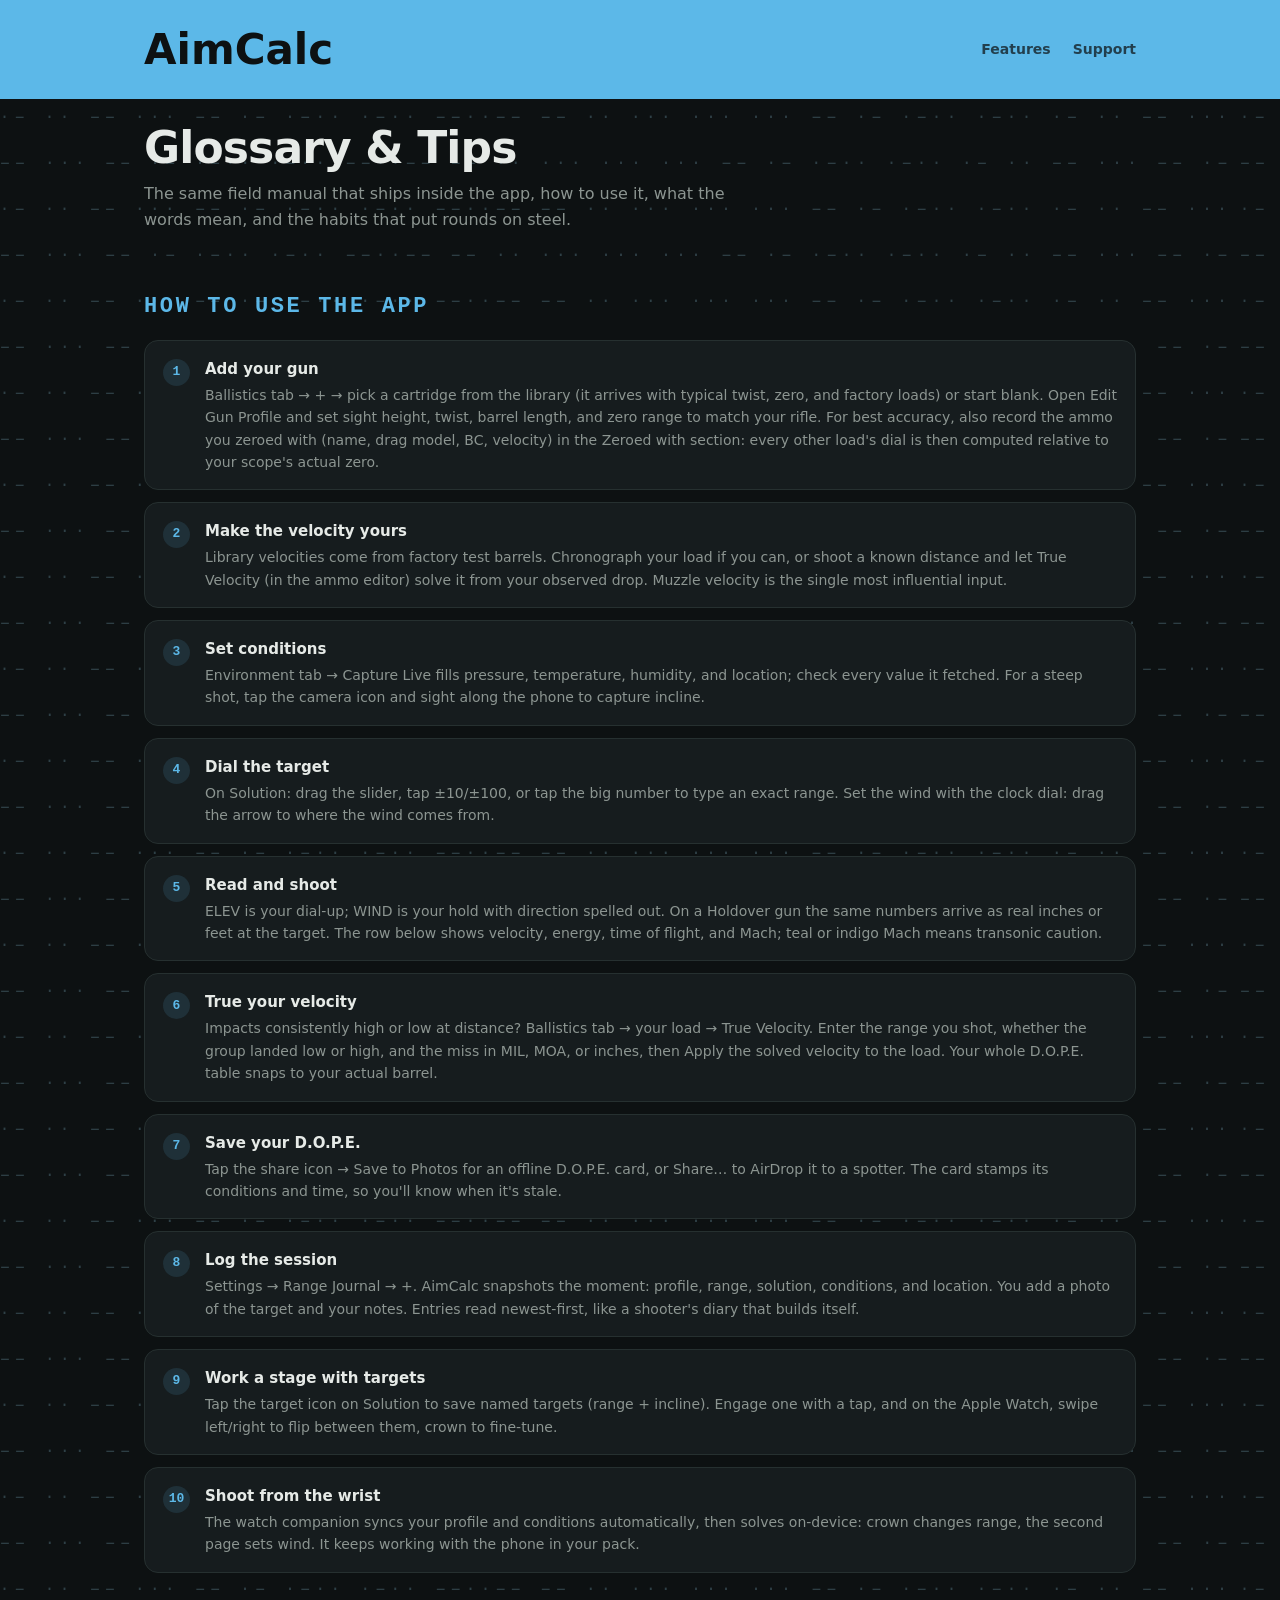
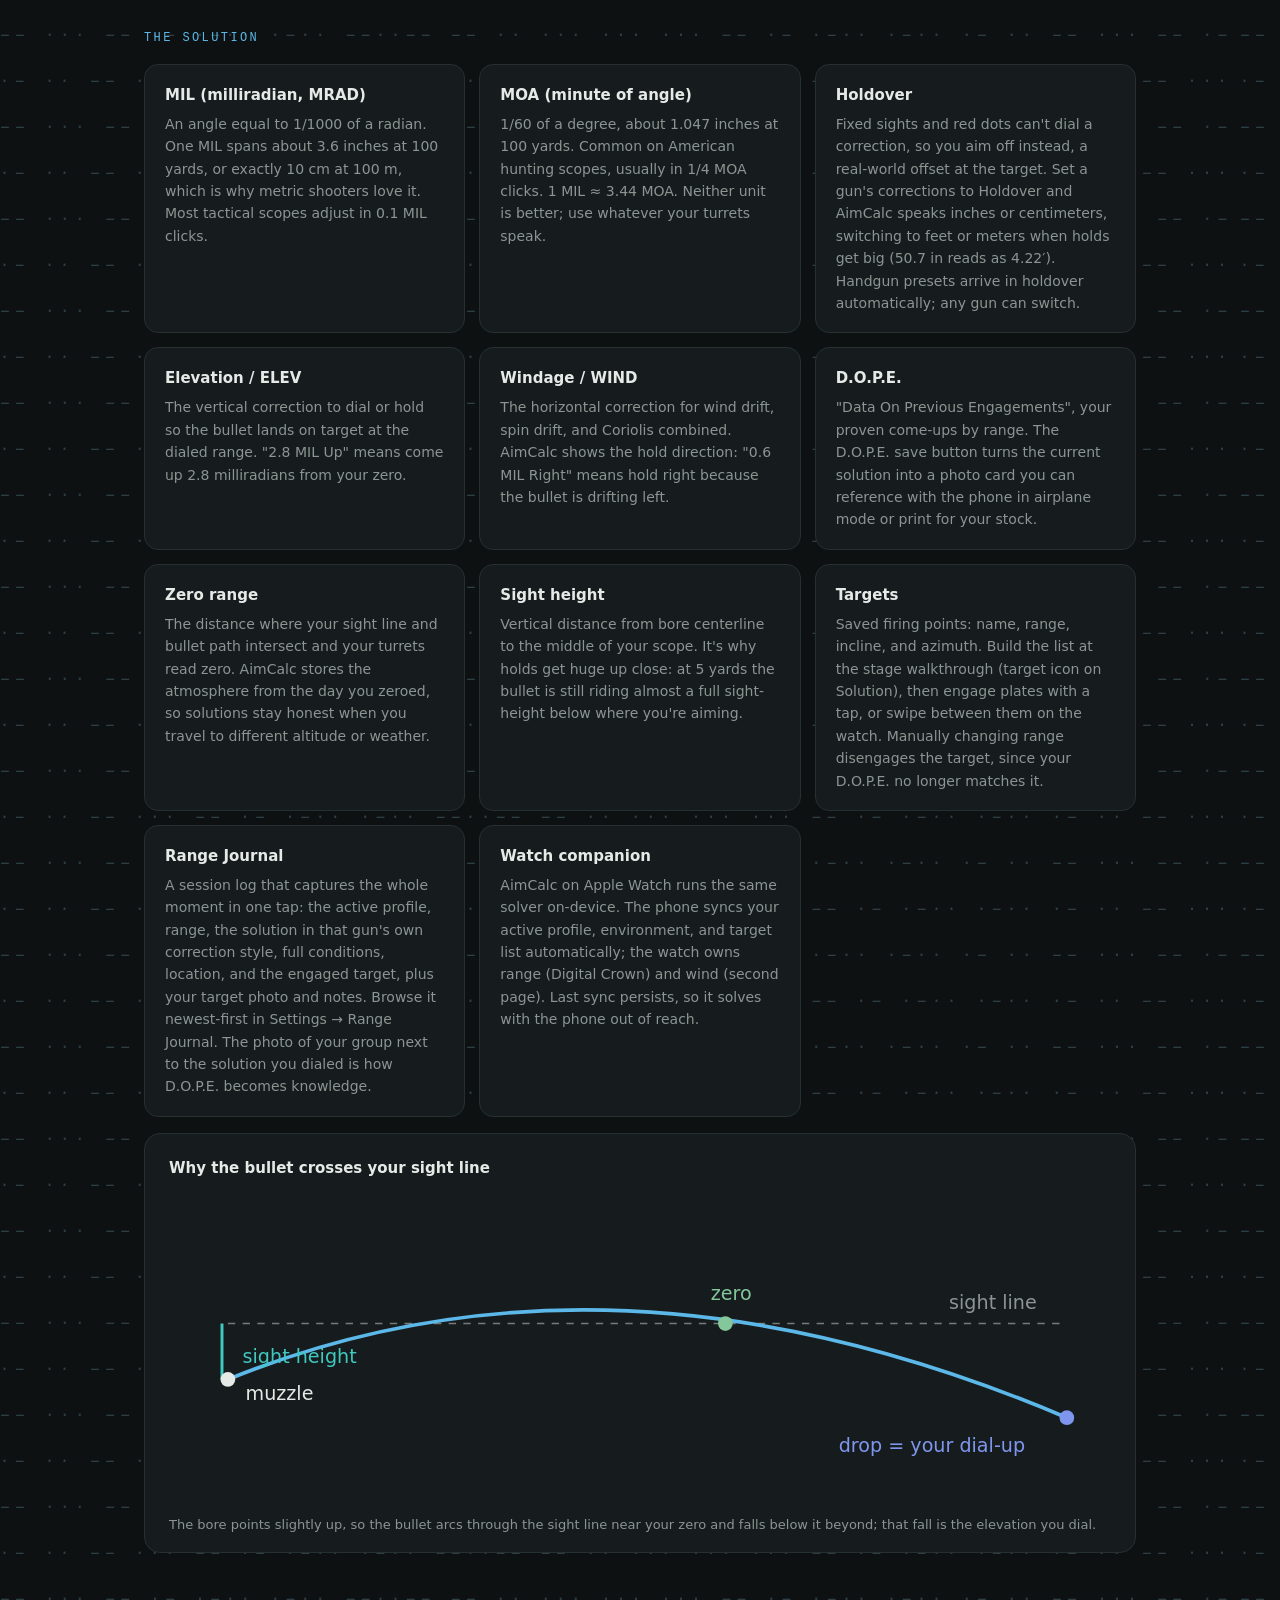
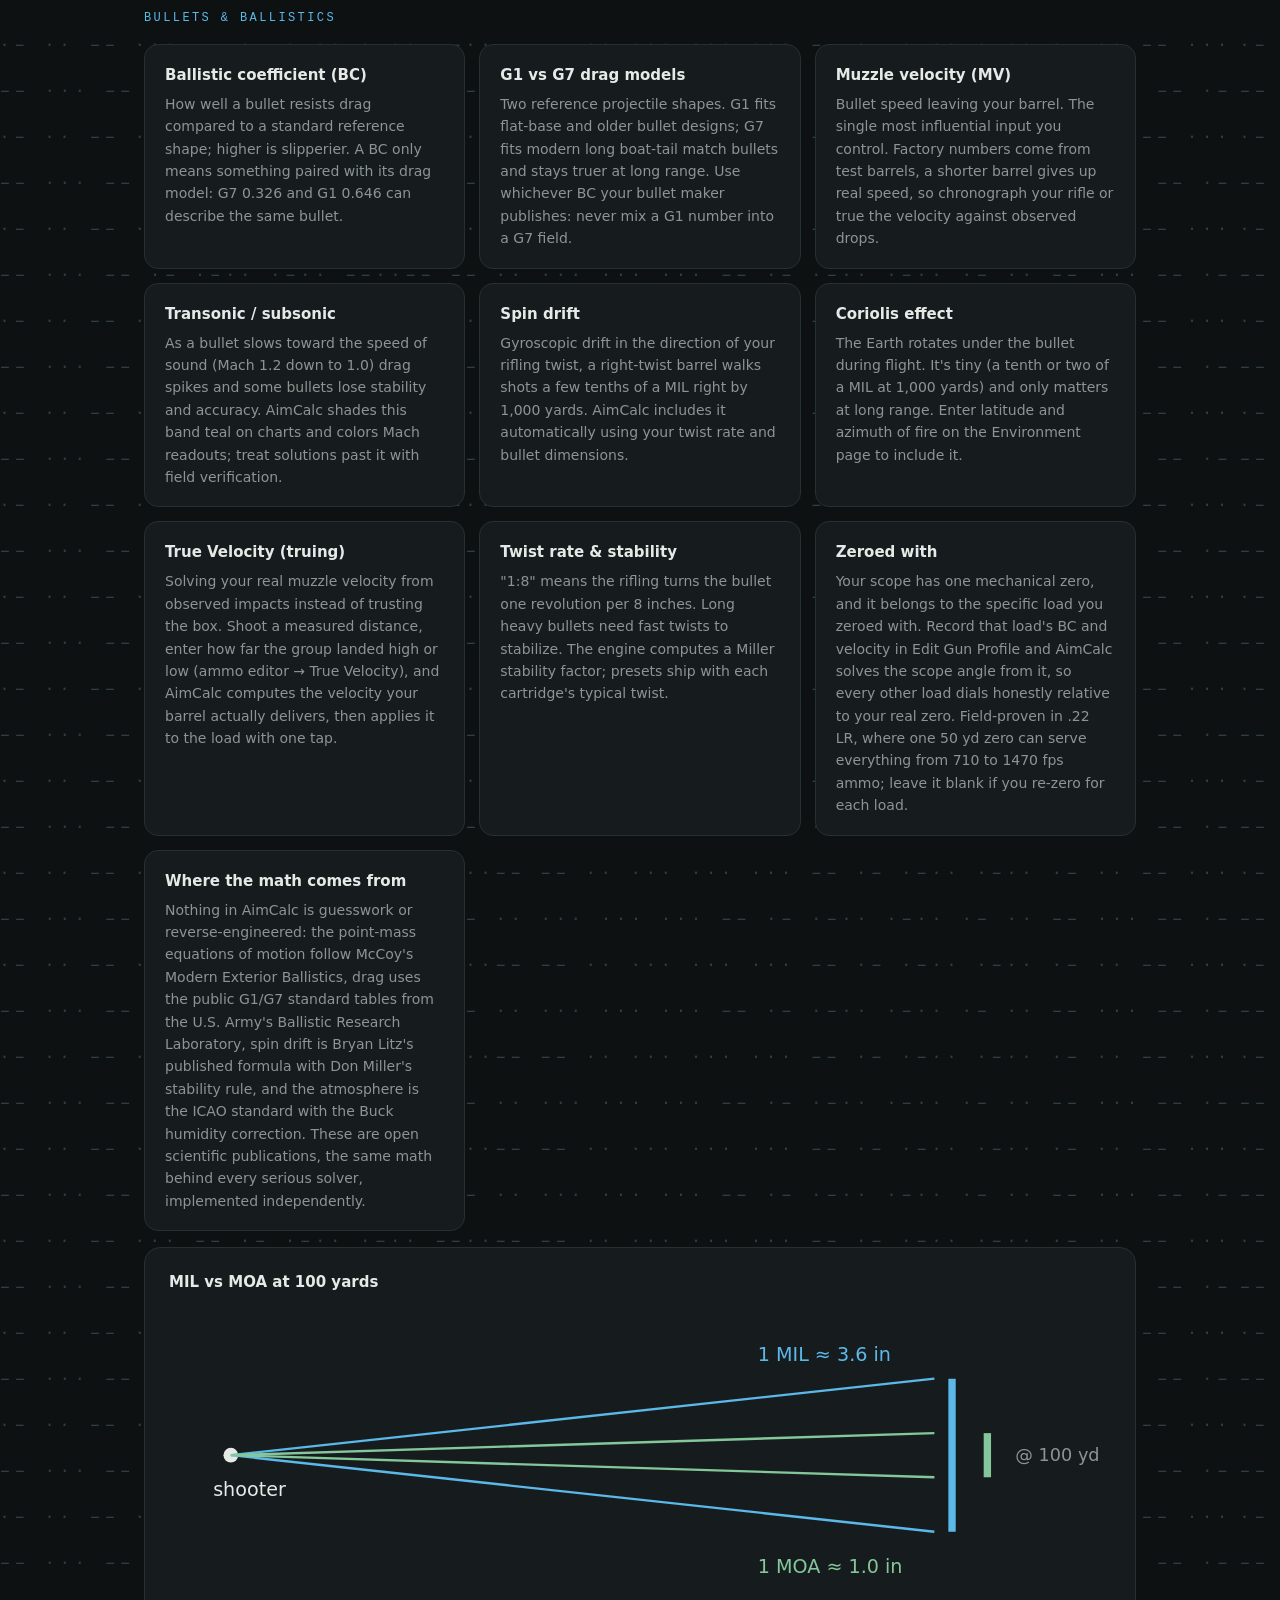
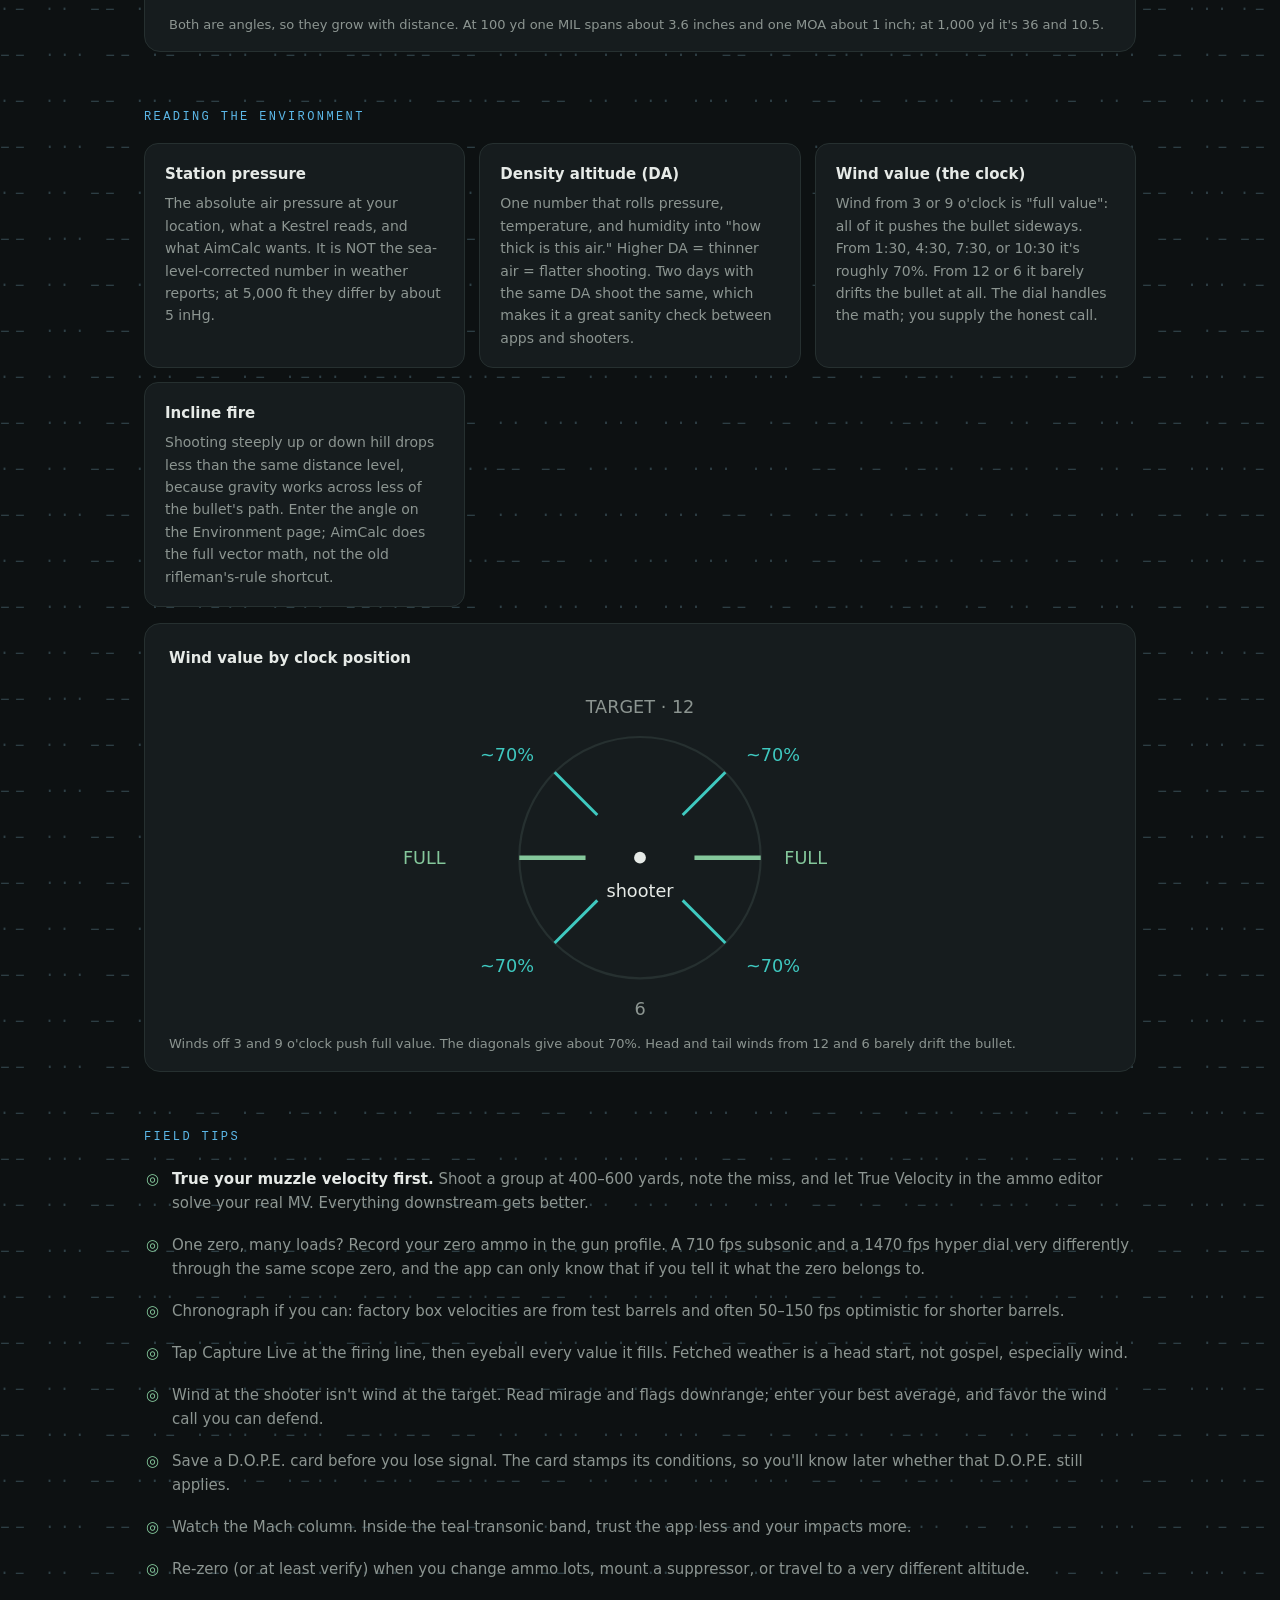
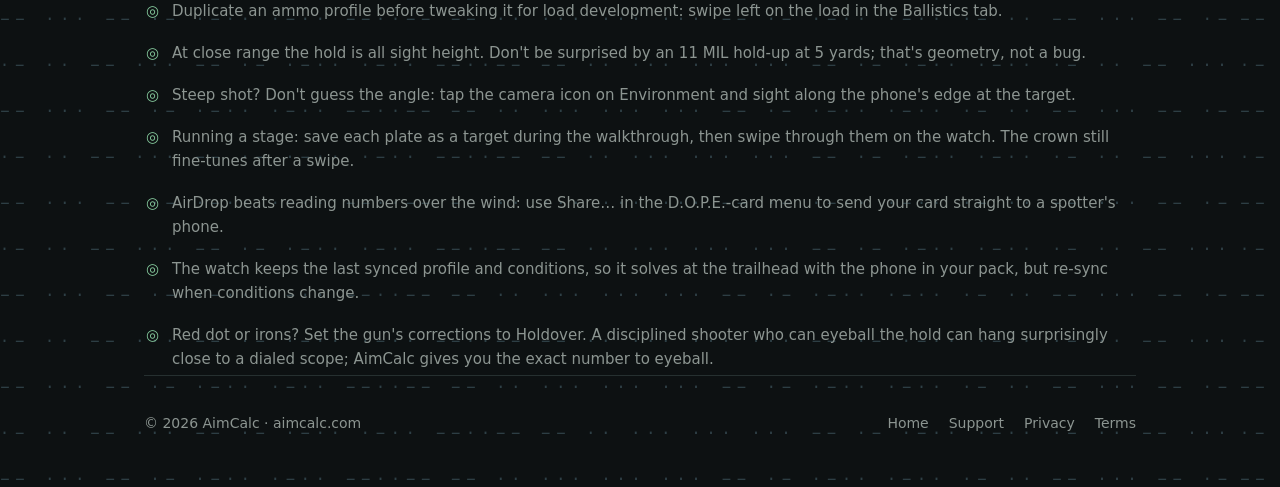
==== glossary.html @ 8a6b5e5c "Zeroed-with in glossary, how-to step 1, tips, and engine card Co-Authored-By: Claude Fable 5 <norepl" ====
<!DOCTYPE html>
<html lang="en">
<head>
<meta charset="utf-8">
<meta name="viewport" content="width=device-width, initial-scale=1">
<title>Glossary &amp; Tips - AimCalc</title>
<meta name="description" content="How to use AimCalc, a plain-language glossary of long-range shooting terms, and field tips, from MIL vs MOA to density altitude and wind value.">
<link rel="icon" href="favicon.png" type="image/png">
<link rel="apple-touch-icon" href="apple-touch-icon.png">
<link rel="stylesheet" href="styles.css">
</head>
<body>

<div class="topbar"><div class="wrap">
  <nav>
    <a class="brand" href="index.html">
      AimCalc
    </a>
    <div class="links">
      <a href="index.html#features">Features</a>
      <a href="support.html">Support</a>
    </div>
  </nav>
</div></div>

<div class="wrap gloss">

  <h1>Glossary &amp; Tips</h1>
  <p class="sub">The same field manual that ships inside the app, how to use it, what the words mean, and the habits that put rounds on steel.</p>

  <p class="eyebrow eyebrow-lg">HOW TO USE THE APP</p>
  <ol class="steps">
    <li><span class="num">1</span><div><b>Add your gun</b><p>Ballistics tab → + → pick a cartridge from the library (it arrives with typical twist, zero, and factory loads) or start blank. Open Edit Gun Profile and set sight height, twist, barrel length, and zero range to match your rifle. For best accuracy, also record the ammo you zeroed with (name, drag model, BC, velocity) in the Zeroed with section: every other load's dial is then computed relative to your scope's actual zero.</p></div></li>
    <li><span class="num">2</span><div><b>Make the velocity yours</b><p>Library velocities come from factory test barrels. Chronograph your load if you can, or shoot a known distance and let True Velocity (in the ammo editor) solve it from your observed drop. Muzzle velocity is the single most influential input.</p></div></li>
    <li><span class="num">3</span><div><b>Set conditions</b><p>Environment tab → Capture Live fills pressure, temperature, humidity, and location; check every value it fetched. For a steep shot, tap the camera icon and sight along the phone to capture incline.</p></div></li>
    <li><span class="num">4</span><div><b>Dial the target</b><p>On Solution: drag the slider, tap ±10/±100, or tap the big number to type an exact range. Set the wind with the clock dial: drag the arrow to where the wind comes from.</p></div></li>
    <li><span class="num">5</span><div><b>Read and shoot</b><p>ELEV is your dial-up; WIND is your hold with direction spelled out. On a Holdover gun the same numbers arrive as real inches or feet at the target. The row below shows velocity, energy, time of flight, and Mach; teal or indigo Mach means transonic caution.</p></div></li>
    <li><span class="num">6</span><div><b>True your velocity</b><p>Impacts consistently high or low at distance? Ballistics tab → your load → True Velocity. Enter the range you shot, whether the group landed low or high, and the miss in MIL, MOA, or inches, then Apply the solved velocity to the load. Your whole D.O.P.E. table snaps to your actual barrel.</p></div></li>
    <li><span class="num">7</span><div><b>Save your D.O.P.E.</b><p>Tap the share icon → Save to Photos for an offline D.O.P.E. card, or Share… to AirDrop it to a spotter. The card stamps its conditions and time, so you'll know when it's stale.</p></div></li>
    <li><span class="num">8</span><div><b>Log the session</b><p>Settings → Range Journal → +. AimCalc snapshots the moment: profile, range, solution, conditions, and location. You add a photo of the target and your notes. Entries read newest-first, like a shooter's diary that builds itself.</p></div></li>
    <li><span class="num">9</span><div><b>Work a stage with targets</b><p>Tap the target icon on Solution to save named targets (range + incline). Engage one with a tap, and on the Apple Watch, swipe left/right to flip between them, crown to fine-tune.</p></div></li>
    <li><span class="num">10</span><div><b>Shoot from the wrist</b><p>The watch companion syncs your profile and conditions automatically, then solves on-device: crown changes range, the second page sets wind. It keeps working with the phone in your pack.</p></div></li>
  </ol>

  <p class="eyebrow">THE SOLUTION</p>
  <div class="gloss-grid">
    <div class="term"><h3>MIL (milliradian, MRAD)</h3><p>An angle equal to 1/1000 of a radian. One MIL spans about 3.6 inches at 100 yards, or exactly 10 cm at 100 m, which is why metric shooters love it. Most tactical scopes adjust in 0.1 MIL clicks.</p></div>
    <div class="term"><h3>MOA (minute of angle)</h3><p>1/60 of a degree, about 1.047 inches at 100 yards. Common on American hunting scopes, usually in 1/4 MOA clicks. 1 MIL ≈ 3.44 MOA. Neither unit is better; use whatever your turrets speak.</p></div>
    <div class="term"><h3>Holdover</h3><p>Fixed sights and red dots can't dial a correction, so you aim off instead, a real-world offset at the target. Set a gun's corrections to Holdover and AimCalc speaks inches or centimeters, switching to feet or meters when holds get big (50.7 in reads as 4.22′). Handgun presets arrive in holdover automatically; any gun can switch.</p></div>
    <div class="term"><h3>Elevation / ELEV</h3><p>The vertical correction to dial or hold so the bullet lands on target at the dialed range. "2.8 MIL Up" means come up 2.8 milliradians from your zero.</p></div>
    <div class="term"><h3>Windage / WIND</h3><p>The horizontal correction for wind drift, spin drift, and Coriolis combined. AimCalc shows the hold direction: "0.6 MIL Right" means hold right because the bullet is drifting left.</p></div>
    <div class="term"><h3>D.O.P.E.</h3><p>"Data On Previous Engagements", your proven come-ups by range. The D.O.P.E. save button turns the current solution into a photo card you can reference with the phone in airplane mode or print for your stock.</p></div>
    <div class="term"><h3>Zero range</h3><p>The distance where your sight line and bullet path intersect and your turrets read zero. AimCalc stores the atmosphere from the day you zeroed, so solutions stay honest when you travel to different altitude or weather.</p></div>
    <div class="term"><h3>Sight height</h3><p>Vertical distance from bore centerline to the middle of your scope. It's why holds get huge up close: at 5 yards the bullet is still riding almost a full sight-height below where you're aiming.</p></div>
    <div class="term"><h3>Targets</h3><p>Saved firing points: name, range, incline, and azimuth. Build the list at the stage walkthrough (target icon on Solution), then engage plates with a tap, or swipe between them on the watch. Manually changing range disengages the target, since your D.O.P.E. no longer matches it.</p></div>
    <div class="term"><h3>Range Journal</h3><p>A session log that captures the whole moment in one tap: the active profile, range, the solution in that gun's own correction style, full conditions, location, and the engaged target, plus your target photo and notes. Browse it newest-first in Settings → Range Journal. The photo of your group next to the solution you dialed is how D.O.P.E. becomes knowledge.</p></div>
    <div class="term"><h3>Watch companion</h3><p>AimCalc on Apple Watch runs the same solver on-device. The phone syncs your active profile, environment, and target list automatically; the watch owns range (Digital Crown) and wind (second page). Last sync persists, so it solves with the phone out of reach.</p></div>
  </div>

  <figure class="diagram">
    <h3>Why the bullet crosses your sight line</h3>
    <svg viewBox="0 0 640 210" role="img" aria-label="Trajectory diagram">
      <line x1="40" y1="88" x2="610" y2="88" stroke="#8c9591" stroke-width="1" stroke-dasharray="5 5" opacity=".8"/>
      <path d="M 40 126 Q 300 20 610 152" fill="none" stroke="#5cb8e8" stroke-width="2.5"/>
      <line x1="36" y1="88" x2="36" y2="126" stroke="#3fc9c0" stroke-width="2"/>
      <circle cx="40" cy="126" r="5" fill="#e6eae7"/>
      <circle cx="378" cy="88" r="5" fill="#84c79b"/>
      <circle cx="610" cy="152" r="5" fill="#7e96ee"/>
      <text x="530" y="78" font-size="13" fill="#8c9591">sight line</text>
      <text x="50" y="115" font-size="13" fill="#3fc9c0">sight height</text>
      <text x="52" y="140" font-size="13" fill="#e6eae7">muzzle</text>
      <text x="368" y="72" font-size="13" fill="#84c79b">zero</text>
      <text x="455" y="175" font-size="13" fill="#7e96ee">drop = your dial-up</text>
    </svg>
    <figcaption>The bore points slightly up, so the bullet arcs through the sight line near your zero and falls below it beyond; that fall is the elevation you dial.</figcaption>
  </figure>

  <p class="eyebrow">BULLETS &amp; BALLISTICS</p>
  <div class="gloss-grid">
    <div class="term"><h3>Ballistic coefficient (BC)</h3><p>How well a bullet resists drag compared to a standard reference shape; higher is slipperier. A BC only means something paired with its drag model: G7 0.326 and G1 0.646 can describe the same bullet.</p></div>
    <div class="term"><h3>G1 vs G7 drag models</h3><p>Two reference projectile shapes. G1 fits flat-base and older bullet designs; G7 fits modern long boat-tail match bullets and stays truer at long range. Use whichever BC your bullet maker publishes: never mix a G1 number into a G7 field.</p></div>
    <div class="term"><h3>Muzzle velocity (MV)</h3><p>Bullet speed leaving your barrel. The single most influential input you control. Factory numbers come from test barrels, a shorter barrel gives up real speed, so chronograph your rifle or true the velocity against observed drops.</p></div>
    <div class="term"><h3>Transonic / subsonic</h3><p>As a bullet slows toward the speed of sound (Mach 1.2 down to 1.0) drag spikes and some bullets lose stability and accuracy. AimCalc shades this band teal on charts and colors Mach readouts; treat solutions past it with field verification.</p></div>
    <div class="term"><h3>Spin drift</h3><p>Gyroscopic drift in the direction of your rifling twist, a right-twist barrel walks shots a few tenths of a MIL right by 1,000 yards. AimCalc includes it automatically using your twist rate and bullet dimensions.</p></div>
    <div class="term"><h3>Coriolis effect</h3><p>The Earth rotates under the bullet during flight. It's tiny (a tenth or two of a MIL at 1,000 yards) and only matters at long range. Enter latitude and azimuth of fire on the Environment page to include it.</p></div>
    <div class="term"><h3>True Velocity (truing)</h3><p>Solving your real muzzle velocity from observed impacts instead of trusting the box. Shoot a measured distance, enter how far the group landed high or low (ammo editor → True Velocity), and AimCalc computes the velocity your barrel actually delivers, then applies it to the load with one tap.</p></div>
    <div class="term"><h3>Twist rate &amp; stability</h3><p>"1:8" means the rifling turns the bullet one revolution per 8 inches. Long heavy bullets need fast twists to stabilize. The engine computes a Miller stability factor; presets ship with each cartridge's typical twist.</p></div>
    <div class="term"><h3>Zeroed with</h3><p>Your scope has one mechanical zero, and it belongs to the specific load you zeroed with. Record that load's BC and velocity in Edit Gun Profile and AimCalc solves the scope angle from it, so every other load dials honestly relative to your real zero. Field-proven in .22 LR, where one 50 yd zero can serve everything from 710 to 1470 fps ammo; leave it blank if you re-zero for each load.</p></div>
    <div class="term"><h3>Where the math comes from</h3><p>Nothing in AimCalc is guesswork or reverse-engineered: the point-mass equations of motion follow McCoy's Modern Exterior Ballistics, drag uses the public G1/G7 standard tables from the U.S. Army's Ballistic Research Laboratory, spin drift is Bryan Litz's published formula with Don Miller's stability rule, and the atmosphere is the ICAO standard with the Buck humidity correction. These are open scientific publications, the same math behind every serious solver, implemented independently.</p></div>
  </div>

  <figure class="diagram">
    <h3>MIL vs MOA at 100 yards</h3>
    <svg viewBox="0 0 640 200" role="img" aria-label="MIL versus MOA angular size diagram">
      <circle cx="42" cy="100" r="5" fill="#e6eae7"/>
      <text x="30" y="128" font-size="13" fill="#e6eae7">shooter</text>
      <line x1="42" y1="100" x2="520" y2="48" stroke="#5cb8e8" stroke-width="1.6"/>
      <line x1="42" y1="100" x2="520" y2="152" stroke="#5cb8e8" stroke-width="1.6"/>
      <line x1="42" y1="100" x2="520" y2="85" stroke="#84c79b" stroke-width="1.6"/>
      <line x1="42" y1="100" x2="520" y2="115" stroke="#84c79b" stroke-width="1.6"/>
      <line x1="532" y1="48" x2="532" y2="152" stroke="#5cb8e8" stroke-width="5"/>
      <line x1="556" y1="85" x2="556" y2="115" stroke="#84c79b" stroke-width="5"/>
      <text x="400" y="36" font-size="13" fill="#5cb8e8">1 MIL ≈ 3.6 in</text>
      <text x="400" y="180" font-size="13" fill="#84c79b">1 MOA ≈ 1.0 in</text>
      <text x="575" y="104" font-size="12" fill="#8c9591">@ 100 yd</text>
    </svg>
    <figcaption>Both are angles, so they grow with distance. At 100 yd one MIL spans about 3.6 inches and one MOA about 1 inch; at 1,000 yd it's 36 and 10.5.</figcaption>
  </figure>

  <p class="eyebrow">READING THE ENVIRONMENT</p>
  <div class="gloss-grid">
    <div class="term"><h3>Station pressure</h3><p>The absolute air pressure at your location, what a Kestrel reads, and what AimCalc wants. It is NOT the sea-level-corrected number in weather reports; at 5,000 ft they differ by about 5 inHg.</p></div>
    <div class="term"><h3>Density altitude (DA)</h3><p>One number that rolls pressure, temperature, and humidity into "how thick is this air." Higher DA = thinner air = flatter shooting. Two days with the same DA shoot the same, which makes it a great sanity check between apps and shooters.</p></div>
    <div class="term"><h3>Wind value (the clock)</h3><p>Wind from 3 or 9 o'clock is "full value": all of it pushes the bullet sideways. From 1:30, 4:30, 7:30, or 10:30 it's roughly 70%. From 12 or 6 it barely drifts the bullet at all. The dial handles the math; you supply the honest call.</p></div>
    <div class="term"><h3>Incline fire</h3><p>Shooting steeply up or down hill drops less than the same distance level, because gravity works across less of the bullet's path. Enter the angle on the Environment page; AimCalc does the full vector math, not the old rifleman's-rule shortcut.</p></div>
  </div>

  <figure class="diagram">
    <h3>Wind value by clock position</h3>
    <svg viewBox="0 0 640 230" role="img" aria-label="Wind clock diagram">
      <circle cx="320" cy="118" r="82" fill="none" stroke="#263030" stroke-width="1.5"/>
      <text x="320" y="20" font-size="12" fill="#8c9591" text-anchor="middle">TARGET · 12</text>
      <text x="320" y="225" font-size="12" fill="#8c9591" text-anchor="middle">6</text>
      <line x1="402" y1="118" x2="357" y2="118" stroke="#84c79b" stroke-width="3"/>
      <line x1="238" y1="118" x2="283" y2="118" stroke="#84c79b" stroke-width="3"/>
      <text x="418" y="122" font-size="12" fill="#84c79b">FULL</text>
      <text x="188" y="122" font-size="12" fill="#84c79b" text-anchor="end">FULL</text>
      <line x1="378" y1="60" x2="349" y2="89" stroke="#3fc9c0" stroke-width="2"/>
      <line x1="262" y1="60" x2="291" y2="89" stroke="#3fc9c0" stroke-width="2"/>
      <line x1="378" y1="176" x2="349" y2="147" stroke="#3fc9c0" stroke-width="2"/>
      <line x1="262" y1="176" x2="291" y2="147" stroke="#3fc9c0" stroke-width="2"/>
      <text x="392" y="52" font-size="12" fill="#3fc9c0">~70%</text>
      <text x="248" y="52" font-size="12" fill="#3fc9c0" text-anchor="end">~70%</text>
      <text x="392" y="196" font-size="12" fill="#3fc9c0">~70%</text>
      <text x="248" y="196" font-size="12" fill="#3fc9c0" text-anchor="end">~70%</text>
      <circle cx="320" cy="118" r="4" fill="#e6eae7"/>
      <text x="320" y="145" font-size="12" fill="#e6eae7" text-anchor="middle">shooter</text>
    </svg>
    <figcaption>Winds off 3 and 9 o'clock push full value. The diagonals give about 70%. Head and tail winds from 12 and 6 barely drift the bullet.</figcaption>
  </figure>

  <p class="eyebrow">FIELD TIPS</p>
  <ul class="tips-list">
    <li><b>True your muzzle velocity first.</b> Shoot a group at 400–600 yards, note the miss, and let True Velocity in the ammo editor solve your real MV. Everything downstream gets better.</li>
    <li>One zero, many loads? Record your zero ammo in the gun profile. A 710 fps subsonic and a 1470 fps hyper dial very differently through the same scope zero, and the app can only know that if you tell it what the zero belongs to.</li>
    <li>Chronograph if you can: factory box velocities are from test barrels and often 50–150 fps optimistic for shorter barrels.</li>
    <li>Tap Capture Live at the firing line, then eyeball every value it fills. Fetched weather is a head start, not gospel, especially wind.</li>
    <li>Wind at the shooter isn't wind at the target. Read mirage and flags downrange; enter your best average, and favor the wind call you can defend.</li>
    <li>Save a D.O.P.E. card before you lose signal. The card stamps its conditions, so you'll know later whether that D.O.P.E. still applies.</li>
    <li>Watch the Mach column. Inside the teal transonic band, trust the app less and your impacts more.</li>
    <li>Re-zero (or at least verify) when you change ammo lots, mount a suppressor, or travel to a very different altitude.</li>
    <li>Duplicate an ammo profile before tweaking it for load development: swipe left on the load in the Ballistics tab.</li>
    <li>At close range the hold is all sight height. Don't be surprised by an 11 MIL hold-up at 5 yards; that's geometry, not a bug.</li>
    <li>Steep shot? Don't guess the angle: tap the camera icon on Environment and sight along the phone's edge at the target.</li>
    <li>Running a stage: save each plate as a target during the walkthrough, then swipe through them on the watch. The crown still fine-tunes after a swipe.</li>
    <li>AirDrop beats reading numbers over the wind: use Share… in the D.O.P.E.-card menu to send your card straight to a spotter's phone.</li>
    <li>The watch keeps the last synced profile and conditions, so it solves at the trailhead with the phone in your pack, but re-sync when conditions change.</li>
    <li>Red dot or irons? Set the gun's corrections to Holdover. A disciplined shooter who can eyeball the hold can hang surprisingly close to a dialed scope; AimCalc gives you the exact number to eyeball.</li>
  </ul>

  <footer>
    <span>© 2026 AimCalc · aimcalc.com</span>
    <div class="links">
      <a href="index.html">Home</a>
      <a href="support.html">Support</a>
      <a href="privacy.html">Privacy</a>
      <a href="terms.html">Terms</a>
    </div>
  </footer>
</div>

</body>
</html>
---- styles.css ----
/* AimCalc - aimcalc.com. Dark-first by design, like the app. */
:root {
  --ground: #0d1112;
  --panel: #161c1e;
  --panel-2: #1b2224;
  --line: #263030;
  --ink: #e6eae7;
  --dim: #8c9591;
  --blue: #5cb8e8;
  --green: #84c79b;
  --teal: #3fc9c0;
  --indigo: #7e96ee;
  --card-face: #f3f1ec;
  --card-red: #c93640;
  --mono: ui-monospace, "SF Mono", SFMono-Regular, Menlo, Consolas, monospace;
  --sans: -apple-system, BlinkMacSystemFont, "Segoe UI", system-ui, sans-serif;
}

* { box-sizing: border-box; margin: 0; padding: 0; }

html { -webkit-text-size-adjust: 100%; }

body {
  overflow-x: clip;
  background-color: var(--ground);
  background-image: url("data:image/svg+xml,%3Csvg%20xmlns%3D%22http%3A%2F%2Fwww.w3.org%2F2000%2Fsvg%22%20width%3D%221240%22%20height%3D%22276%22%3E%3Ctext%20x%3D%220%22%20y%3D%2230%22%20font-family%3D%22Menlo%2CConsolas%2Cmonospace%22%20font-size%3D%2215%22%20letter-spacing%3D%226%22%20fill%3D%22%232e4046%22%3E%C2%B7%E2%88%92%20%C2%B7%C2%B7%20%E2%88%92%E2%88%92%20%C2%B7%C2%B7%C2%B7%20%E2%88%92%E2%88%92%20%C2%B7%E2%88%92%20%C2%B7%E2%88%92%C2%B7%C2%B7%20%C2%B7%E2%88%92%C2%B7%C2%B7%20%E2%88%92%E2%88%92%C2%B7%C2%B7%E2%88%92%E2%88%92%20%E2%88%92%E2%88%92%20%C2%B7%C2%B7%20%C2%B7%C2%B7%C2%B7%20%C2%B7%C2%B7%C2%B7%20%C2%B7%C2%B7%C2%B7%20%E2%88%92%E2%88%92%20%C2%B7%E2%88%92%20%C2%B7%E2%88%92%C2%B7%C2%B7%20%C2%B7%E2%88%92%C2%B7%C2%B7%20%C2%B7%E2%88%92%20%C2%B7%C2%B7%20%E2%88%92%E2%88%92%20%C2%B7%C2%B7%C2%B7%20%E2%88%92%E2%88%92%20%C2%B7%E2%88%92%20%C2%B7%E2%88%92%C2%B7%C2%B7%20%C2%B7%E2%88%92%C2%B7%C2%B7%20%E2%88%92%E2%88%92%C2%B7%C2%B7%E2%88%92%E2%88%92%20%E2%88%92%E2%88%92%20%C2%B7%C2%B7%20%C2%B7%C2%B7%C2%B7%20%C2%B7%C2%B7%C2%B7%20%C2%B7%C2%B7%C2%B7%20%E2%88%92%E2%88%92%20%C2%B7%E2%88%92%20%C2%B7%E2%88%92%C2%B7%C2%B7%20%C2%B7%E2%88%92%C2%B7%C2%B7%20%C2%B7%E2%88%92%20%C2%B7%C2%B7%20%E2%88%92%E2%88%92%20%C2%B7%C2%B7%C2%B7%20%E2%88%92%E2%88%92%20%C2%B7%E2%88%92%20%C2%B7%E2%88%92%C2%B7%C2%B7%20%C2%B7%E2%88%92%C2%B7%C2%B7%20%E2%88%92%E2%88%92%C2%B7%C2%B7%E2%88%92%E2%88%92%20%E2%88%92%E2%88%92%20%C2%B7%C2%B7%20%C2%B7%C2%B7%C2%B7%20%C2%B7%C2%B7%C2%B7%20%C2%B7%C2%B7%C2%B7%20%E2%88%92%E2%88%92%20%C2%B7%E2%88%92%20%C2%B7%E2%88%92%C2%B7%C2%B7%20%C2%B7%E2%88%92%C2%B7%C2%B7%20%C2%B7%E2%88%92%20%C2%B7%C2%B7%20%E2%88%92%E2%88%92%20%C2%B7%C2%B7%C2%B7%20%E2%88%92%E2%88%92%20%C2%B7%E2%88%92%20%C2%B7%E2%88%92%C2%B7%C2%B7%20%C2%B7%E2%88%92%C2%B7%C2%B7%20%E2%88%92%E2%88%92%C2%B7%C2%B7%E2%88%92%E2%88%92%20%E2%88%92%E2%88%92%20%C2%B7%C2%B7%20%C2%B7%C2%B7%C2%B7%20%C2%B7%C2%B7%C2%B7%20%C2%B7%C2%B7%C2%B7%20%E2%88%92%E2%88%92%20%C2%B7%E2%88%92%20%C2%B7%E2%88%92%C2%B7%C2%B7%20%C2%B7%E2%88%92%C2%B7%C2%B7%20%3C%2Ftext%3E%3Ctext%20x%3D%22-90%22%20y%3D%2276%22%20font-family%3D%22Menlo%2CConsolas%2Cmonospace%22%20font-size%3D%2215%22%20letter-spacing%3D%226%22%20fill%3D%22%232e4046%22%3E%C2%B7%E2%88%92%20%C2%B7%C2%B7%20%E2%88%92%E2%88%92%20%C2%B7%C2%B7%C2%B7%20%E2%88%92%E2%88%92%20%C2%B7%E2%88%92%20%C2%B7%E2%88%92%C2%B7%C2%B7%20%C2%B7%E2%88%92%C2%B7%C2%B7%20%E2%88%92%E2%88%92%C2%B7%C2%B7%E2%88%92%E2%88%92%20%E2%88%92%E2%88%92%20%C2%B7%C2%B7%20%C2%B7%C2%B7%C2%B7%20%C2%B7%C2%B7%C2%B7%20%C2%B7%C2%B7%C2%B7%20%E2%88%92%E2%88%92%20%C2%B7%E2%88%92%20%C2%B7%E2%88%92%C2%B7%C2%B7%20%C2%B7%E2%88%92%C2%B7%C2%B7%20%C2%B7%E2%88%92%20%C2%B7%C2%B7%20%E2%88%92%E2%88%92%20%C2%B7%C2%B7%C2%B7%20%E2%88%92%E2%88%92%20%C2%B7%E2%88%92%20%C2%B7%E2%88%92%C2%B7%C2%B7%20%C2%B7%E2%88%92%C2%B7%C2%B7%20%E2%88%92%E2%88%92%C2%B7%C2%B7%E2%88%92%E2%88%92%20%E2%88%92%E2%88%92%20%C2%B7%C2%B7%20%C2%B7%C2%B7%C2%B7%20%C2%B7%C2%B7%C2%B7%20%C2%B7%C2%B7%C2%B7%20%E2%88%92%E2%88%92%20%C2%B7%E2%88%92%20%C2%B7%E2%88%92%C2%B7%C2%B7%20%C2%B7%E2%88%92%C2%B7%C2%B7%20%C2%B7%E2%88%92%20%C2%B7%C2%B7%20%E2%88%92%E2%88%92%20%C2%B7%C2%B7%C2%B7%20%E2%88%92%E2%88%92%20%C2%B7%E2%88%92%20%C2%B7%E2%88%92%C2%B7%C2%B7%20%C2%B7%E2%88%92%C2%B7%C2%B7%20%E2%88%92%E2%88%92%C2%B7%C2%B7%E2%88%92%E2%88%92%20%E2%88%92%E2%88%92%20%C2%B7%C2%B7%20%C2%B7%C2%B7%C2%B7%20%C2%B7%C2%B7%C2%B7%20%C2%B7%C2%B7%C2%B7%20%E2%88%92%E2%88%92%20%C2%B7%E2%88%92%20%C2%B7%E2%88%92%C2%B7%C2%B7%20%C2%B7%E2%88%92%C2%B7%C2%B7%20%C2%B7%E2%88%92%20%C2%B7%C2%B7%20%E2%88%92%E2%88%92%20%C2%B7%C2%B7%C2%B7%20%E2%88%92%E2%88%92%20%C2%B7%E2%88%92%20%C2%B7%E2%88%92%C2%B7%C2%B7%20%C2%B7%E2%88%92%C2%B7%C2%B7%20%E2%88%92%E2%88%92%C2%B7%C2%B7%E2%88%92%E2%88%92%20%E2%88%92%E2%88%92%20%C2%B7%C2%B7%20%C2%B7%C2%B7%C2%B7%20%C2%B7%C2%B7%C2%B7%20%C2%B7%C2%B7%C2%B7%20%E2%88%92%E2%88%92%20%C2%B7%E2%88%92%20%C2%B7%E2%88%92%C2%B7%C2%B7%20%C2%B7%E2%88%92%C2%B7%C2%B7%20%3C%2Ftext%3E%3Ctext%20x%3D%220%22%20y%3D%22122%22%20font-family%3D%22Menlo%2CConsolas%2Cmonospace%22%20font-size%3D%2215%22%20letter-spacing%3D%226%22%20fill%3D%22%232e4046%22%3E%C2%B7%E2%88%92%20%C2%B7%C2%B7%20%E2%88%92%E2%88%92%20%C2%B7%C2%B7%C2%B7%20%E2%88%92%E2%88%92%20%C2%B7%E2%88%92%20%C2%B7%E2%88%92%C2%B7%C2%B7%20%C2%B7%E2%88%92%C2%B7%C2%B7%20%E2%88%92%E2%88%92%C2%B7%C2%B7%E2%88%92%E2%88%92%20%E2%88%92%E2%88%92%20%C2%B7%C2%B7%20%C2%B7%C2%B7%C2%B7%20%C2%B7%C2%B7%C2%B7%20%C2%B7%C2%B7%C2%B7%20%E2%88%92%E2%88%92%20%C2%B7%E2%88%92%20%C2%B7%E2%88%92%C2%B7%C2%B7%20%C2%B7%E2%88%92%C2%B7%C2%B7%20%C2%B7%E2%88%92%20%C2%B7%C2%B7%20%E2%88%92%E2%88%92%20%C2%B7%C2%B7%C2%B7%20%E2%88%92%E2%88%92%20%C2%B7%E2%88%92%20%C2%B7%E2%88%92%C2%B7%C2%B7%20%C2%B7%E2%88%92%C2%B7%C2%B7%20%E2%88%92%E2%88%92%C2%B7%C2%B7%E2%88%92%E2%88%92%20%E2%88%92%E2%88%92%20%C2%B7%C2%B7%20%C2%B7%C2%B7%C2%B7%20%C2%B7%C2%B7%C2%B7%20%C2%B7%C2%B7%C2%B7%20%E2%88%92%E2%88%92%20%C2%B7%E2%88%92%20%C2%B7%E2%88%92%C2%B7%C2%B7%20%C2%B7%E2%88%92%C2%B7%C2%B7%20%C2%B7%E2%88%92%20%C2%B7%C2%B7%20%E2%88%92%E2%88%92%20%C2%B7%C2%B7%C2%B7%20%E2%88%92%E2%88%92%20%C2%B7%E2%88%92%20%C2%B7%E2%88%92%C2%B7%C2%B7%20%C2%B7%E2%88%92%C2%B7%C2%B7%20%E2%88%92%E2%88%92%C2%B7%C2%B7%E2%88%92%E2%88%92%20%E2%88%92%E2%88%92%20%C2%B7%C2%B7%20%C2%B7%C2%B7%C2%B7%20%C2%B7%C2%B7%C2%B7%20%C2%B7%C2%B7%C2%B7%20%E2%88%92%E2%88%92%20%C2%B7%E2%88%92%20%C2%B7%E2%88%92%C2%B7%C2%B7%20%C2%B7%E2%88%92%C2%B7%C2%B7%20%C2%B7%E2%88%92%20%C2%B7%C2%B7%20%E2%88%92%E2%88%92%20%C2%B7%C2%B7%C2%B7%20%E2%88%92%E2%88%92%20%C2%B7%E2%88%92%20%C2%B7%E2%88%92%C2%B7%C2%B7%20%C2%B7%E2%88%92%C2%B7%C2%B7%20%E2%88%92%E2%88%92%C2%B7%C2%B7%E2%88%92%E2%88%92%20%E2%88%92%E2%88%92%20%C2%B7%C2%B7%20%C2%B7%C2%B7%C2%B7%20%C2%B7%C2%B7%C2%B7%20%C2%B7%C2%B7%C2%B7%20%E2%88%92%E2%88%92%20%C2%B7%E2%88%92%20%C2%B7%E2%88%92%C2%B7%C2%B7%20%C2%B7%E2%88%92%C2%B7%C2%B7%20%3C%2Ftext%3E%3Ctext%20x%3D%22-90%22%20y%3D%22168%22%20font-family%3D%22Menlo%2CConsolas%2Cmonospace%22%20font-size%3D%2215%22%20letter-spacing%3D%226%22%20fill%3D%22%232e4046%22%3E%C2%B7%E2%88%92%20%C2%B7%C2%B7%20%E2%88%92%E2%88%92%20%C2%B7%C2%B7%C2%B7%20%E2%88%92%E2%88%92%20%C2%B7%E2%88%92%20%C2%B7%E2%88%92%C2%B7%C2%B7%20%C2%B7%E2%88%92%C2%B7%C2%B7%20%E2%88%92%E2%88%92%C2%B7%C2%B7%E2%88%92%E2%88%92%20%E2%88%92%E2%88%92%20%C2%B7%C2%B7%20%C2%B7%C2%B7%C2%B7%20%C2%B7%C2%B7%C2%B7%20%C2%B7%C2%B7%C2%B7%20%E2%88%92%E2%88%92%20%C2%B7%E2%88%92%20%C2%B7%E2%88%92%C2%B7%C2%B7%20%C2%B7%E2%88%92%C2%B7%C2%B7%20%C2%B7%E2%88%92%20%C2%B7%C2%B7%20%E2%88%92%E2%88%92%20%C2%B7%C2%B7%C2%B7%20%E2%88%92%E2%88%92%20%C2%B7%E2%88%92%20%C2%B7%E2%88%92%C2%B7%C2%B7%20%C2%B7%E2%88%92%C2%B7%C2%B7%20%E2%88%92%E2%88%92%C2%B7%C2%B7%E2%88%92%E2%88%92%20%E2%88%92%E2%88%92%20%C2%B7%C2%B7%20%C2%B7%C2%B7%C2%B7%20%C2%B7%C2%B7%C2%B7%20%C2%B7%C2%B7%C2%B7%20%E2%88%92%E2%88%92%20%C2%B7%E2%88%92%20%C2%B7%E2%88%92%C2%B7%C2%B7%20%C2%B7%E2%88%92%C2%B7%C2%B7%20%C2%B7%E2%88%92%20%C2%B7%C2%B7%20%E2%88%92%E2%88%92%20%C2%B7%C2%B7%C2%B7%20%E2%88%92%E2%88%92%20%C2%B7%E2%88%92%20%C2%B7%E2%88%92%C2%B7%C2%B7%20%C2%B7%E2%88%92%C2%B7%C2%B7%20%E2%88%92%E2%88%92%C2%B7%C2%B7%E2%88%92%E2%88%92%20%E2%88%92%E2%88%92%20%C2%B7%C2%B7%20%C2%B7%C2%B7%C2%B7%20%C2%B7%C2%B7%C2%B7%20%C2%B7%C2%B7%C2%B7%20%E2%88%92%E2%88%92%20%C2%B7%E2%88%92%20%C2%B7%E2%88%92%C2%B7%C2%B7%20%C2%B7%E2%88%92%C2%B7%C2%B7%20%C2%B7%E2%88%92%20%C2%B7%C2%B7%20%E2%88%92%E2%88%92%20%C2%B7%C2%B7%C2%B7%20%E2%88%92%E2%88%92%20%C2%B7%E2%88%92%20%C2%B7%E2%88%92%C2%B7%C2%B7%20%C2%B7%E2%88%92%C2%B7%C2%B7%20%E2%88%92%E2%88%92%C2%B7%C2%B7%E2%88%92%E2%88%92%20%E2%88%92%E2%88%92%20%C2%B7%C2%B7%20%C2%B7%C2%B7%C2%B7%20%C2%B7%C2%B7%C2%B7%20%C2%B7%C2%B7%C2%B7%20%E2%88%92%E2%88%92%20%C2%B7%E2%88%92%20%C2%B7%E2%88%92%C2%B7%C2%B7%20%C2%B7%E2%88%92%C2%B7%C2%B7%20%3C%2Ftext%3E%3Ctext%20x%3D%220%22%20y%3D%22214%22%20font-family%3D%22Menlo%2CConsolas%2Cmonospace%22%20font-size%3D%2215%22%20letter-spacing%3D%226%22%20fill%3D%22%232e4046%22%3E%C2%B7%E2%88%92%20%C2%B7%C2%B7%20%E2%88%92%E2%88%92%20%C2%B7%C2%B7%C2%B7%20%E2%88%92%E2%88%92%20%C2%B7%E2%88%92%20%C2%B7%E2%88%92%C2%B7%C2%B7%20%C2%B7%E2%88%92%C2%B7%C2%B7%20%E2%88%92%E2%88%92%C2%B7%C2%B7%E2%88%92%E2%88%92%20%E2%88%92%E2%88%92%20%C2%B7%C2%B7%20%C2%B7%C2%B7%C2%B7%20%C2%B7%C2%B7%C2%B7%20%C2%B7%C2%B7%C2%B7%20%E2%88%92%E2%88%92%20%C2%B7%E2%88%92%20%C2%B7%E2%88%92%C2%B7%C2%B7%20%C2%B7%E2%88%92%C2%B7%C2%B7%20%C2%B7%E2%88%92%20%C2%B7%C2%B7%20%E2%88%92%E2%88%92%20%C2%B7%C2%B7%C2%B7%20%E2%88%92%E2%88%92%20%C2%B7%E2%88%92%20%C2%B7%E2%88%92%C2%B7%C2%B7%20%C2%B7%E2%88%92%C2%B7%C2%B7%20%E2%88%92%E2%88%92%C2%B7%C2%B7%E2%88%92%E2%88%92%20%E2%88%92%E2%88%92%20%C2%B7%C2%B7%20%C2%B7%C2%B7%C2%B7%20%C2%B7%C2%B7%C2%B7%20%C2%B7%C2%B7%C2%B7%20%E2%88%92%E2%88%92%20%C2%B7%E2%88%92%20%C2%B7%E2%88%92%C2%B7%C2%B7%20%C2%B7%E2%88%92%C2%B7%C2%B7%20%C2%B7%E2%88%92%20%C2%B7%C2%B7%20%E2%88%92%E2%88%92%20%C2%B7%C2%B7%C2%B7%20%E2%88%92%E2%88%92%20%C2%B7%E2%88%92%20%C2%B7%E2%88%92%C2%B7%C2%B7%20%C2%B7%E2%88%92%C2%B7%C2%B7%20%E2%88%92%E2%88%92%C2%B7%C2%B7%E2%88%92%E2%88%92%20%E2%88%92%E2%88%92%20%C2%B7%C2%B7%20%C2%B7%C2%B7%C2%B7%20%C2%B7%C2%B7%C2%B7%20%C2%B7%C2%B7%C2%B7%20%E2%88%92%E2%88%92%20%C2%B7%E2%88%92%20%C2%B7%E2%88%92%C2%B7%C2%B7%20%C2%B7%E2%88%92%C2%B7%C2%B7%20%C2%B7%E2%88%92%20%C2%B7%C2%B7%20%E2%88%92%E2%88%92%20%C2%B7%C2%B7%C2%B7%20%E2%88%92%E2%88%92%20%C2%B7%E2%88%92%20%C2%B7%E2%88%92%C2%B7%C2%B7%20%C2%B7%E2%88%92%C2%B7%C2%B7%20%E2%88%92%E2%88%92%C2%B7%C2%B7%E2%88%92%E2%88%92%20%E2%88%92%E2%88%92%20%C2%B7%C2%B7%20%C2%B7%C2%B7%C2%B7%20%C2%B7%C2%B7%C2%B7%20%C2%B7%C2%B7%C2%B7%20%E2%88%92%E2%88%92%20%C2%B7%E2%88%92%20%C2%B7%E2%88%92%C2%B7%C2%B7%20%C2%B7%E2%88%92%C2%B7%C2%B7%20%3C%2Ftext%3E%3Ctext%20x%3D%22-90%22%20y%3D%22260%22%20font-family%3D%22Menlo%2CConsolas%2Cmonospace%22%20font-size%3D%2215%22%20letter-spacing%3D%226%22%20fill%3D%22%232e4046%22%3E%C2%B7%E2%88%92%20%C2%B7%C2%B7%20%E2%88%92%E2%88%92%20%C2%B7%C2%B7%C2%B7%20%E2%88%92%E2%88%92%20%C2%B7%E2%88%92%20%C2%B7%E2%88%92%C2%B7%C2%B7%20%C2%B7%E2%88%92%C2%B7%C2%B7%20%E2%88%92%E2%88%92%C2%B7%C2%B7%E2%88%92%E2%88%92%20%E2%88%92%E2%88%92%20%C2%B7%C2%B7%20%C2%B7%C2%B7%C2%B7%20%C2%B7%C2%B7%C2%B7%20%C2%B7%C2%B7%C2%B7%20%E2%88%92%E2%88%92%20%C2%B7%E2%88%92%20%C2%B7%E2%88%92%C2%B7%C2%B7%20%C2%B7%E2%88%92%C2%B7%C2%B7%20%C2%B7%E2%88%92%20%C2%B7%C2%B7%20%E2%88%92%E2%88%92%20%C2%B7%C2%B7%C2%B7%20%E2%88%92%E2%88%92%20%C2%B7%E2%88%92%20%C2%B7%E2%88%92%C2%B7%C2%B7%20%C2%B7%E2%88%92%C2%B7%C2%B7%20%E2%88%92%E2%88%92%C2%B7%C2%B7%E2%88%92%E2%88%92%20%E2%88%92%E2%88%92%20%C2%B7%C2%B7%20%C2%B7%C2%B7%C2%B7%20%C2%B7%C2%B7%C2%B7%20%C2%B7%C2%B7%C2%B7%20%E2%88%92%E2%88%92%20%C2%B7%E2%88%92%20%C2%B7%E2%88%92%C2%B7%C2%B7%20%C2%B7%E2%88%92%C2%B7%C2%B7%20%C2%B7%E2%88%92%20%C2%B7%C2%B7%20%E2%88%92%E2%88%92%20%C2%B7%C2%B7%C2%B7%20%E2%88%92%E2%88%92%20%C2%B7%E2%88%92%20%C2%B7%E2%88%92%C2%B7%C2%B7%20%C2%B7%E2%88%92%C2%B7%C2%B7%20%E2%88%92%E2%88%92%C2%B7%C2%B7%E2%88%92%E2%88%92%20%E2%88%92%E2%88%92%20%C2%B7%C2%B7%20%C2%B7%C2%B7%C2%B7%20%C2%B7%C2%B7%C2%B7%20%C2%B7%C2%B7%C2%B7%20%E2%88%92%E2%88%92%20%C2%B7%E2%88%92%20%C2%B7%E2%88%92%C2%B7%C2%B7%20%C2%B7%E2%88%92%C2%B7%C2%B7%20%C2%B7%E2%88%92%20%C2%B7%C2%B7%20%E2%88%92%E2%88%92%20%C2%B7%C2%B7%C2%B7%20%E2%88%92%E2%88%92%20%C2%B7%E2%88%92%20%C2%B7%E2%88%92%C2%B7%C2%B7%20%C2%B7%E2%88%92%C2%B7%C2%B7%20%E2%88%92%E2%88%92%C2%B7%C2%B7%E2%88%92%E2%88%92%20%E2%88%92%E2%88%92%20%C2%B7%C2%B7%20%C2%B7%C2%B7%C2%B7%20%C2%B7%C2%B7%C2%B7%20%C2%B7%C2%B7%C2%B7%20%E2%88%92%E2%88%92%20%C2%B7%E2%88%92%20%C2%B7%E2%88%92%C2%B7%C2%B7%20%C2%B7%E2%88%92%C2%B7%C2%B7%20%3C%2Ftext%3E%3C%2Fsvg%3E");
  color: var(--ink);
  font-family: var(--sans);
  line-height: 1.6;
  -webkit-font-smoothing: antialiased;
}

.wrap { max-width: 1040px; margin: 0 auto; padding: 0 24px; }

a { color: var(--blue); text-decoration: none; }
a:hover { text-decoration: underline; }

/* ---------- nav ---------- */
.topbar {
  background: var(--blue);
}
nav {
  display: flex; align-items: center; gap: 28px;
  padding: 16px 0;
}
.topbar .brand { color: #0d1112; }
.topbar .brand:hover { color: #0d1112; }
.topbar .links a { color: rgba(13, 17, 18, .72); font-weight: 600; }
.topbar .links a:hover { color: #0d1112; text-decoration: none; }
nav .brand {
  display: flex; align-items: center; gap: 12px;
  font-weight: 800; font-size: 42px; color: var(--ink);
}
nav .brand:hover { text-decoration: none; }
.hero-icon { width: 96px; height: 96px; border-radius: 22px; display: block; margin: 0 0 20px; }
@media (max-width: 860px) { .hero-icon { margin: 0 auto 20px; } }
nav .links { margin-left: auto; display: flex; gap: 22px; }
nav .links a {
  color: var(--dim); font-size: 14px; font-weight: 500;
}
nav .links a:hover { color: var(--ink); text-decoration: none; }

/* ---------- hero ---------- */
.hero {
  position: relative;
  display: grid; grid-template-columns: 1fr auto;
  gap: 56px; align-items: center;
  padding: 64px 0 88px;
  overflow: hidden;
}
@media (max-width: 860px) {
  .hero { grid-template-columns: 1fr; justify-items: center; text-align: center; }
  .hero .copy { display: flex; flex-direction: column; align-items: center; }
}

.hero .copy { grid-column: 1; grid-row: 1; }
.hero .phone { grid-column: 2; grid-row: 1; }
@media (max-width: 860px) {
  .hero .copy { grid-column: 1; grid-row: 1; }
  .hero .phone { grid-column: 1; grid-row: 2; }
}

.hero > * { position: relative; z-index: 1; }

.eyebrow {
  font-family: var(--mono); font-size: 12px; letter-spacing: 0.2em;
  text-transform: uppercase; color: var(--blue); margin-bottom: 16px;
}
h1 {
  font-size: clamp(38px, 6vw, 58px);
  font-weight: 800; letter-spacing: -0.025em; line-height: 1.05;
  margin-bottom: 18px; text-wrap: balance;
}
h1 .accent { color: var(--blue); }
.lede {
  font-size: 18px; color: var(--dim); max-width: 46ch; margin-bottom: 28px;
}
.cta-row { display: flex; gap: 14px; align-items: center; flex-wrap: wrap; }
.appstore-badge {
  display: inline-flex; flex-direction: column; justify-content: center;
  border: 1px solid var(--line); border-radius: 12px;
  background: var(--panel); padding: 9px 20px; line-height: 1.25;
  color: var(--ink);
}
.appstore-badge:hover { border-color: var(--blue); text-decoration: none; }
.appstore-badge small { font-size: 10px; color: var(--dim); letter-spacing: 0.06em; }
.appstore-badge span { font-size: 17px; font-weight: 600; }
.cta-note { font-size: 13px; color: var(--dim); font-family: var(--mono); }

/* ---------- phone mockup ---------- */
.phone {
  width: 300px; border-radius: 46px;
  background: #000;
  border: 1px solid var(--line);
  box-shadow: 0 30px 70px rgba(0,0,0,.5), inset 0 0 0 7px #000;
  padding: 12px;
  flex-shrink: 0;
  margin: 0;
}
.phone img { display: block; width: 100%; height: auto; border-radius: 34px; }
.phone .status {
  display: flex; justify-content: space-between;
  font-family: var(--mono); font-size: 10px; color: var(--dim);
  padding: 2px 8px 12px;
}
.p-title { display: flex; align-items: center; gap: 8px; font-size: 20px; font-weight: 800; margin-bottom: 12px; }
.pill {
  background: var(--panel); border: 1px solid var(--line); border-radius: 999px;
  font-size: 11px; padding: 7px 13px; color: var(--ink);
  display: flex; justify-content: space-between; margin-bottom: 8px;
}
.pill small { color: var(--dim); }
.range-card {
  background: var(--panel); border-radius: 18px; padding: 12px; text-align: center;
  margin-bottom: 10px;
}
.range-num { font-family: var(--mono); font-size: 46px; font-weight: 700; line-height: 1.1; }
.range-unit { font-family: var(--mono); font-size: 9px; letter-spacing: .3em; color: var(--dim); }
.range-track {
  margin-top: 10px; height: 4px; border-radius: 2px; background: var(--line); position: relative;
}
.range-track i {
  position: absolute; left: 33%; top: -5px; width: 14px; height: 14px;
  background: #fff; border-radius: 50%;
}
.range-track b { position: absolute; left: 0; top: 0; width: 33%; height: 4px; background: var(--blue); border-radius: 2px; }
.sol-card {
  background: var(--panel); border: 1px solid var(--line); border-radius: 18px;
  padding: 13px 14px; margin-bottom: 10px;
}
.sol-row { display: flex; justify-content: space-between; align-items: baseline; padding: 3px 0; }
.sol-label { font-family: var(--mono); font-size: 10px; letter-spacing: .2em; color: var(--dim); }
.sol-val { font-family: var(--mono); font-size: 28px; font-weight: 700; }
.sol-val small { font-size: 11px; color: var(--dim); font-weight: 500; }
.sol-val em { font-style: normal; font-size: 11px; font-weight: 700; }
.blue { color: var(--blue); }
.green { color: var(--green); }
.sol-div { height: 1px; background: var(--line); margin: 7px 0; }
.sec-row {
  display: flex; justify-content: space-between;
  font-family: var(--mono); font-size: 9px; color: var(--dim);
  padding: 0 4px;
}
.sec-row .warn { color: var(--green); }

/* ---------- sections ---------- */
section { padding: 72px 0; border-top: 1px solid var(--line); }
h2 {
  font-size: 30px; font-weight: 750; letter-spacing: -0.02em;
  margin-bottom: 10px; text-wrap: balance;
}
.sub { color: var(--dim); max-width: 62ch; margin-bottom: 40px; font-size: 16px; }

.grid { display: grid; grid-template-columns: repeat(auto-fit, minmax(min(280px, 100%), 1fr)); gap: 16px; }
.feature {
  background: var(--panel); border: 1px solid var(--line); border-radius: 16px;
  padding: 22px;
}
.feature .glyph { font-size: 22px; margin-bottom: 10px; display: block; }
.feature h3 { font-size: 16px; font-weight: 650; margin-bottom: 6px; }
.feature p { font-size: 14px; color: var(--dim); }

/* ---------- watch ---------- */
.watch-flex { display: flex; gap: 56px; align-items: center; flex-wrap: wrap; }
.watch-flex .copy { flex: 1; min-width: 280px; }
.watch {
  width: 200px; height: 244px; border-radius: 52px;
  background: #0b0e0f; border: 1px solid var(--line);
  box-shadow: 0 24px 60px rgba(0,0,0,.5), inset 0 0 0 6px #000;
  padding: 26px 18px; position: relative; flex-shrink: 0;
}
.watch::after {
  content: ""; position: absolute; right: -7px; top: 74px;
  width: 7px; height: 34px; background: #222; border-radius: 0 4px 4px 0;
}
.w-profile { font-size: 10px; color: var(--dim); text-align: center; margin-bottom: 3px;
  white-space: nowrap; overflow: hidden; text-overflow: ellipsis; }
.w-target { font-size: 11px; font-weight: 600; color: var(--green); text-align: center; }
.w-dots { display: flex; gap: 4px; justify-content: center; margin: 4px 0 8px; }
.w-dots i { width: 4px; height: 4px; border-radius: 50%; background: #333; }
.w-dots i.on { background: var(--green); }
.w-range { font-family: var(--mono); font-size: 26px; font-weight: 700; text-align: center; }
.w-range small { font-size: 10px; color: var(--dim); }
.w-row { display: flex; justify-content: space-between; align-items: baseline; margin-top: 9px; }
.w-label { font-family: var(--mono); font-size: 9px; letter-spacing: .15em; color: var(--dim); }
.w-val { font-family: var(--mono); font-size: 24px; font-weight: 700; }
.w-val small { font-size: 9px; font-weight: 600; }

.checks { list-style: none; margin-top: 8px; }
.checks li {
  padding: 7px 0 7px 30px; position: relative; color: var(--dim); font-size: 15px;
}
.checks li::before {
  content: "◎"; position: absolute; left: 0; color: var(--green);
}
.checks li b { color: var(--ink); font-weight: 600; }

/* ---------- engine ---------- */
.engine-cols { display: grid; grid-template-columns: repeat(auto-fit, minmax(min(300px, 100%), 1fr)); gap: 16px; }
.spec {
  border-left: 2px solid var(--blue); padding: 4px 0 4px 18px;
}
.spec h3 { font-size: 15px; font-weight: 650; margin-bottom: 4px; }
.spec p { font-size: 14px; color: var(--dim); }
.mono-block {
  background: var(--panel); border: 1px solid var(--line); border-radius: 14px;
  padding: 18px 22px; margin-top: 28px; overflow-x: auto;
}
.mono-block pre { font-family: var(--mono); font-size: 13px; line-height: 1.8; color: var(--dim); }
.mono-block .hl { color: var(--blue); }
.refs { margin-top: 14px; font-size: 12.5px; color: var(--dim); max-width: 80ch; line-height: 1.7; }

/* ---------- privacy strip ---------- */
.privacy-strip {
  display: flex; gap: 18px; align-items: flex-start;
  background: var(--panel); border: 1px solid var(--line); border-radius: 16px;
  padding: 26px 28px;
}
.privacy-strip .glyph { font-size: 26px; }
.privacy-strip p { color: var(--dim); font-size: 15px; }
.privacy-strip b { color: var(--ink); }

/* ---------- footer ---------- */
footer {
  border-top: 1px solid var(--line);
  padding: 36px 0 52px;
  display: flex; gap: 24px; align-items: center; flex-wrap: wrap;
  color: var(--dim); font-size: 14px;
}
footer .links { display: flex; gap: 20px; margin-left: auto; }
footer a { color: var(--dim); }
footer a:hover { color: var(--ink); }

/* ---------- doc pages (privacy / support) ---------- */
.doc { max-width: 720px; margin: 0 auto; padding: 24px 24px 96px; }
.doc h1 { font-size: 34px; margin: 28px 0 6px; }
.doc .meta { font-family: var(--mono); font-size: 13px; color: var(--dim); margin-bottom: 34px; }
.doc h2 { font-size: 21px; margin: 34px 0 10px; }
.doc p, .doc li { color: var(--dim); font-size: 16px; margin-bottom: 12px; }
.doc li { margin-left: 22px; margin-bottom: 8px; }
.doc b, .doc strong { color: var(--ink); }

/* ---------- glossary page ---------- */
.gloss h1 { font-size: clamp(32px, 5vw, 44px); font-weight: 800; letter-spacing: -0.02em; margin: 26px 0 10px; }
.gloss > .sub { margin-bottom: 34px; }
.gloss .eyebrow { margin: 56px 0 16px; }

.steps { list-style: none; display: grid; gap: 12px; }
.steps li {
  display: flex; gap: 15px; align-items: flex-start;
  background: var(--panel); border: 1px solid var(--line); border-radius: 14px;
  padding: 16px 18px;
}
.steps .num {
  font-family: var(--mono); font-size: 13px; font-weight: 700; color: var(--blue);
  background: rgba(92,184,232,.13); width: 27px; height: 27px; border-radius: 50%;
  display: flex; align-items: center; justify-content: center; flex-shrink: 0;
  margin-top: 2px;
}
.steps b { display: block; font-size: 15px; margin-bottom: 3px; }
.steps p { font-size: 14px; color: var(--dim); }

.gloss-grid { display: grid; grid-template-columns: repeat(auto-fit, minmax(min(310px, 100%), 1fr)); gap: 14px; }
.term { background: var(--panel); border: 1px solid var(--line); border-radius: 14px; padding: 18px 20px; }
.term h3 { font-size: 15px; font-weight: 650; margin-bottom: 6px; }
.term p { font-size: 14px; color: var(--dim); }

.diagram {
  background: var(--panel); border: 1px solid var(--line); border-radius: 16px;
  padding: 22px 24px 16px; margin-top: 16px;
}
.diagram h3 { font-size: 15px; font-weight: 650; margin-bottom: 14px; }
.diagram svg { width: 100%; height: auto; display: block; }
.diagram figcaption { font-size: 13px; color: var(--dim); margin-top: 12px; }

.tips-list { list-style: none; display: grid; gap: 10px; }
.tips-list li {
  position: relative; padding: 4px 0 4px 28px; color: var(--dim); font-size: 15px;
}
.tips-list li::before { content: "\25CE"; position: absolute; left: 2px; color: var(--green); }
.tips-list b { color: var(--ink); font-weight: 600; }

/* ---------- app screenshots ---------- */
.shots {
  display: grid; grid-template-columns: repeat(auto-fit, minmax(170px, 1fr));
  gap: 20px;
}
.shot { text-align: center; }
.shot img {
  width: 100%; height: auto; display: block;
  border-radius: 26px; border: 1px solid var(--line);
  box-shadow: 0 18px 44px rgba(0,0,0,.45);
}
.shot figcaption {
  font-family: var(--mono); font-size: 12px; letter-spacing: .08em;
  text-transform: uppercase; color: var(--dim); margin-top: 12px;
}

/* ---------- lightbox ---------- */
.shot-link { display: block; border-radius: 26px; }
.shot-link:hover img { border-color: var(--blue); }
.shot img { transition: border-color .15s ease; }

.lightbox {
  position: fixed; inset: 0; z-index: 100;
  display: flex; align-items: center; justify-content: center; gap: 18px;
  background: rgba(6, 9, 10, .92);
  -webkit-backdrop-filter: blur(6px); backdrop-filter: blur(6px);
  padding: 28px;
}
.lightbox[hidden] { display: none; }
.lightbox figure { text-align: center; min-width: 0; }
.lightbox img {
  max-height: 86vh; max-width: min(78vw, 560px);
  border-radius: 24px; border: 1px solid var(--line);
  box-shadow: 0 30px 80px rgba(0,0,0,.6);
}
.lightbox figcaption {
  font-family: var(--mono); font-size: 13px; letter-spacing: .12em;
  text-transform: uppercase; color: var(--dim); margin-top: 14px;
}
.lightbox button {
  background: var(--panel); color: var(--ink);
  border: 1px solid var(--line); border-radius: 50%;
  width: 44px; height: 44px; font-size: 20px; line-height: 1;
  cursor: pointer; flex-shrink: 0;
}
.lightbox button:hover { border-color: var(--blue); color: var(--blue); }
.lb-close { position: absolute; top: 22px; right: 22px; font-size: 15px; }
@media (max-width: 600px) {
  .lb-prev, .lb-next { position: absolute; bottom: 24px; }
  .lb-prev { left: 24px; }
  .lb-next { right: 24px; }
  .lightbox img { max-width: 86vw; }
}


/* ---------- mobile ---------- */
@media (max-width: 720px) {
  .wrap { padding: 0 16px; }
  nav { flex-wrap: wrap; gap: 8px 16px; padding: 12px 0; }
  nav .brand { font-size: 28px; }
  nav .links {
    margin-left: 0; width: 100%;
    flex-wrap: wrap; gap: 6px 16px;
    justify-content: flex-end;
  }
  .topbar .links a { font-size: 13.5px; }
  .hero { padding: 40px 0 56px; gap: 36px; }
  .phone { width: min(290px, 88vw); }
  .lede { font-size: 16px; }
  section { padding: 52px 0; }
  h2 { font-size: 25px; }
  .watch-flex { gap: 32px; }
  .mono-block { padding: 14px 16px; }
  .mono-block pre { font-size: 11.5px; }
  .privacy-strip { flex-direction: column; gap: 10px; padding: 20px; }
  footer { flex-direction: column; align-items: flex-start; gap: 10px; }
  footer .links { margin-left: 0; flex-wrap: wrap; }
}

.gloss .eyebrow-lg {
  font-size: 22px;
  font-weight: 800;
  letter-spacing: 0.12em;
}
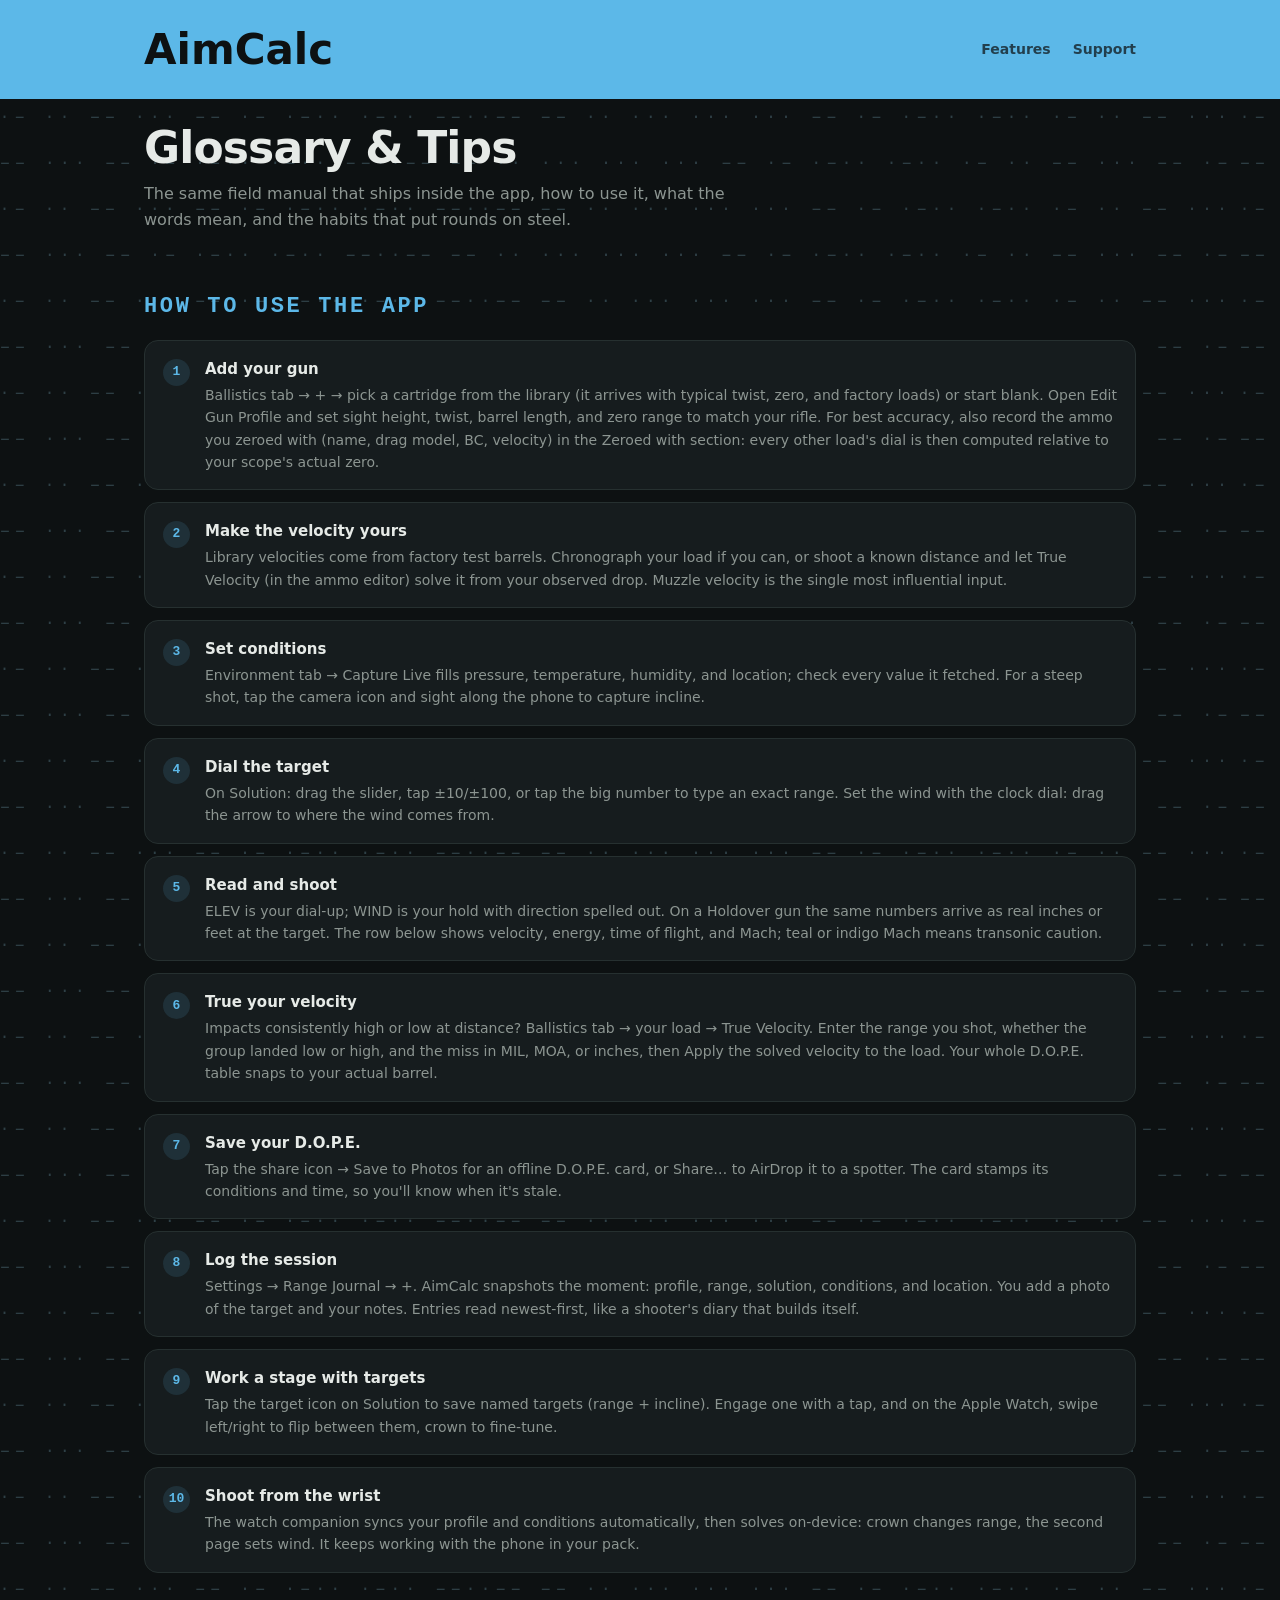
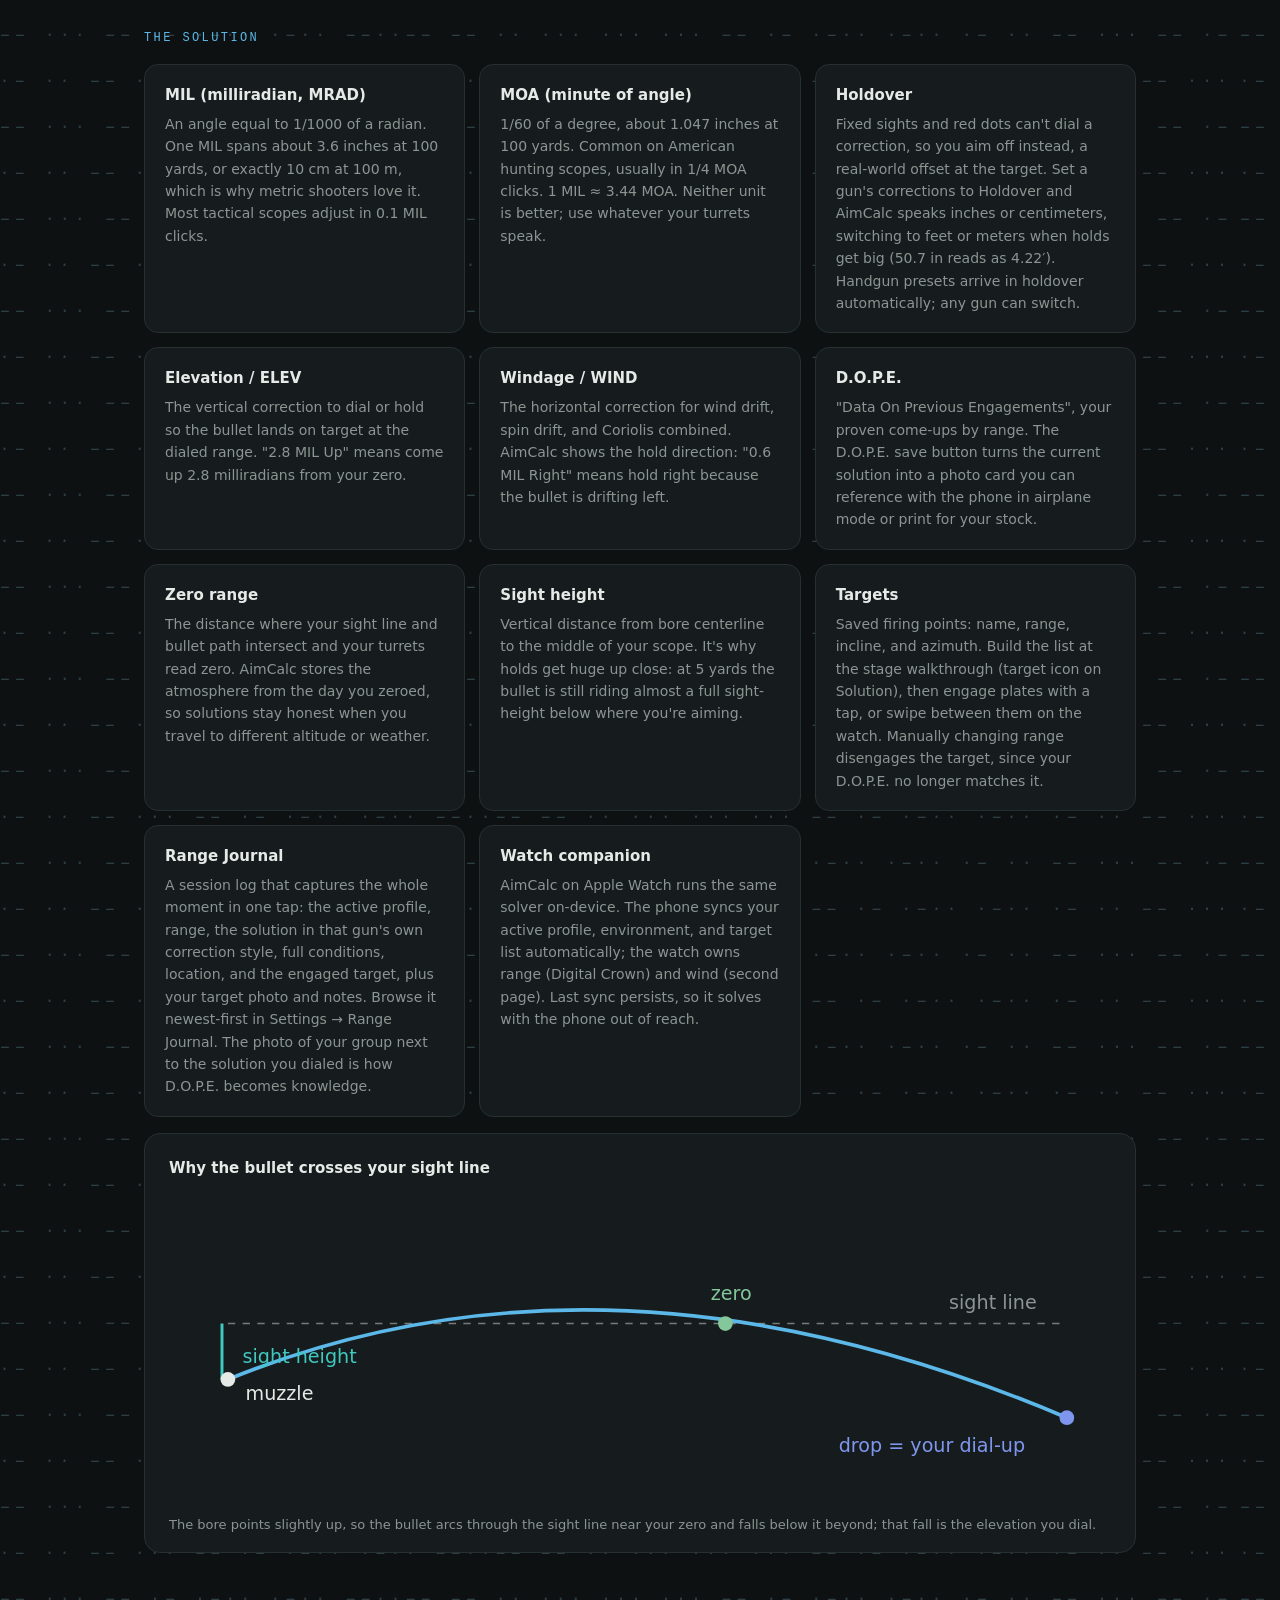
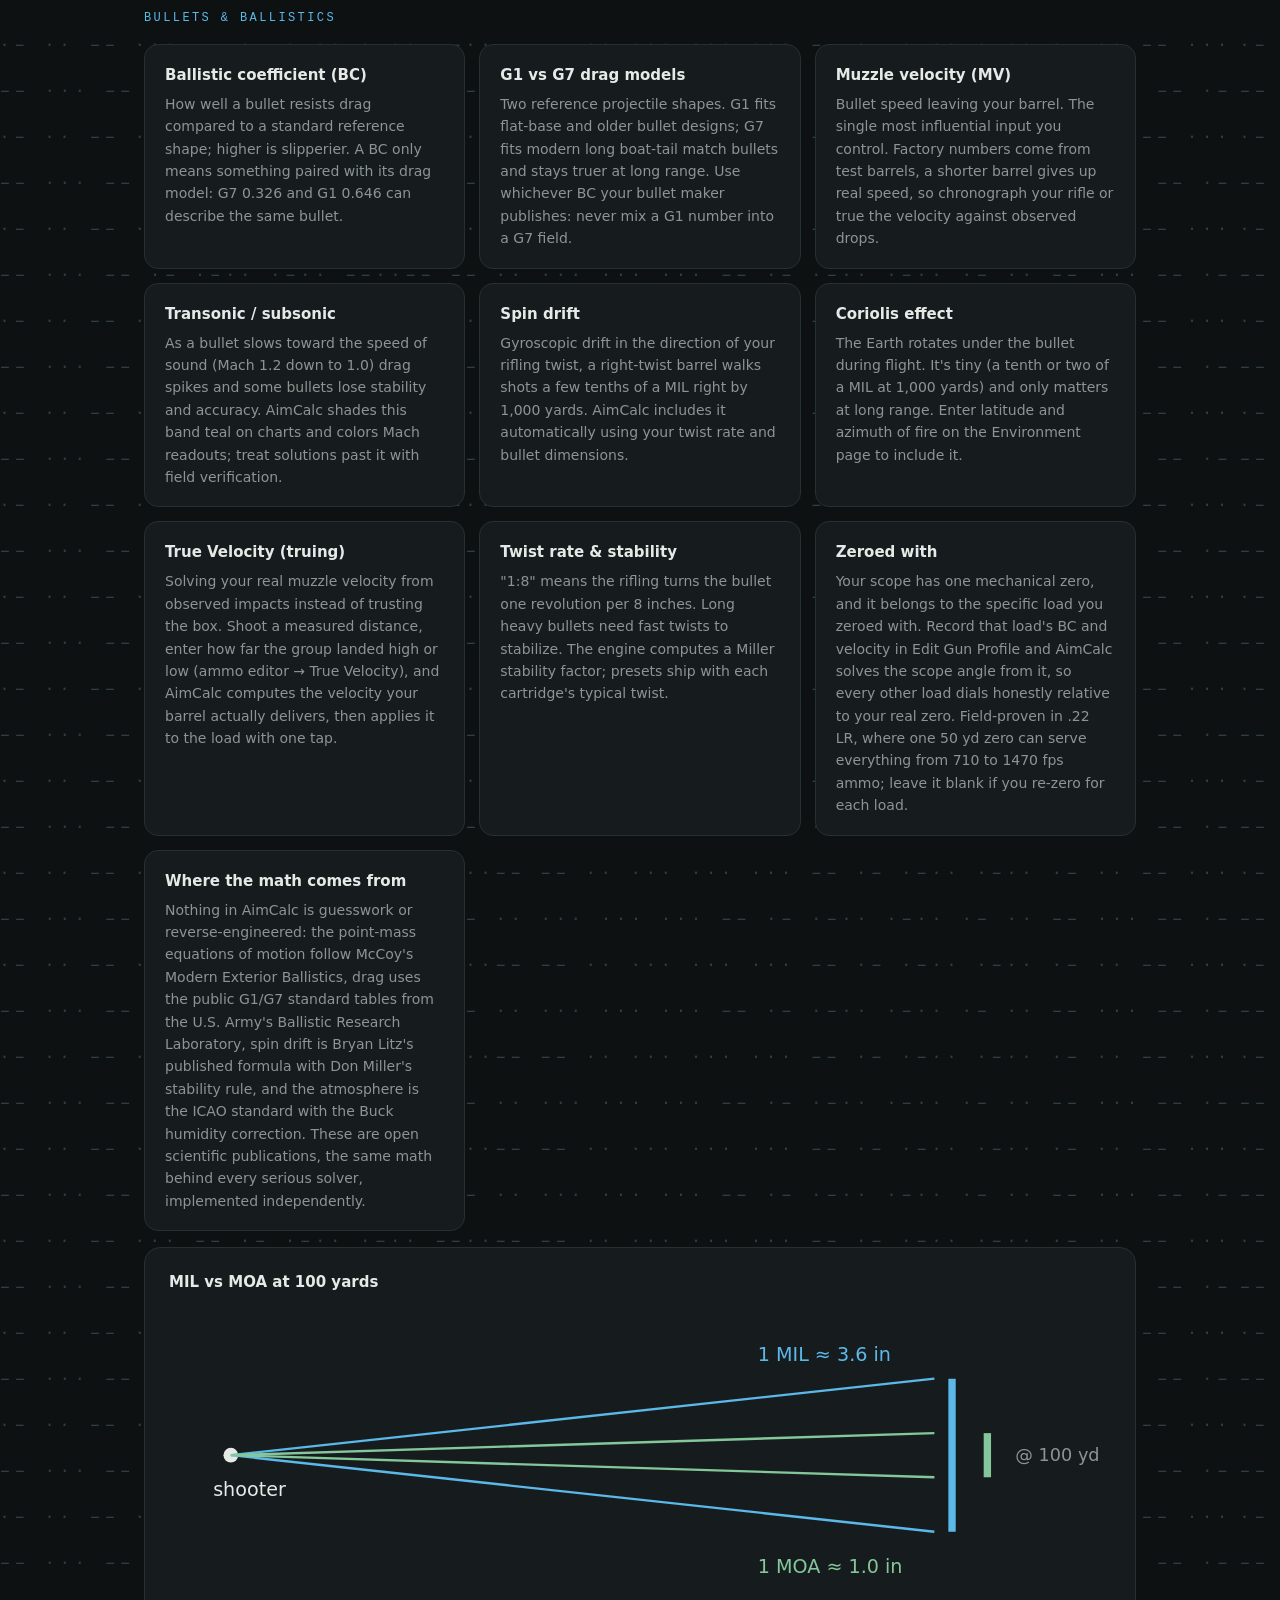
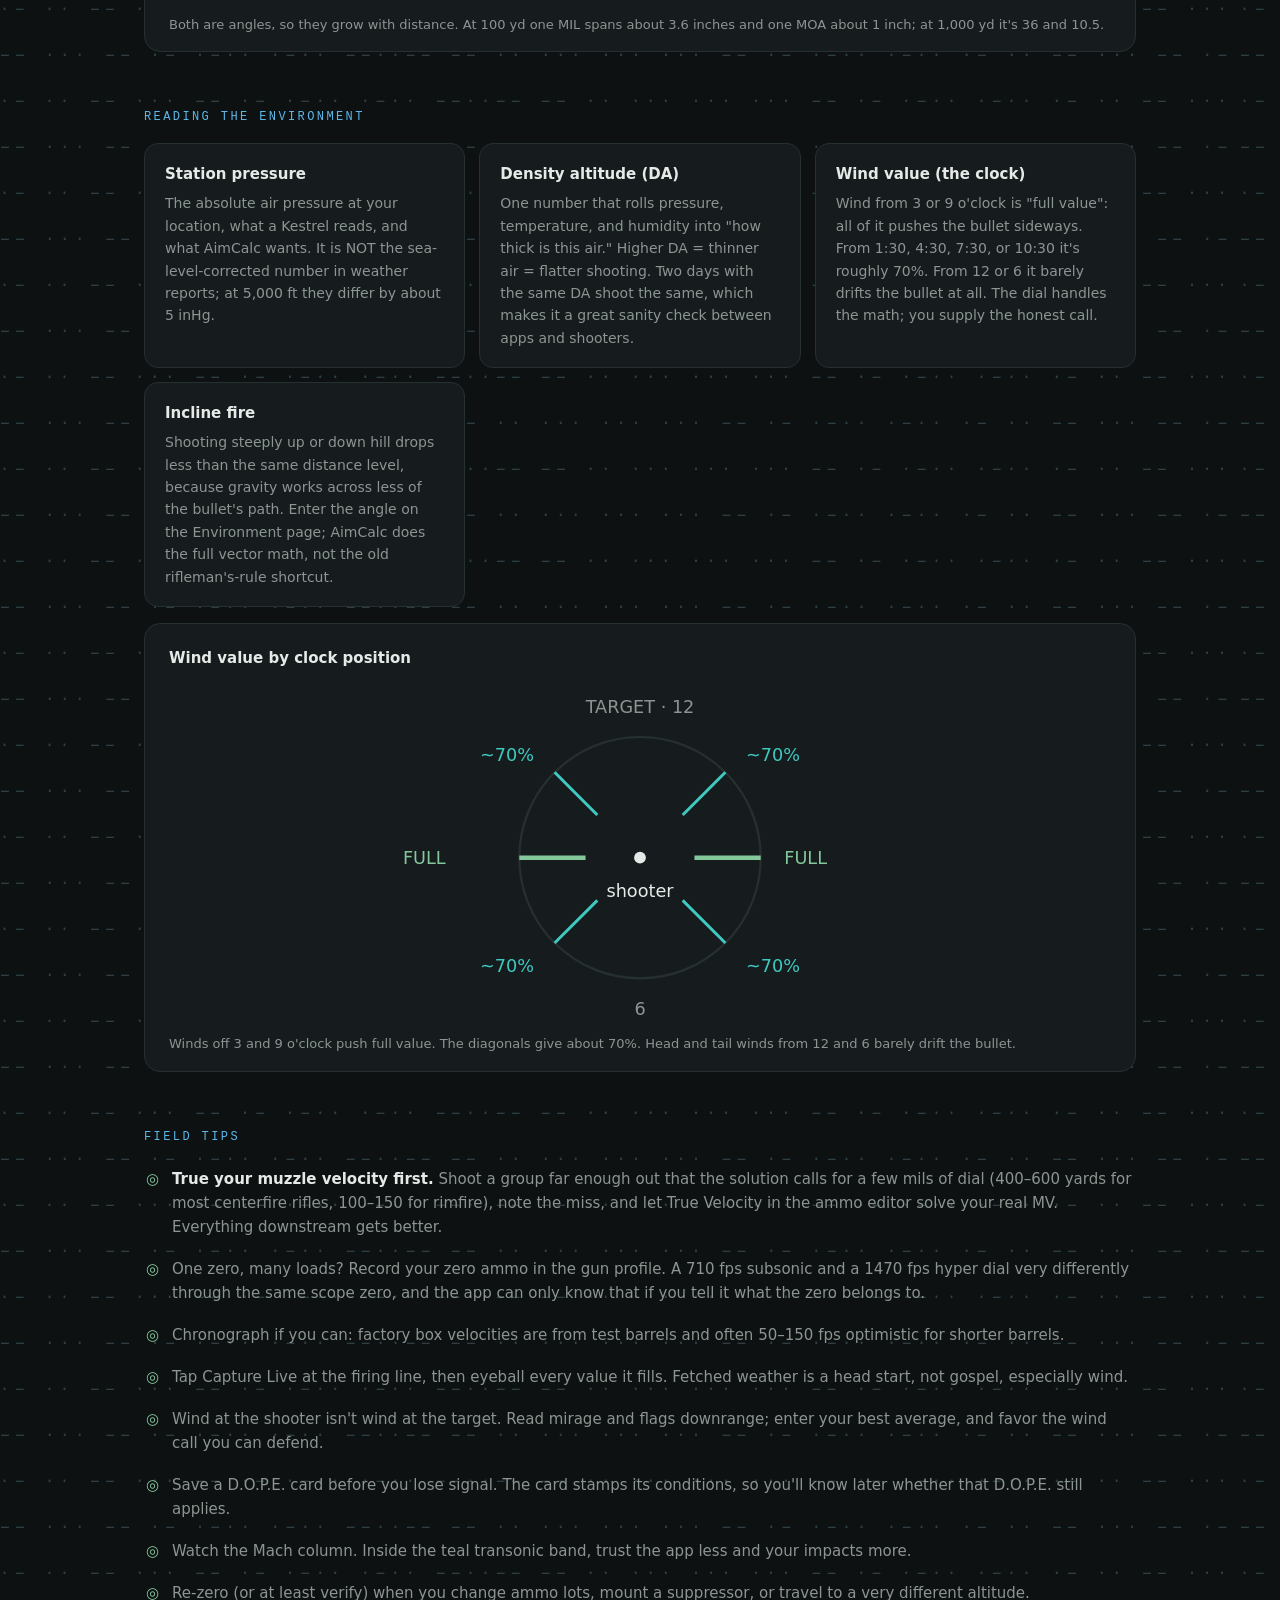
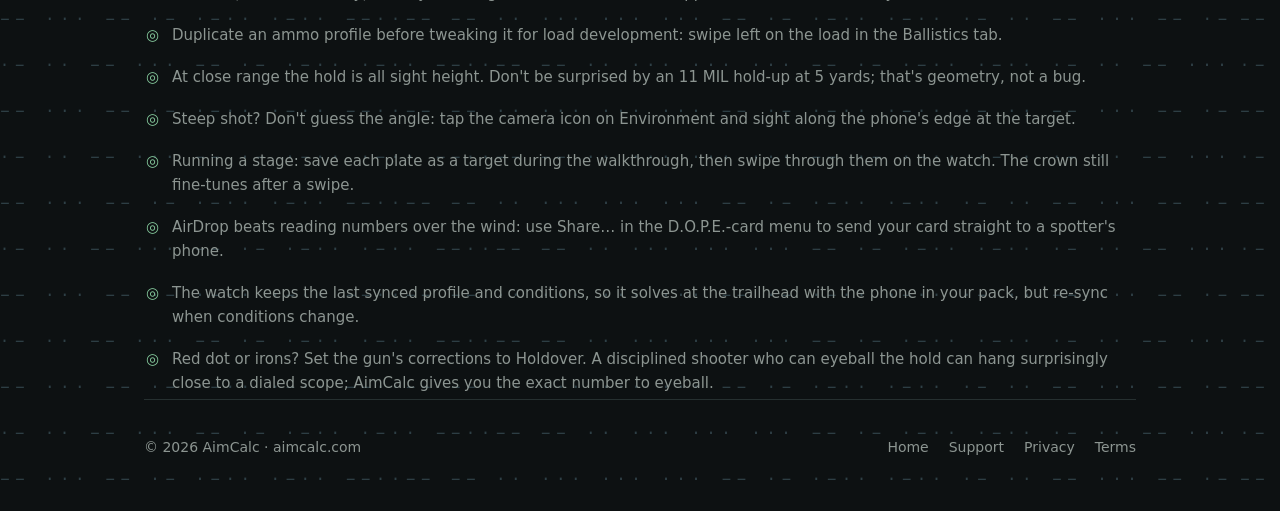
==== commit b9753c64: "Truing tip keys distance to dial, not a centerfire-only yardage Co-Authored-By: Claude Fable 5 <nore" ====
--- a/glossary.html
+++ b/glossary.html
@@ -141,7 +141,7 @@
 
   <p class="eyebrow">FIELD TIPS</p>
   <ul class="tips-list">
-    <li><b>True your muzzle velocity first.</b> Shoot a group at 400–600 yards, note the miss, and let True Velocity in the ammo editor solve your real MV. Everything downstream gets better.</li>
+    <li><b>True your muzzle velocity first.</b> Shoot a group far enough out that the solution calls for a few mils of dial (400–600 yards for most centerfire rifles, 100–150 for rimfire), note the miss, and let True Velocity in the ammo editor solve your real MV. Everything downstream gets better.</li>
     <li>One zero, many loads? Record your zero ammo in the gun profile. A 710 fps subsonic and a 1470 fps hyper dial very differently through the same scope zero, and the app can only know that if you tell it what the zero belongs to.</li>
     <li>Chronograph if you can: factory box velocities are from test barrels and often 50–150 fps optimistic for shorter barrels.</li>
     <li>Tap Capture Live at the firing line, then eyeball every value it fills. Fetched weather is a head start, not gospel, especially wind.</li>
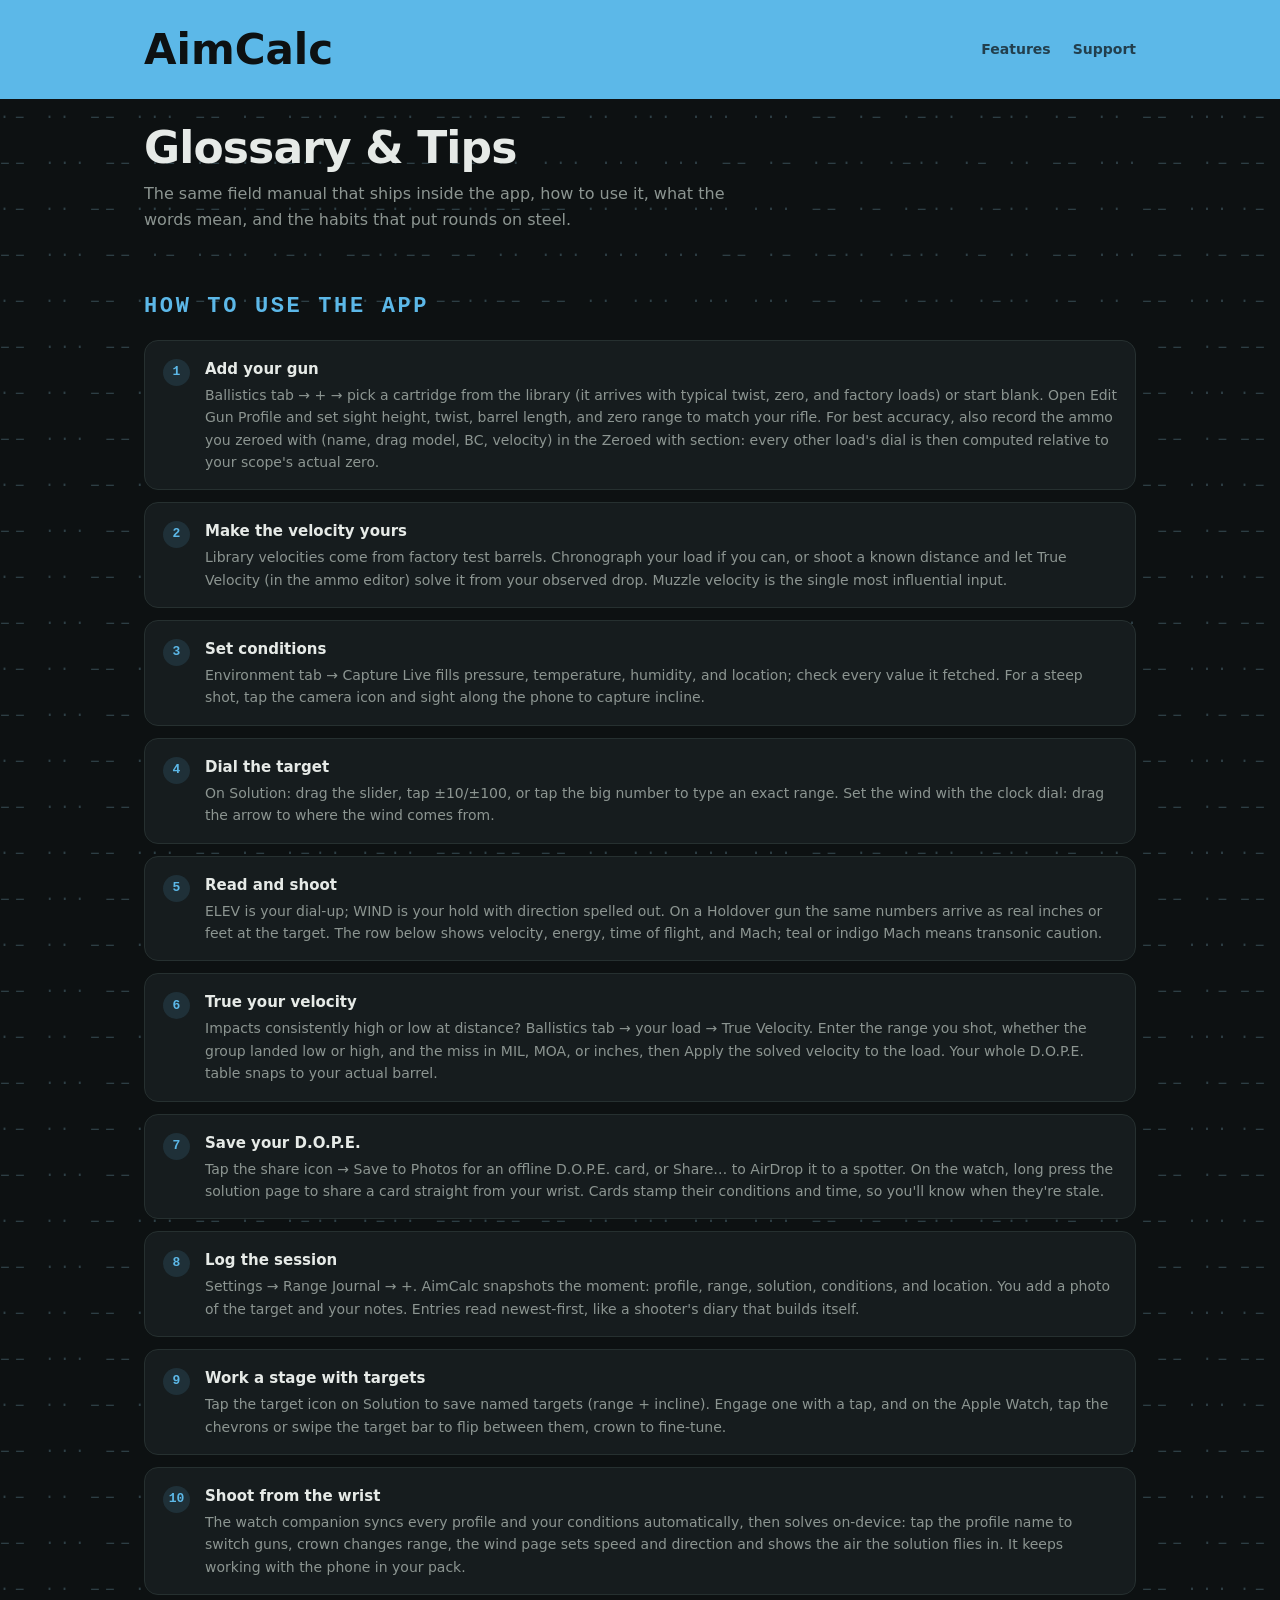
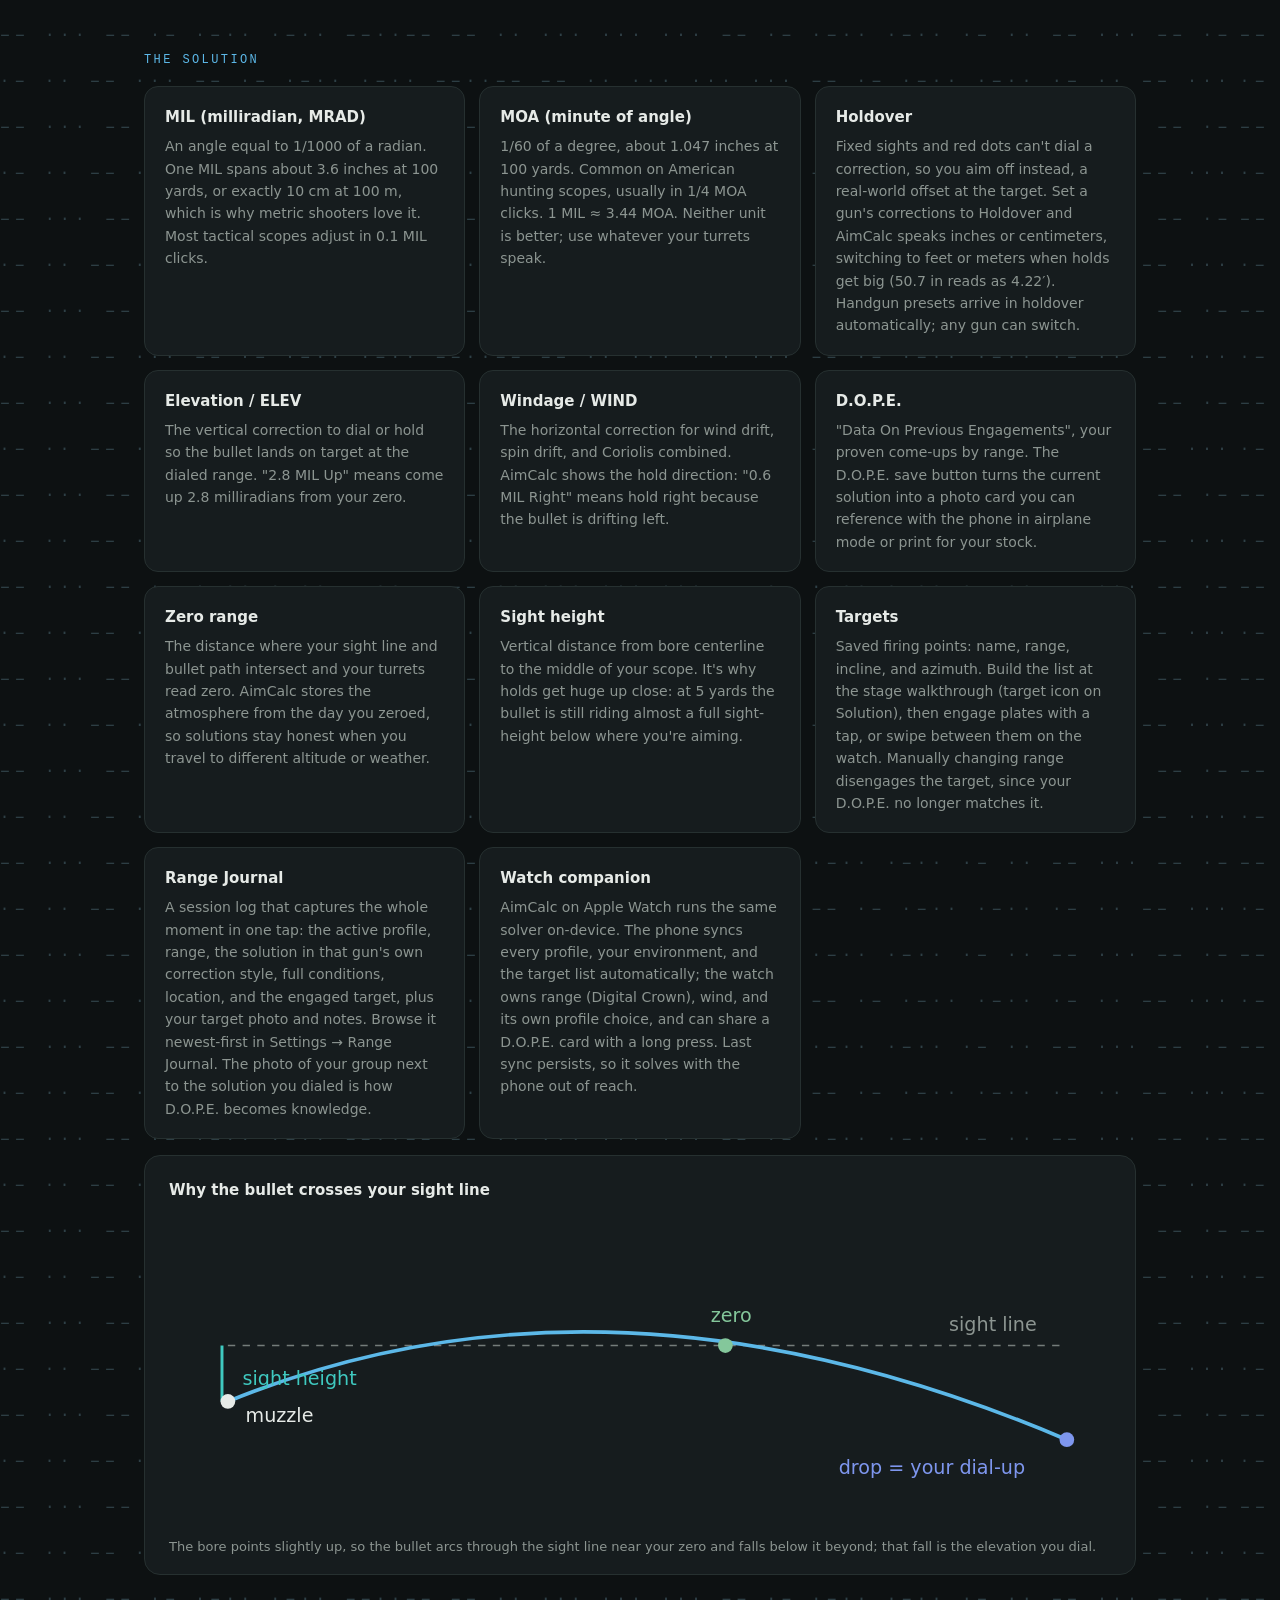
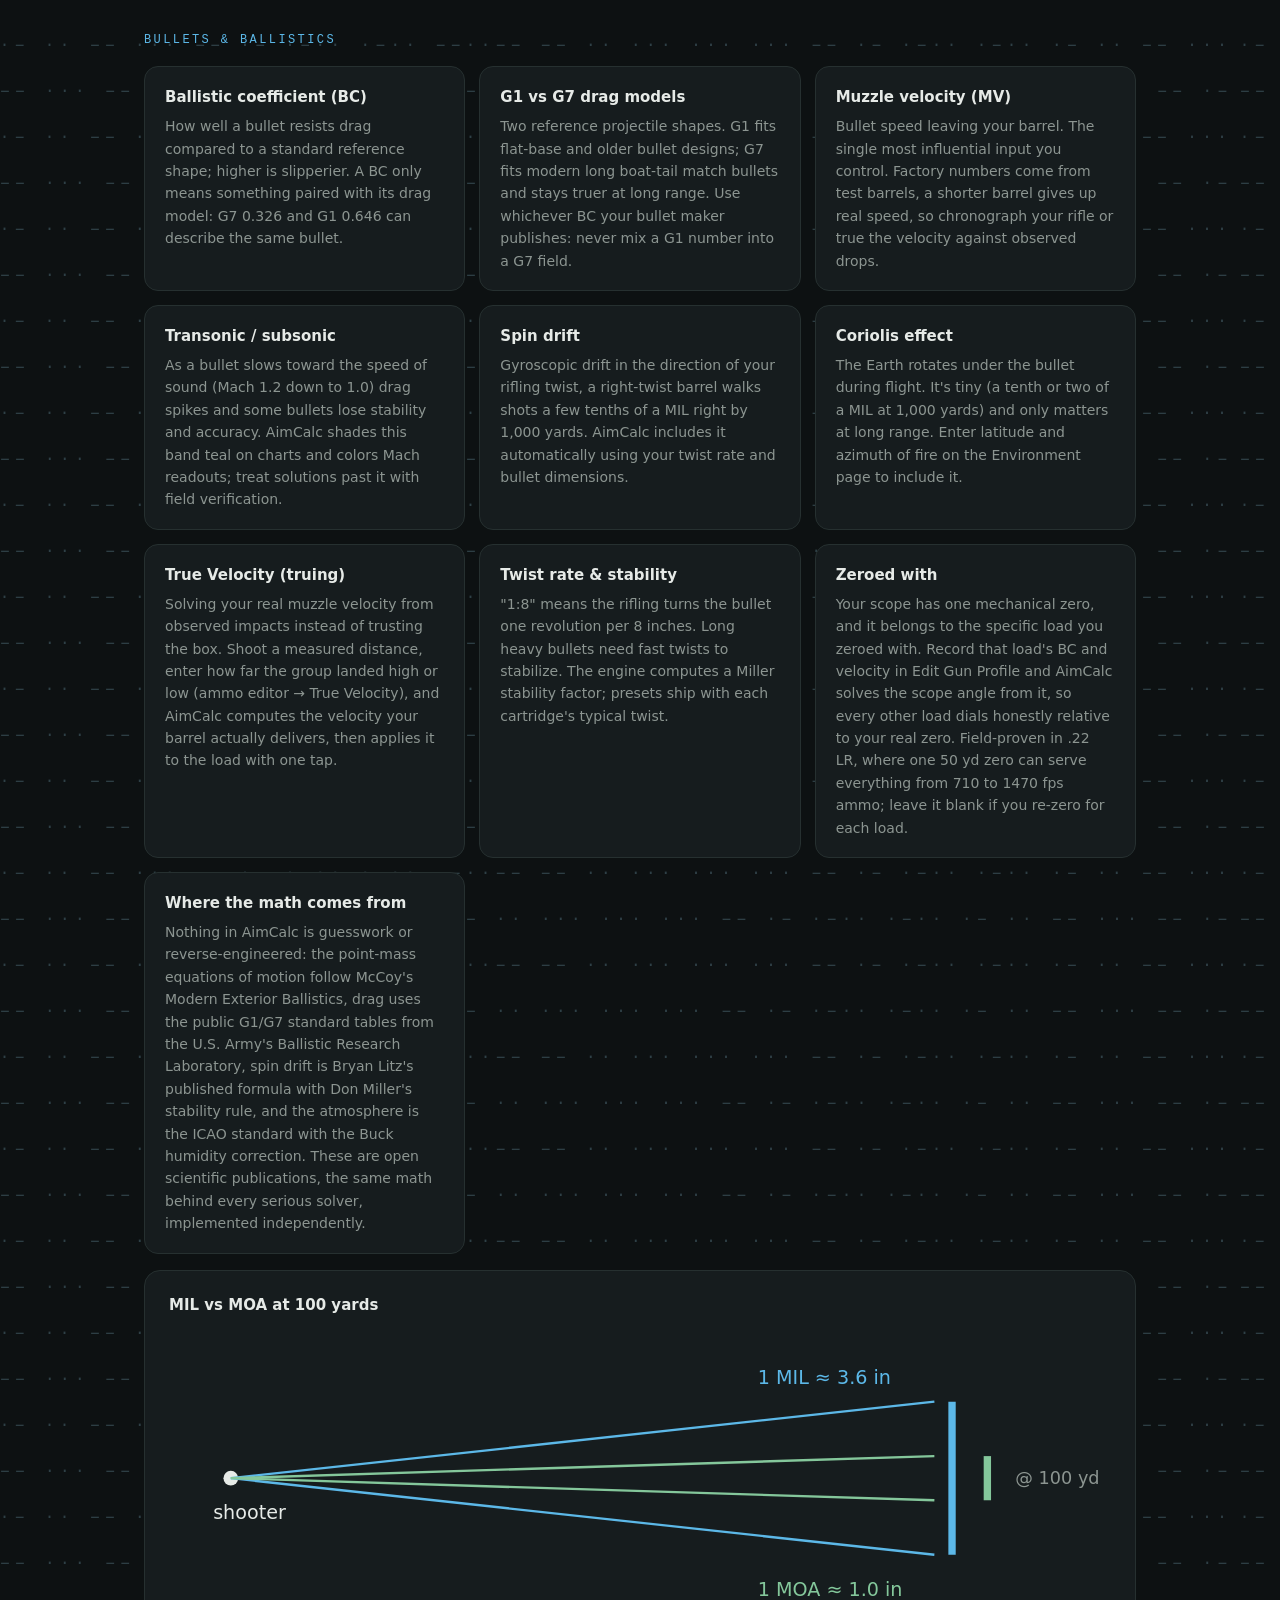
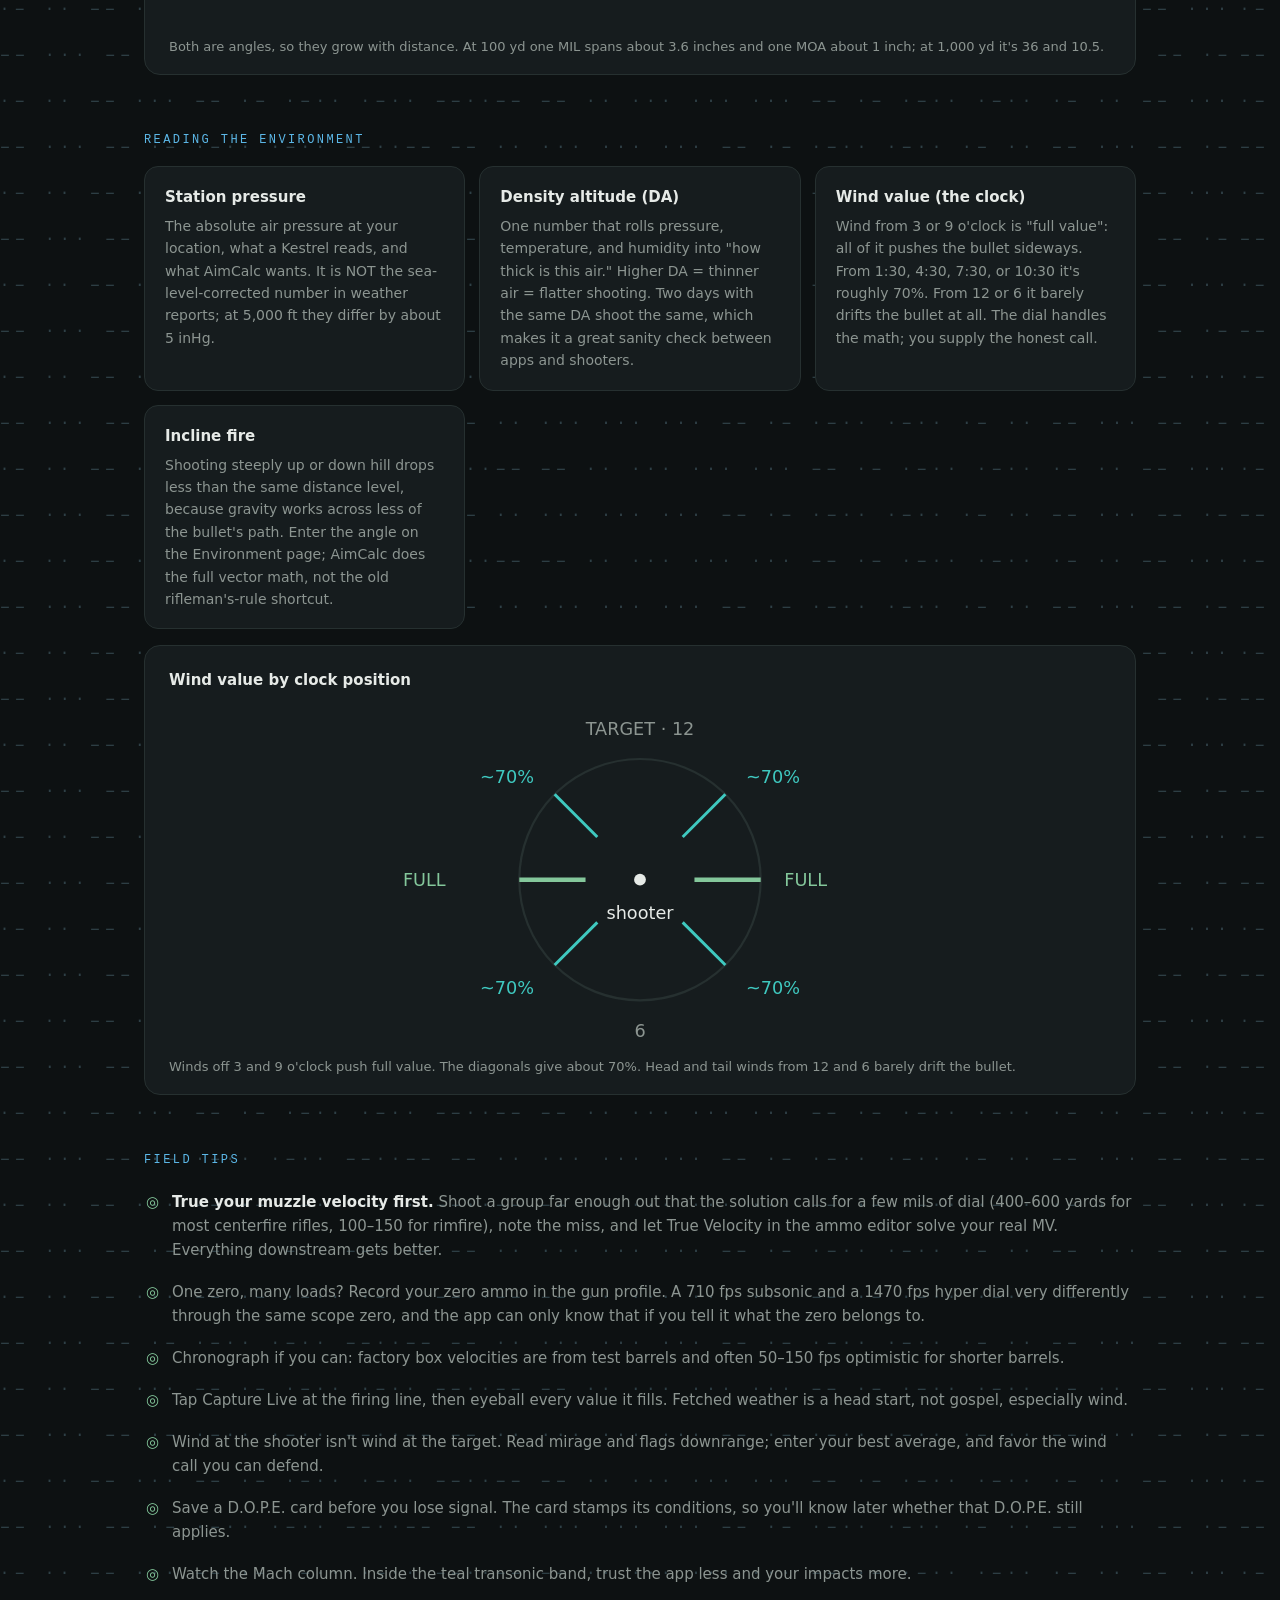
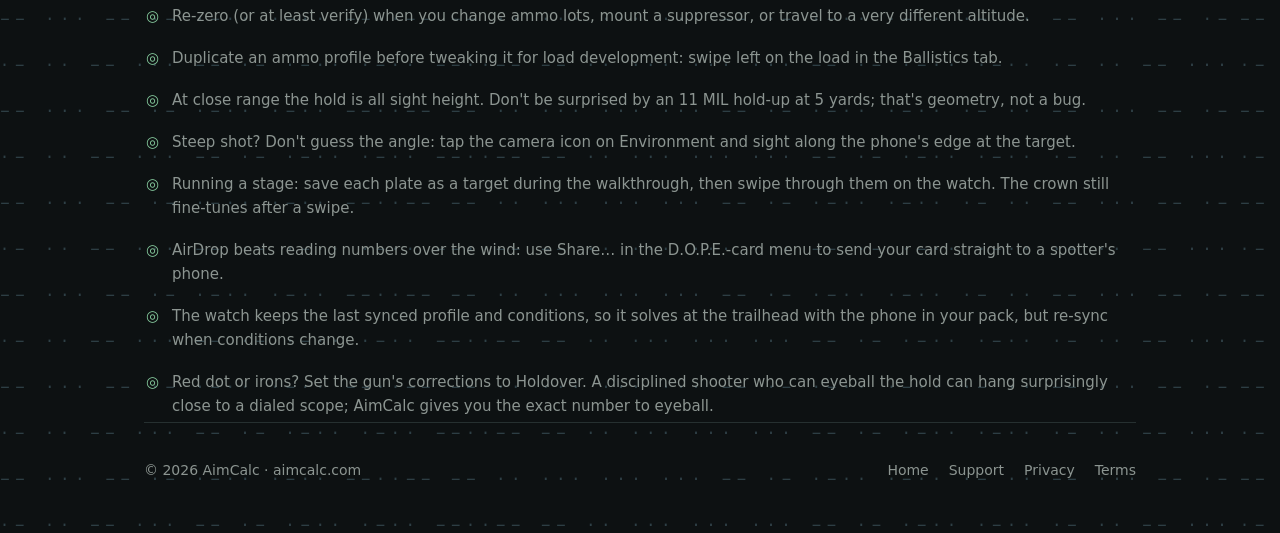
==== commit 97f3ca52: "Glossary: watch profile switching, wrist D.O.P.E. sharing, chevron targets Co-Authored-By: Claude Fa" ====
--- a/glossary.html
+++ b/glossary.html
@@ -36,10 +36,10 @@
     <li><span class="num">4</span><div><b>Dial the target</b><p>On Solution: drag the slider, tap ±10/±100, or tap the big number to type an exact range. Set the wind with the clock dial: drag the arrow to where the wind comes from.</p></div></li>
     <li><span class="num">5</span><div><b>Read and shoot</b><p>ELEV is your dial-up; WIND is your hold with direction spelled out. On a Holdover gun the same numbers arrive as real inches or feet at the target. The row below shows velocity, energy, time of flight, and Mach; teal or indigo Mach means transonic caution.</p></div></li>
     <li><span class="num">6</span><div><b>True your velocity</b><p>Impacts consistently high or low at distance? Ballistics tab → your load → True Velocity. Enter the range you shot, whether the group landed low or high, and the miss in MIL, MOA, or inches, then Apply the solved velocity to the load. Your whole D.O.P.E. table snaps to your actual barrel.</p></div></li>
-    <li><span class="num">7</span><div><b>Save your D.O.P.E.</b><p>Tap the share icon → Save to Photos for an offline D.O.P.E. card, or Share… to AirDrop it to a spotter. The card stamps its conditions and time, so you'll know when it's stale.</p></div></li>
+    <li><span class="num">7</span><div><b>Save your D.O.P.E.</b><p>Tap the share icon → Save to Photos for an offline D.O.P.E. card, or Share… to AirDrop it to a spotter. On the watch, long press the solution page to share a card straight from your wrist. Cards stamp their conditions and time, so you'll know when they're stale.</p></div></li>
     <li><span class="num">8</span><div><b>Log the session</b><p>Settings → Range Journal → +. AimCalc snapshots the moment: profile, range, solution, conditions, and location. You add a photo of the target and your notes. Entries read newest-first, like a shooter's diary that builds itself.</p></div></li>
-    <li><span class="num">9</span><div><b>Work a stage with targets</b><p>Tap the target icon on Solution to save named targets (range + incline). Engage one with a tap, and on the Apple Watch, swipe left/right to flip between them, crown to fine-tune.</p></div></li>
-    <li><span class="num">10</span><div><b>Shoot from the wrist</b><p>The watch companion syncs your profile and conditions automatically, then solves on-device: crown changes range, the second page sets wind. It keeps working with the phone in your pack.</p></div></li>
+    <li><span class="num">9</span><div><b>Work a stage with targets</b><p>Tap the target icon on Solution to save named targets (range + incline). Engage one with a tap, and on the Apple Watch, tap the chevrons or swipe the target bar to flip between them, crown to fine-tune.</p></div></li>
+    <li><span class="num">10</span><div><b>Shoot from the wrist</b><p>The watch companion syncs every profile and your conditions automatically, then solves on-device: tap the profile name to switch guns, crown changes range, the wind page sets speed and direction and shows the air the solution flies in. It keeps working with the phone in your pack.</p></div></li>
   </ol>
 
   <p class="eyebrow">THE SOLUTION</p>
@@ -54,7 +54,7 @@
     <div class="term"><h3>Sight height</h3><p>Vertical distance from bore centerline to the middle of your scope. It's why holds get huge up close: at 5 yards the bullet is still riding almost a full sight-height below where you're aiming.</p></div>
     <div class="term"><h3>Targets</h3><p>Saved firing points: name, range, incline, and azimuth. Build the list at the stage walkthrough (target icon on Solution), then engage plates with a tap, or swipe between them on the watch. Manually changing range disengages the target, since your D.O.P.E. no longer matches it.</p></div>
     <div class="term"><h3>Range Journal</h3><p>A session log that captures the whole moment in one tap: the active profile, range, the solution in that gun's own correction style, full conditions, location, and the engaged target, plus your target photo and notes. Browse it newest-first in Settings → Range Journal. The photo of your group next to the solution you dialed is how D.O.P.E. becomes knowledge.</p></div>
-    <div class="term"><h3>Watch companion</h3><p>AimCalc on Apple Watch runs the same solver on-device. The phone syncs your active profile, environment, and target list automatically; the watch owns range (Digital Crown) and wind (second page). Last sync persists, so it solves with the phone out of reach.</p></div>
+    <div class="term"><h3>Watch companion</h3><p>AimCalc on Apple Watch runs the same solver on-device. The phone syncs every profile, your environment, and the target list automatically; the watch owns range (Digital Crown), wind, and its own profile choice, and can share a D.O.P.E. card with a long press. Last sync persists, so it solves with the phone out of reach.</p></div>
   </div>
 
   <figure class="diagram">
--- a/styles.css
+++ b/styles.css
@@ -106,6 +106,19 @@
 .appstore-badge small { font-size: 10px; color: var(--dim); letter-spacing: 0.06em; }
 .appstore-badge span { font-size: 17px; font-weight: 600; }
 .cta-note { font-size: 13px; color: var(--dim); font-family: var(--mono); }
+.platform-pill {
+  display: inline-flex; align-items: center; gap: 8px;
+  margin-top: 14px; padding: 7px 14px;
+  border: 1px solid var(--line); border-radius: 999px;
+  background: var(--panel);
+  font-family: var(--mono); font-size: 12px; letter-spacing: 0.04em;
+  color: var(--dim);
+}
+.pill-dot {
+  width: 7px; height: 7px; border-radius: 50%;
+  background: var(--green);
+  box-shadow: 0 0 6px rgba(132, 199, 155, 0.5);
+}
 
 /* ---------- phone mockup ---------- */
 .phone {
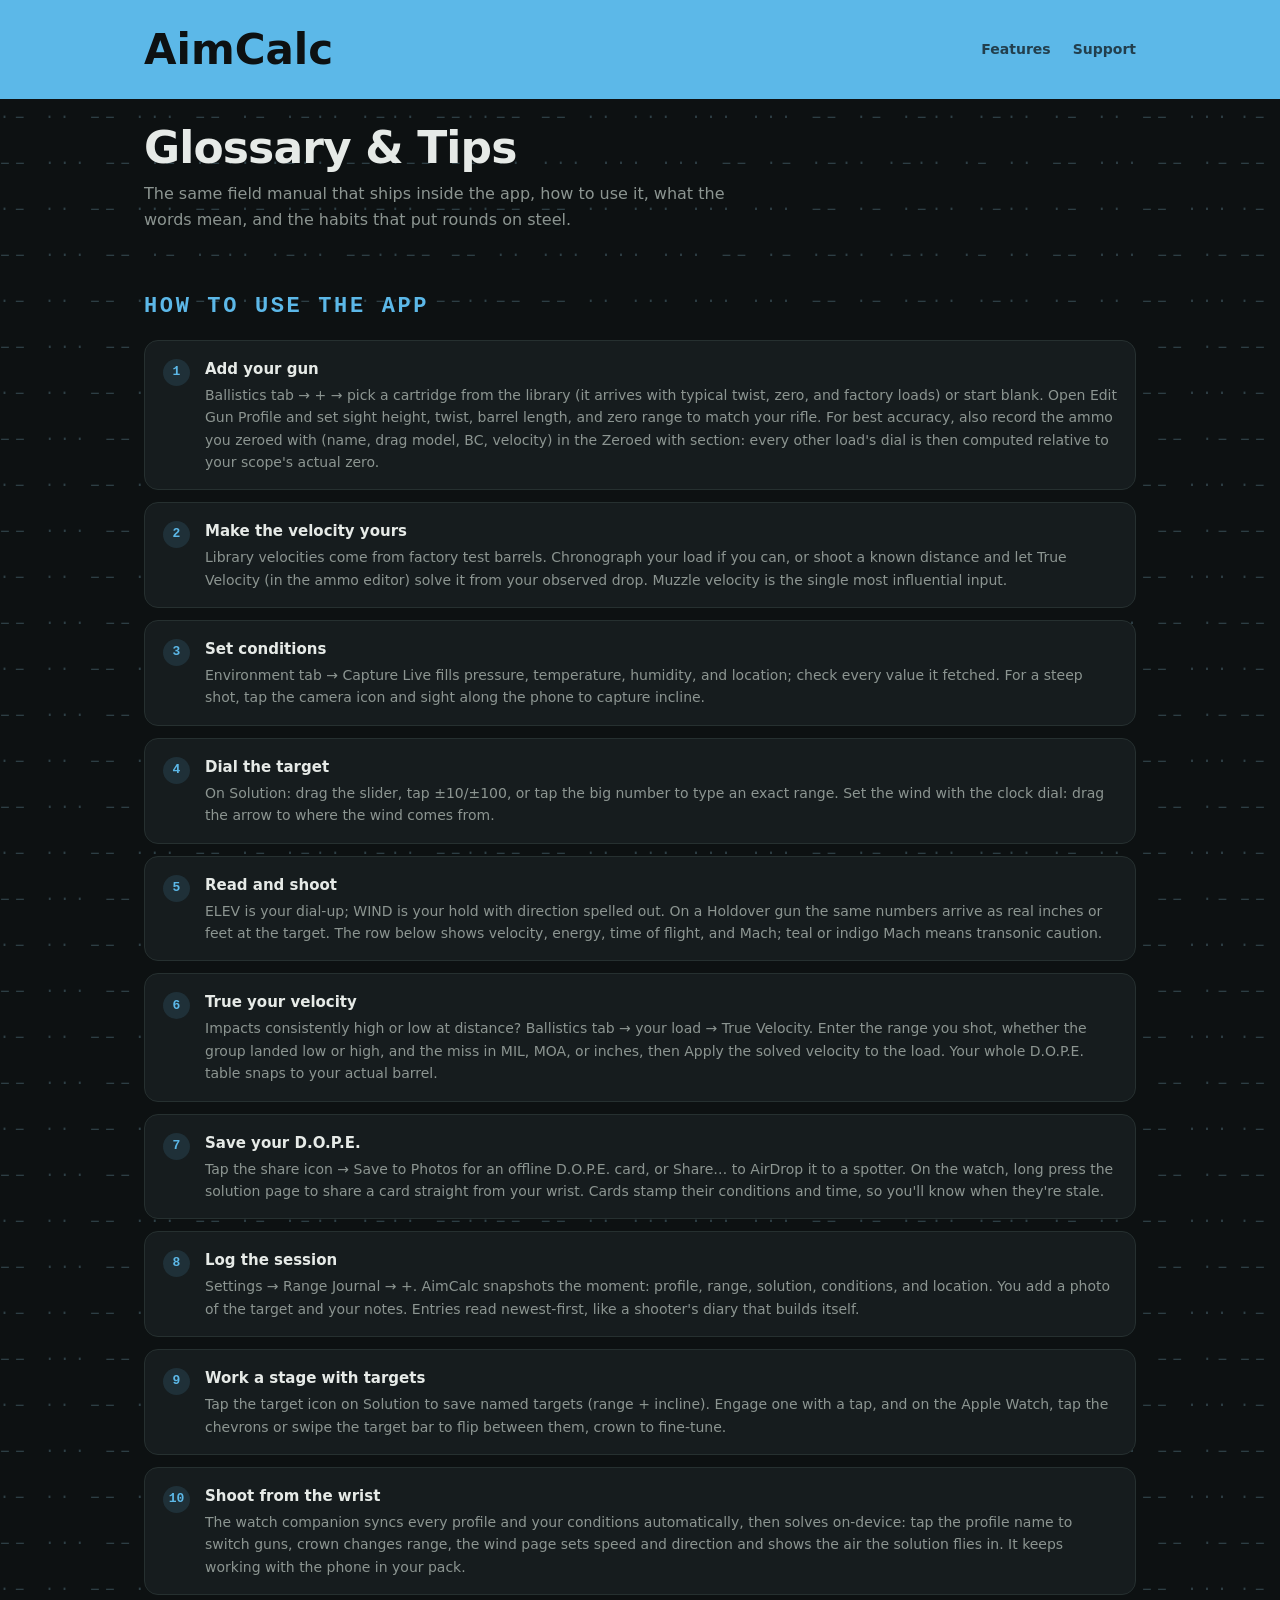
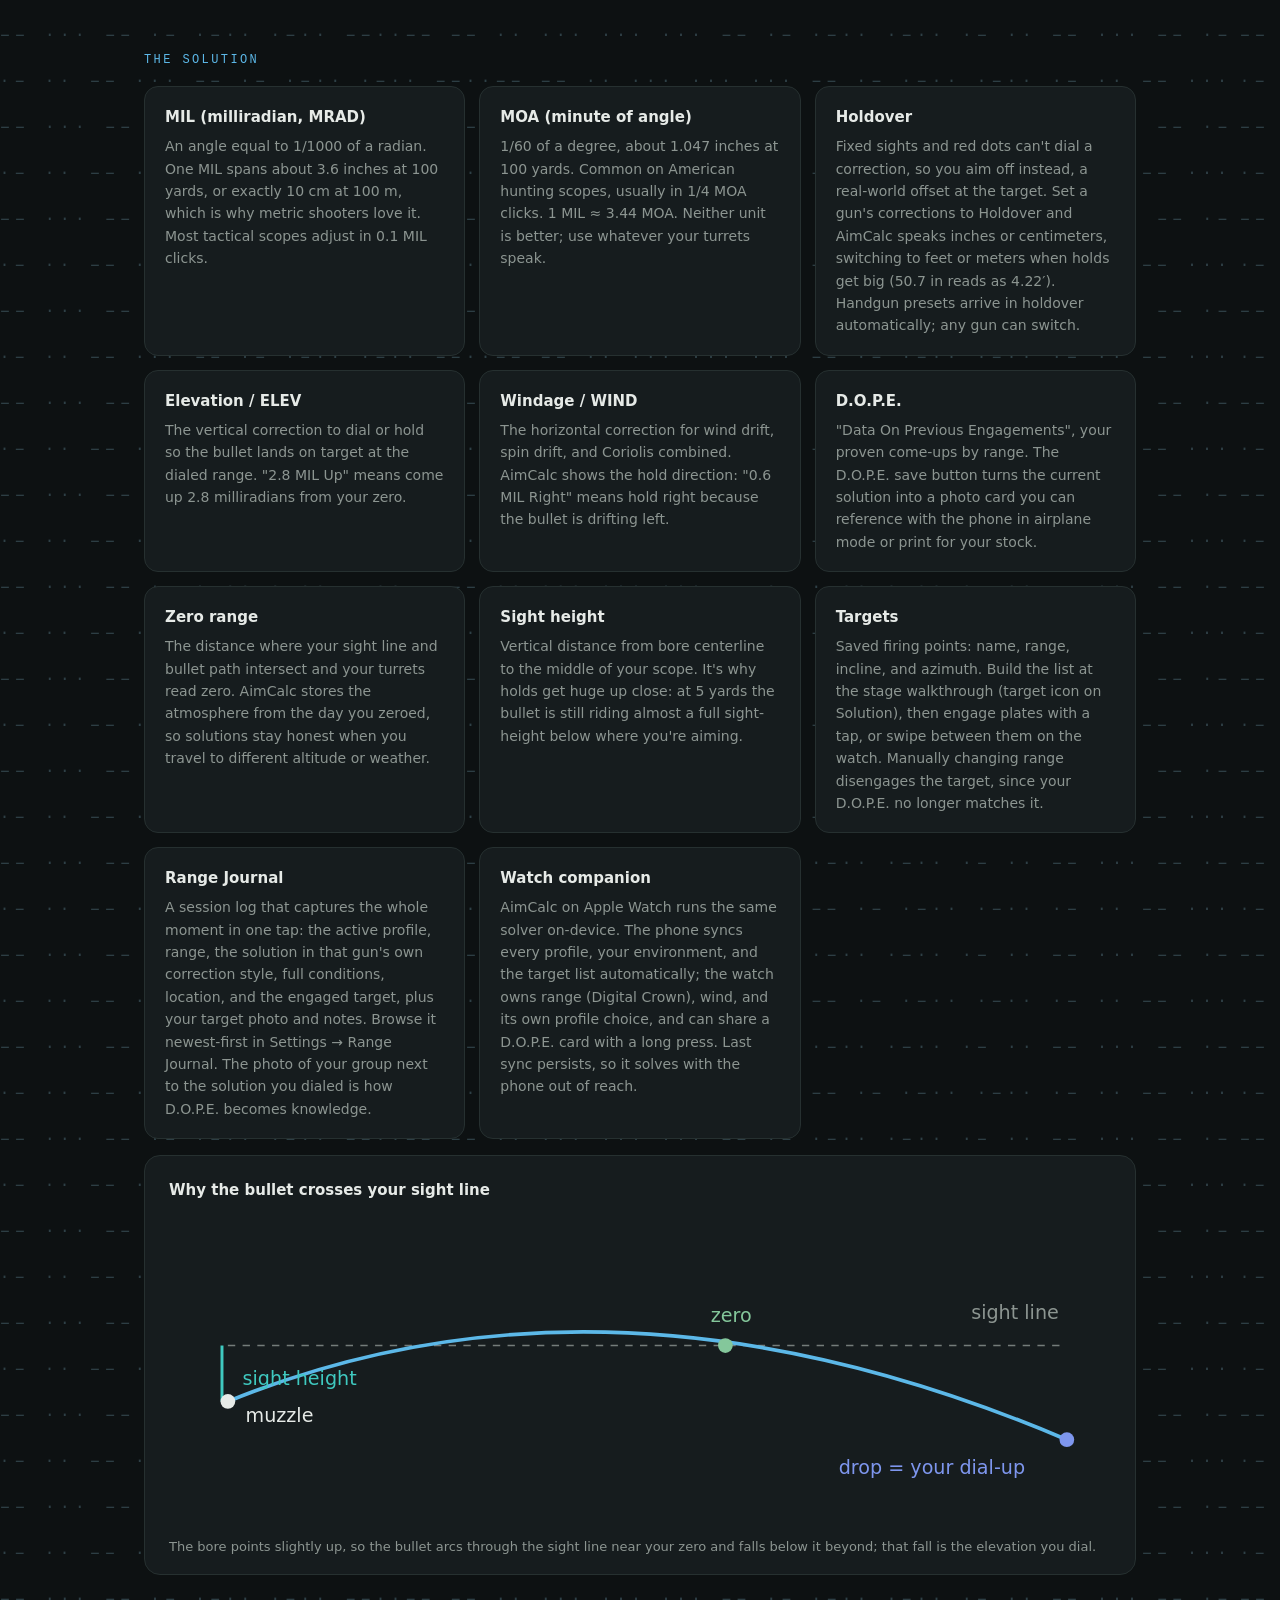
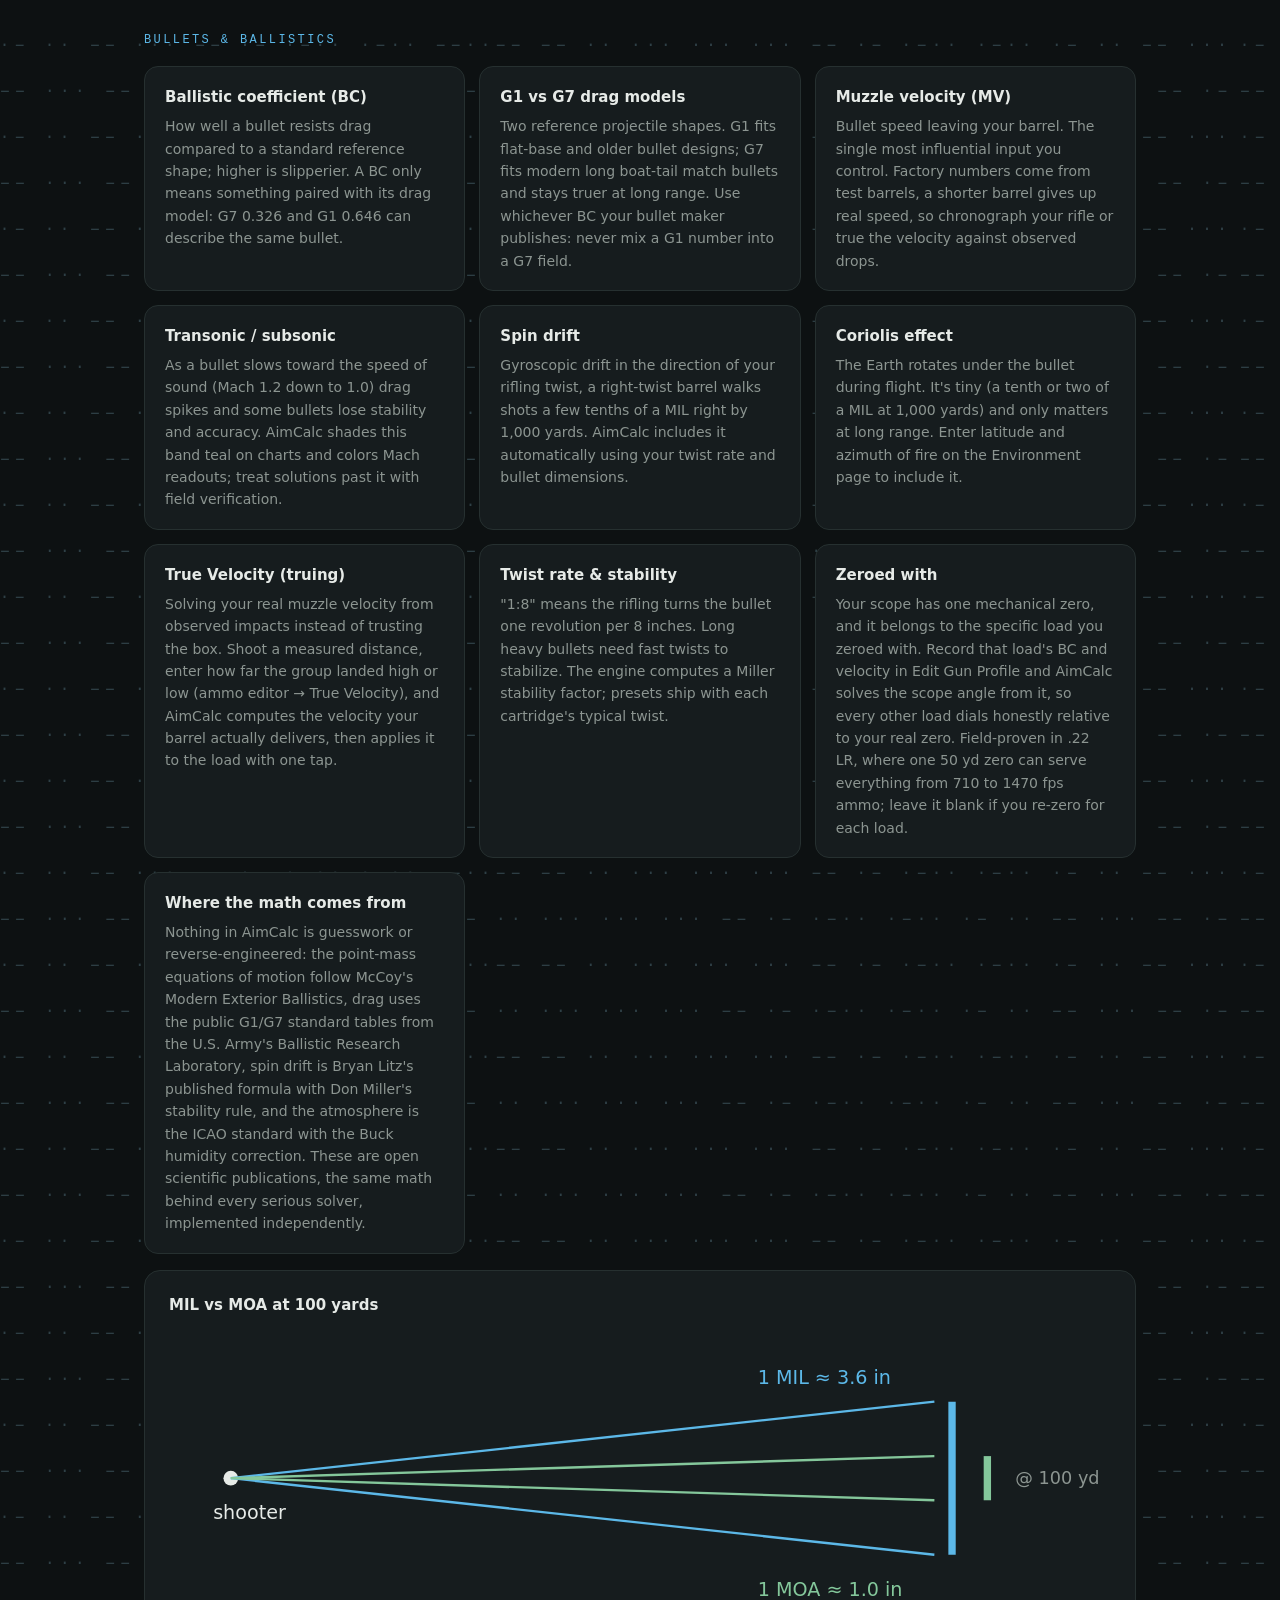
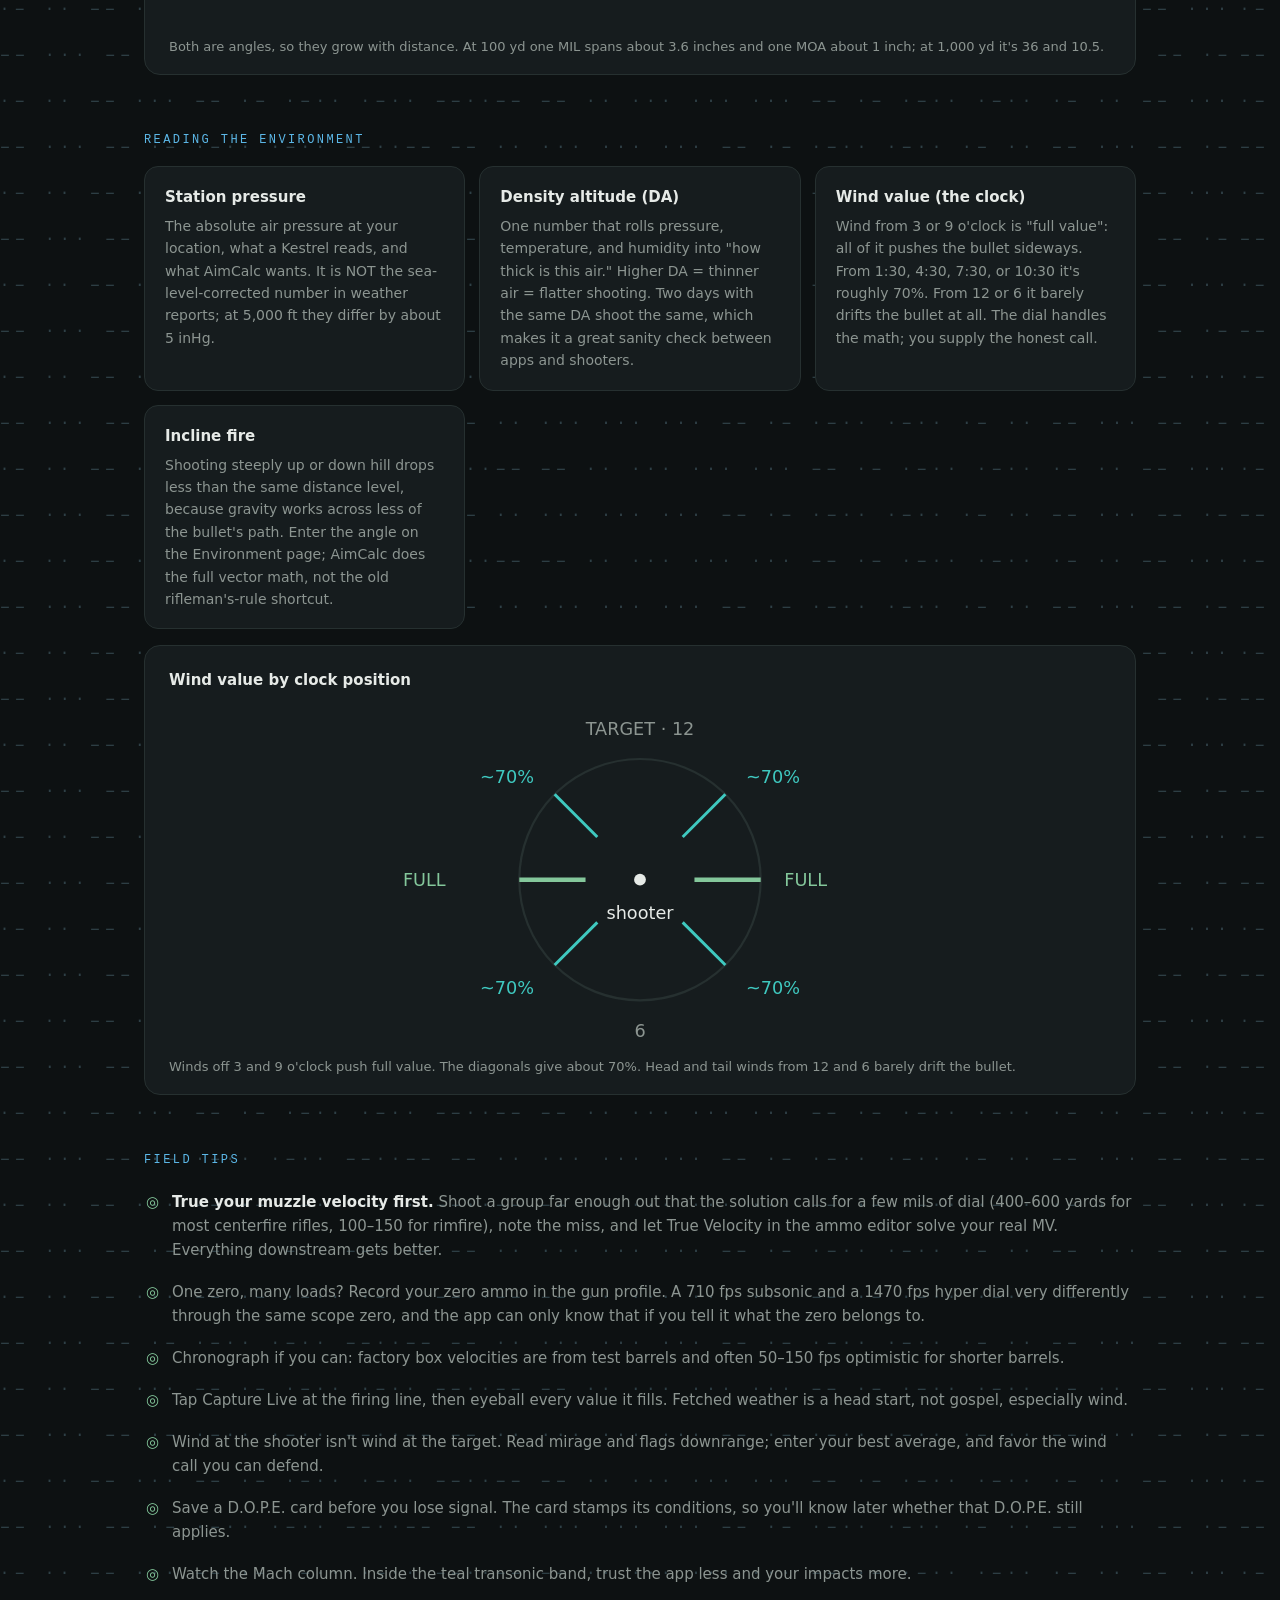
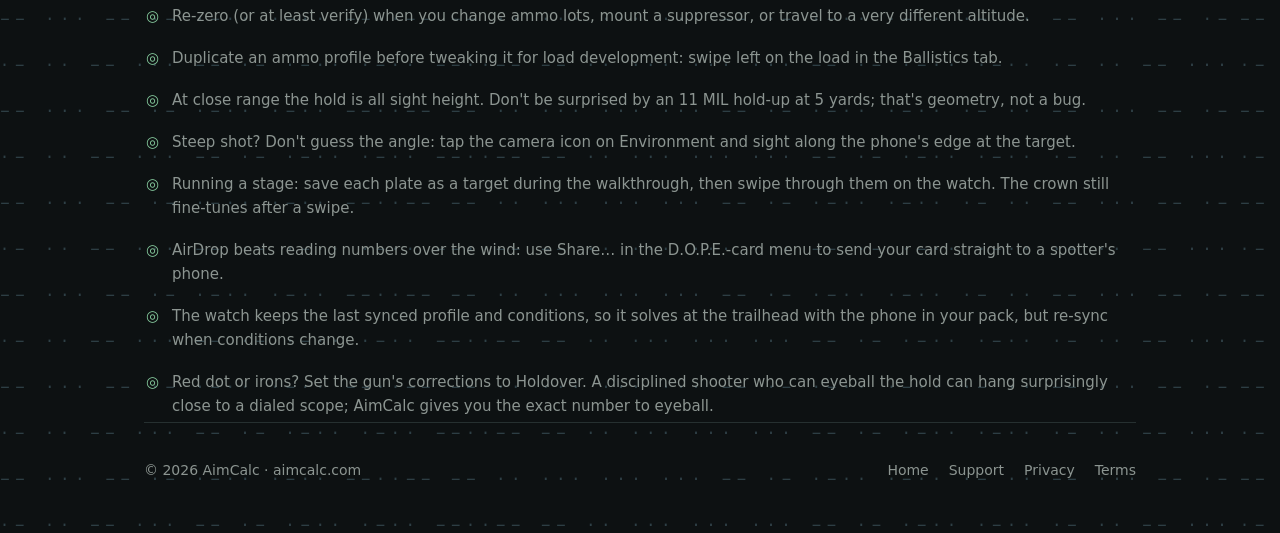
==== commit ea3bd69a: "Glossary diagram: sight line label clears the dashed line and arc Co-Authored-By: Claude Fable 5 <no" ====
--- a/glossary.html
+++ b/glossary.html
@@ -66,7 +66,7 @@
       <circle cx="40" cy="126" r="5" fill="#e6eae7"/>
       <circle cx="378" cy="88" r="5" fill="#84c79b"/>
       <circle cx="610" cy="152" r="5" fill="#7e96ee"/>
-      <text x="530" y="78" font-size="13" fill="#8c9591">sight line</text>
+      <text x="545" y="70" font-size="13" fill="#8c9591">sight line</text>
       <text x="50" y="115" font-size="13" fill="#3fc9c0">sight height</text>
       <text x="52" y="140" font-size="13" fill="#e6eae7">muzzle</text>
       <text x="368" y="72" font-size="13" fill="#84c79b">zero</text>
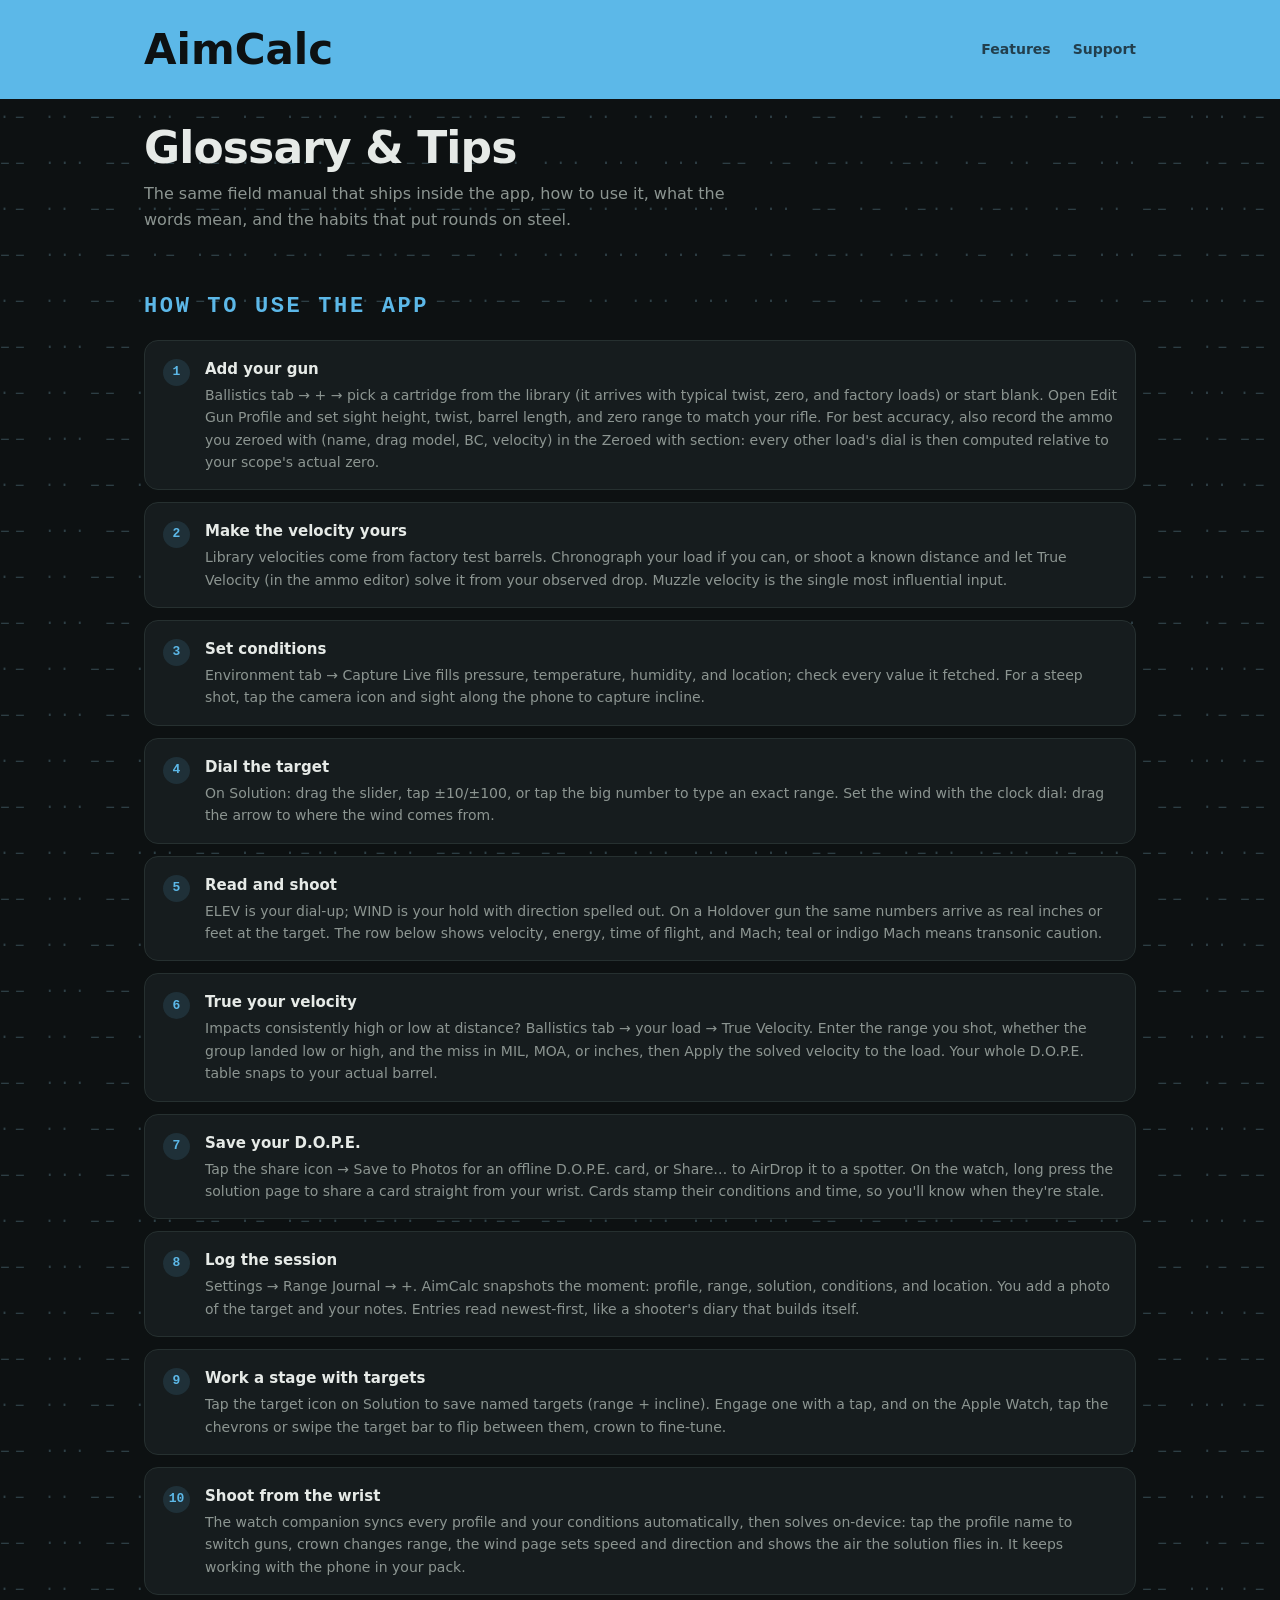
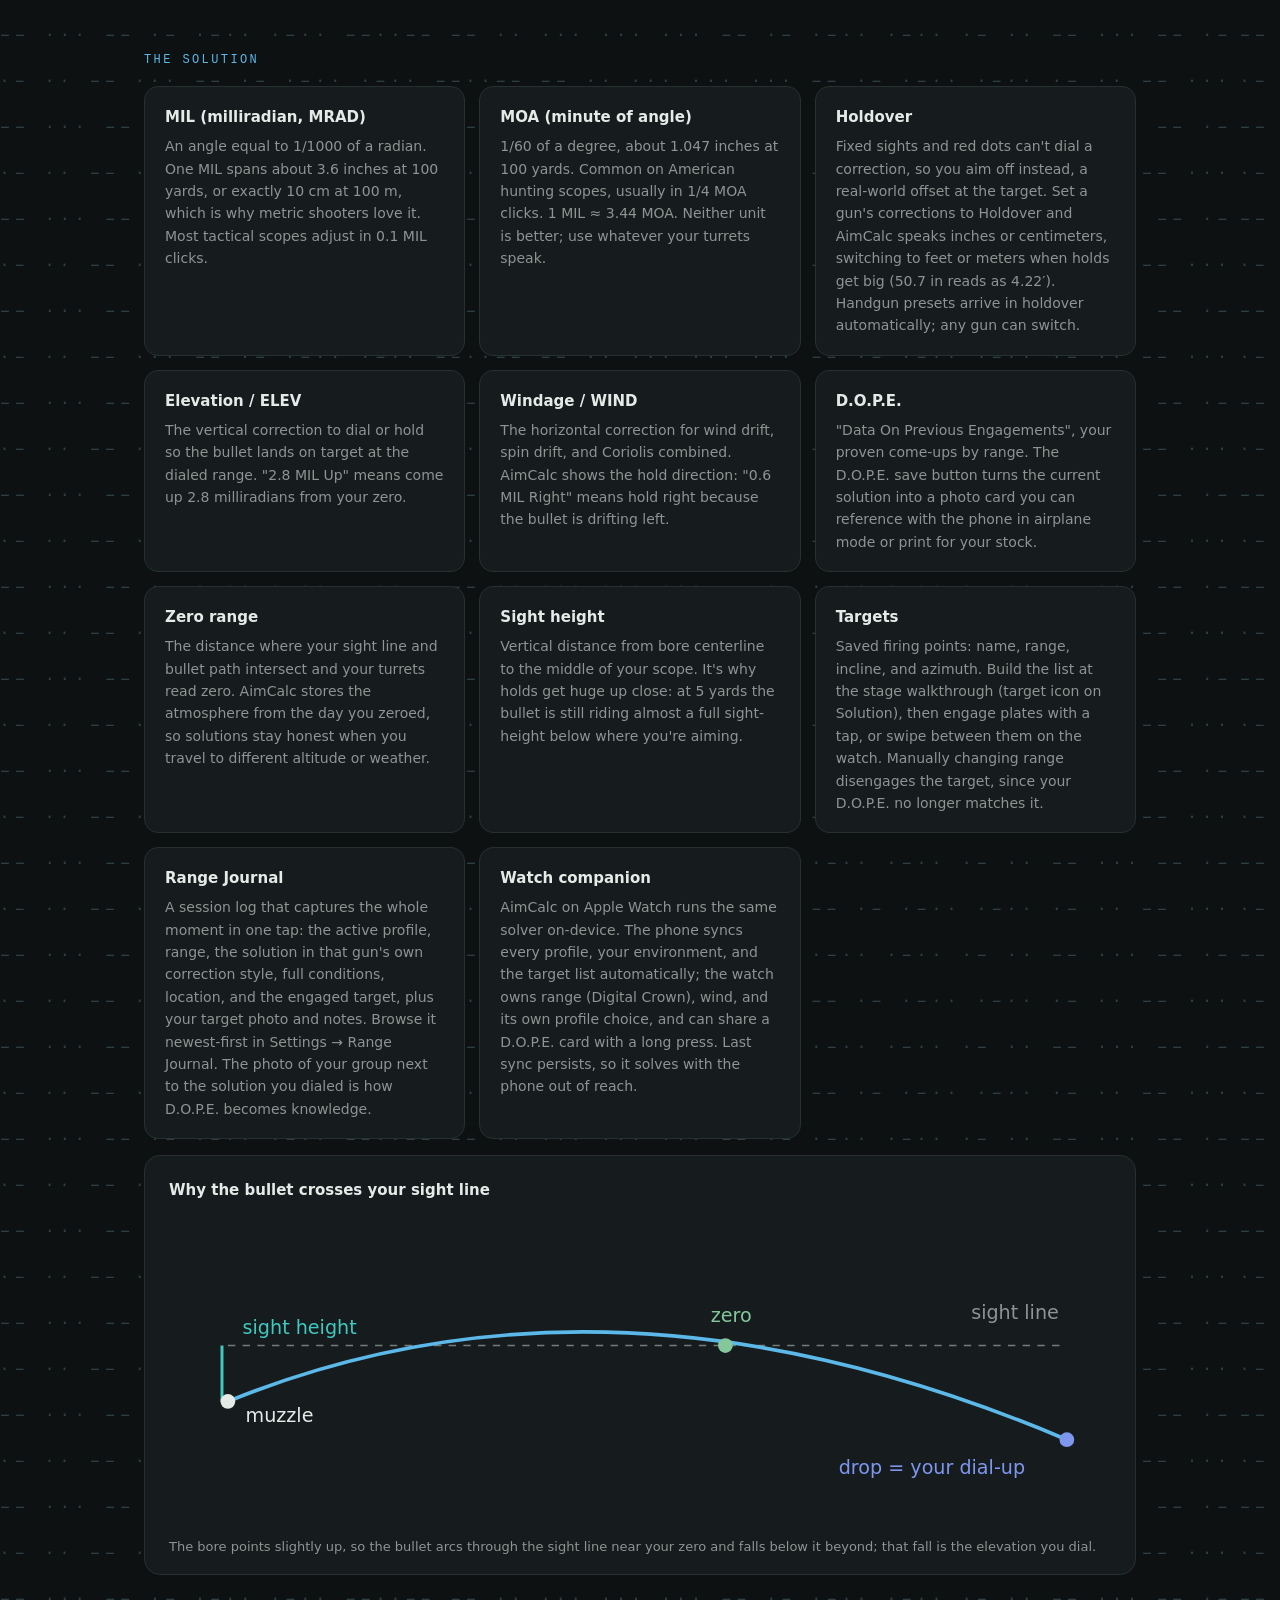
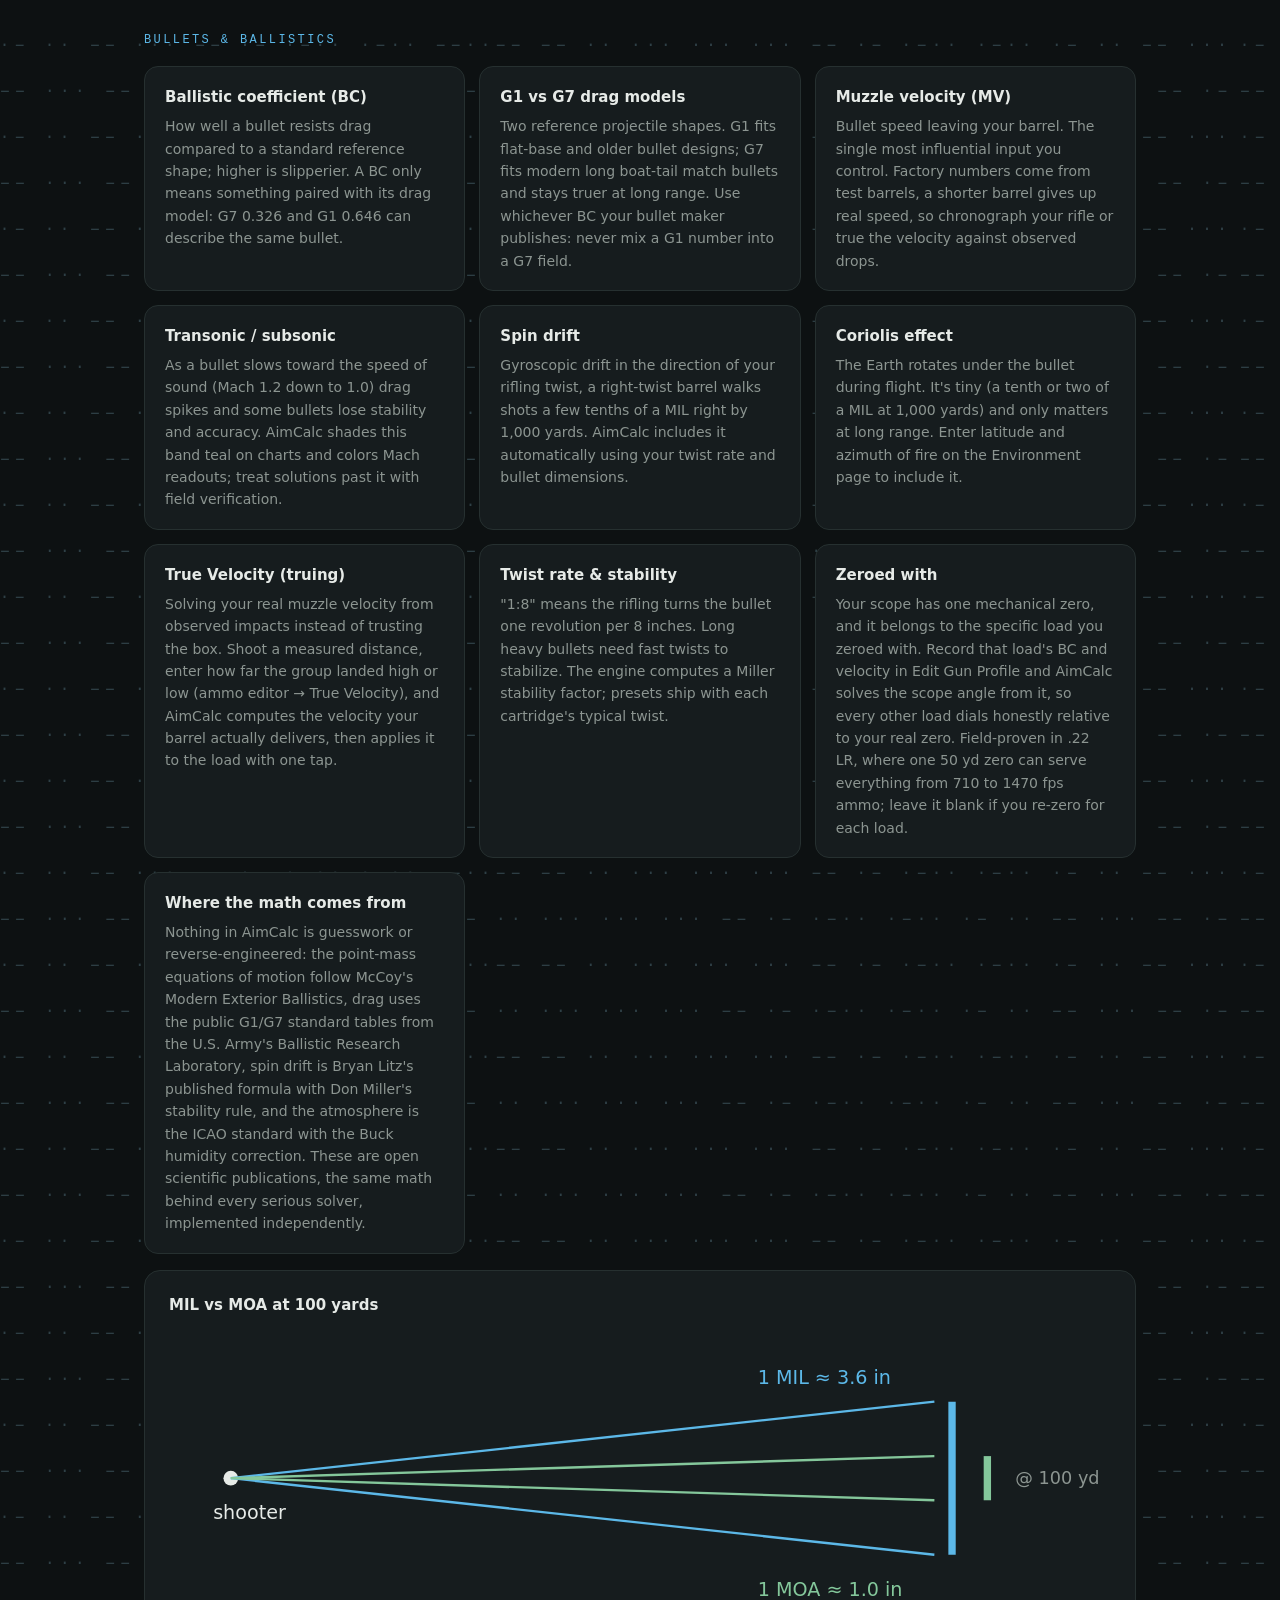
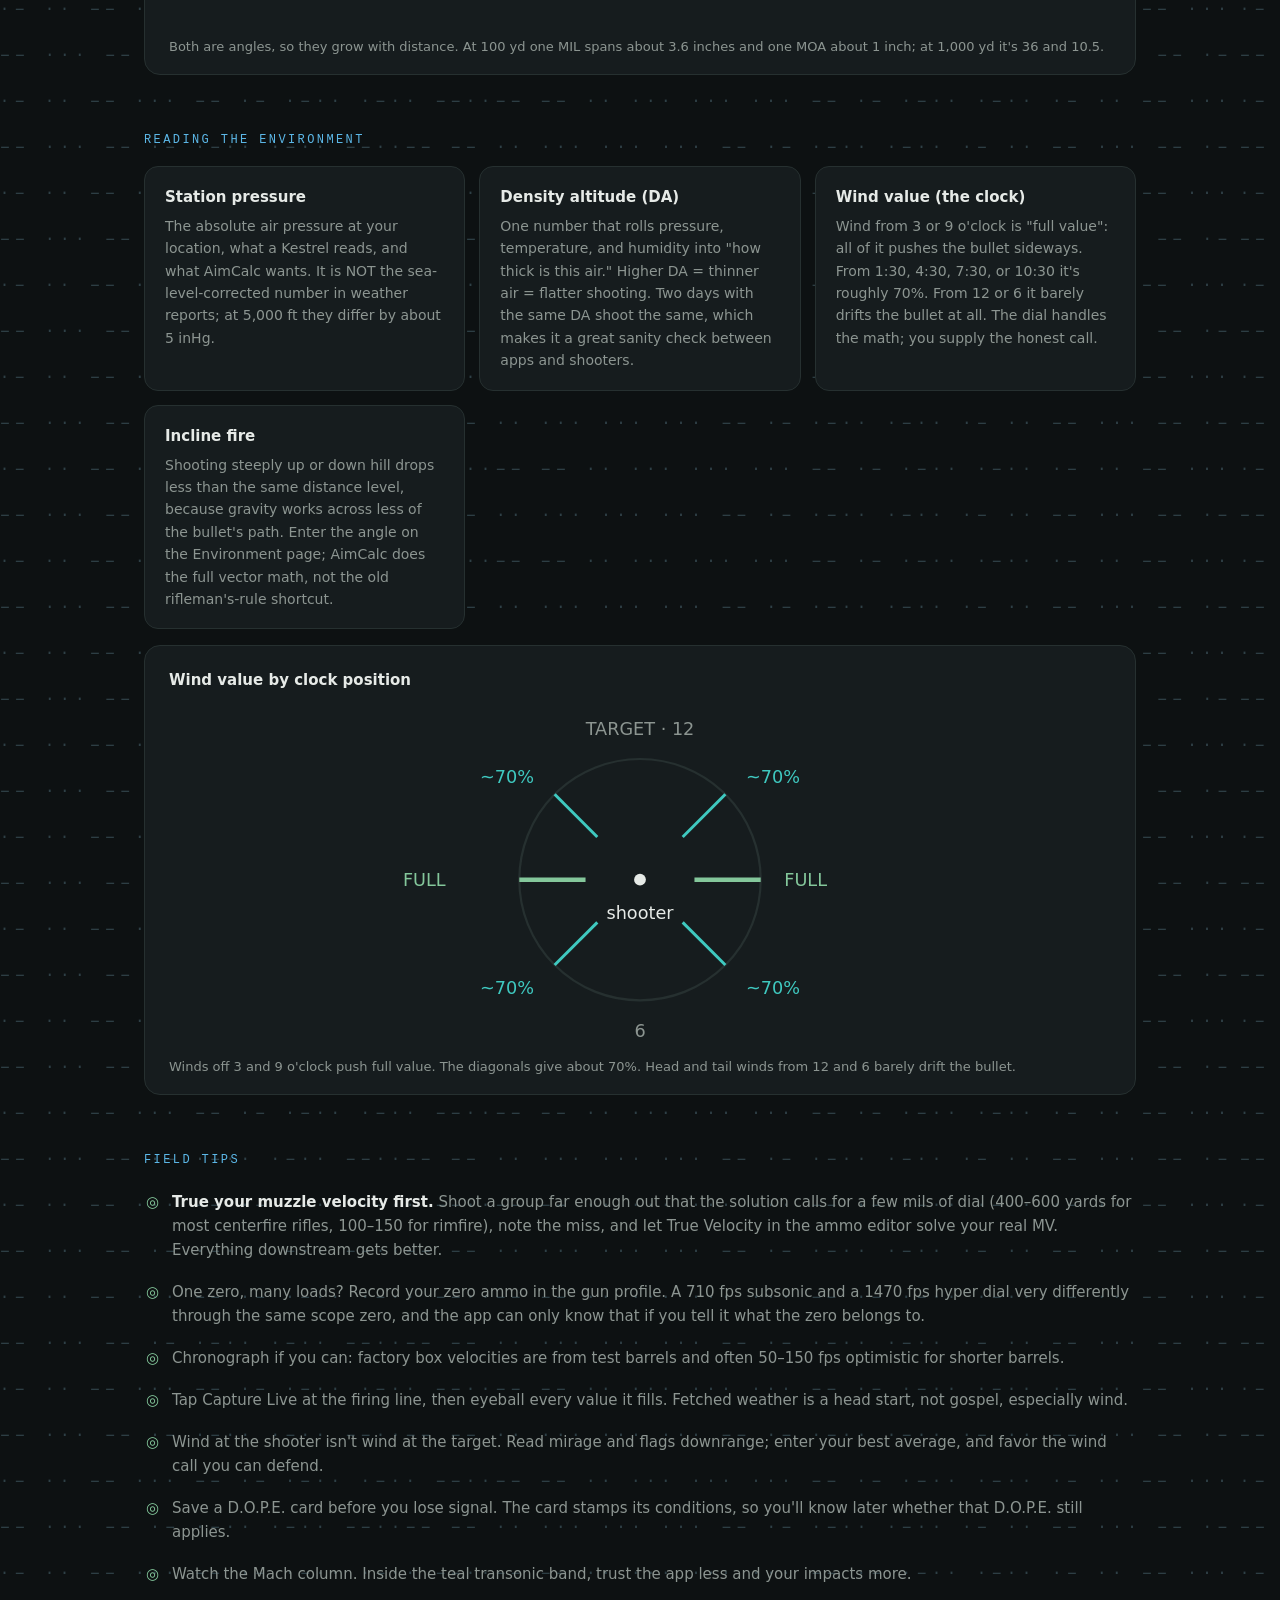
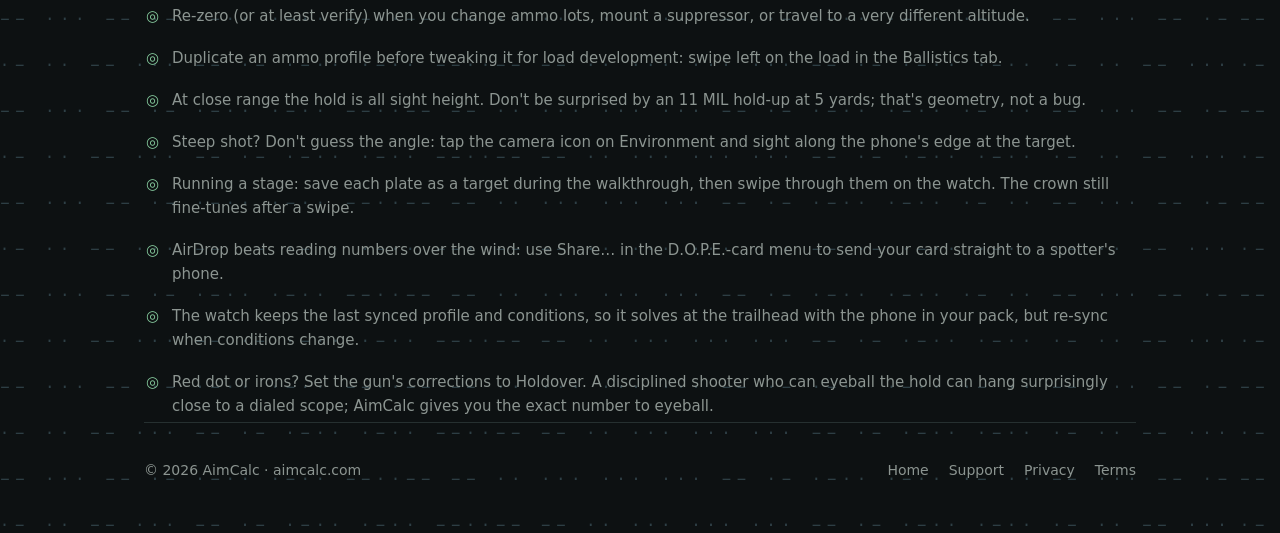
==== commit cb64df25: "Glossary diagram: sight height label joins sight line above the dashes Co-Authored-By: Claude Fable " ====
--- a/glossary.html
+++ b/glossary.html
@@ -67,7 +67,7 @@
       <circle cx="378" cy="88" r="5" fill="#84c79b"/>
       <circle cx="610" cy="152" r="5" fill="#7e96ee"/>
       <text x="545" y="70" font-size="13" fill="#8c9591">sight line</text>
-      <text x="50" y="115" font-size="13" fill="#3fc9c0">sight height</text>
+      <text x="50" y="80" font-size="13" fill="#3fc9c0">sight height</text>
       <text x="52" y="140" font-size="13" fill="#e6eae7">muzzle</text>
       <text x="368" y="72" font-size="13" fill="#84c79b">zero</text>
       <text x="455" y="175" font-size="13" fill="#7e96ee">drop = your dial-up</text>
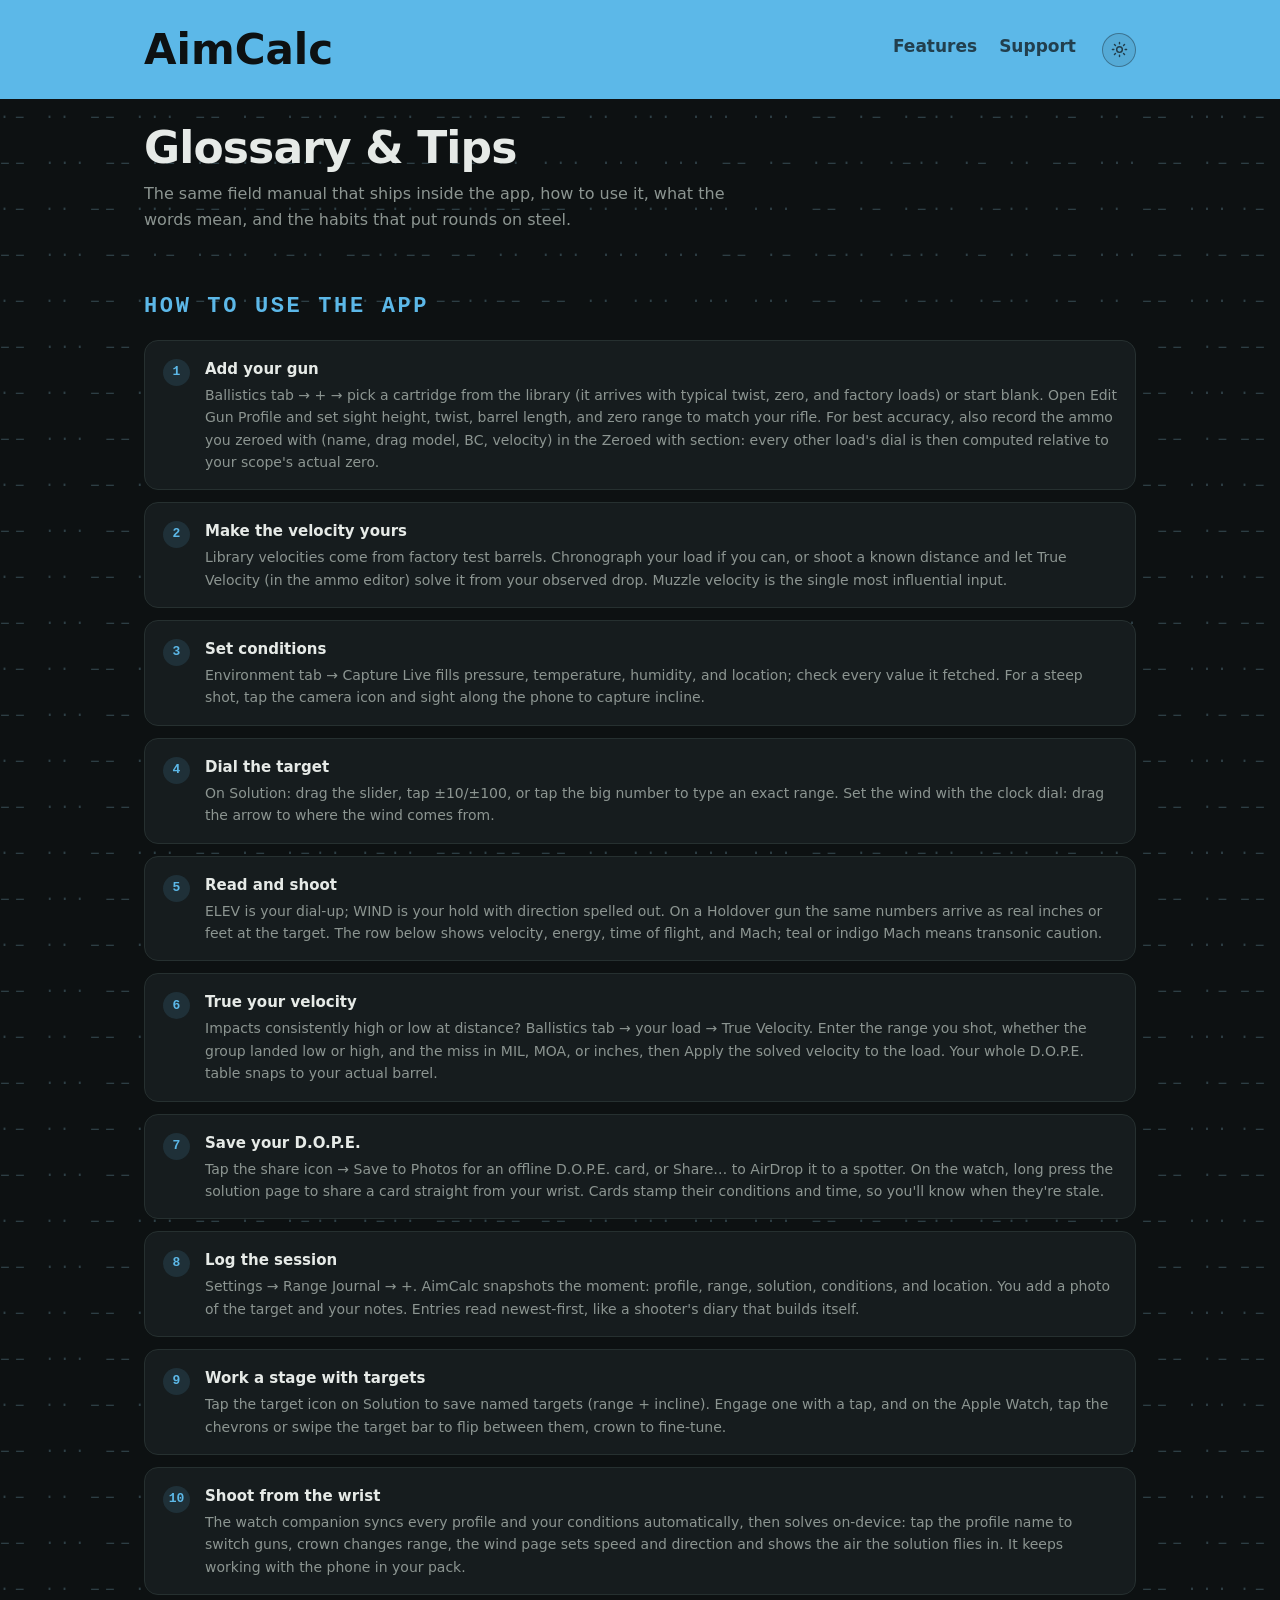
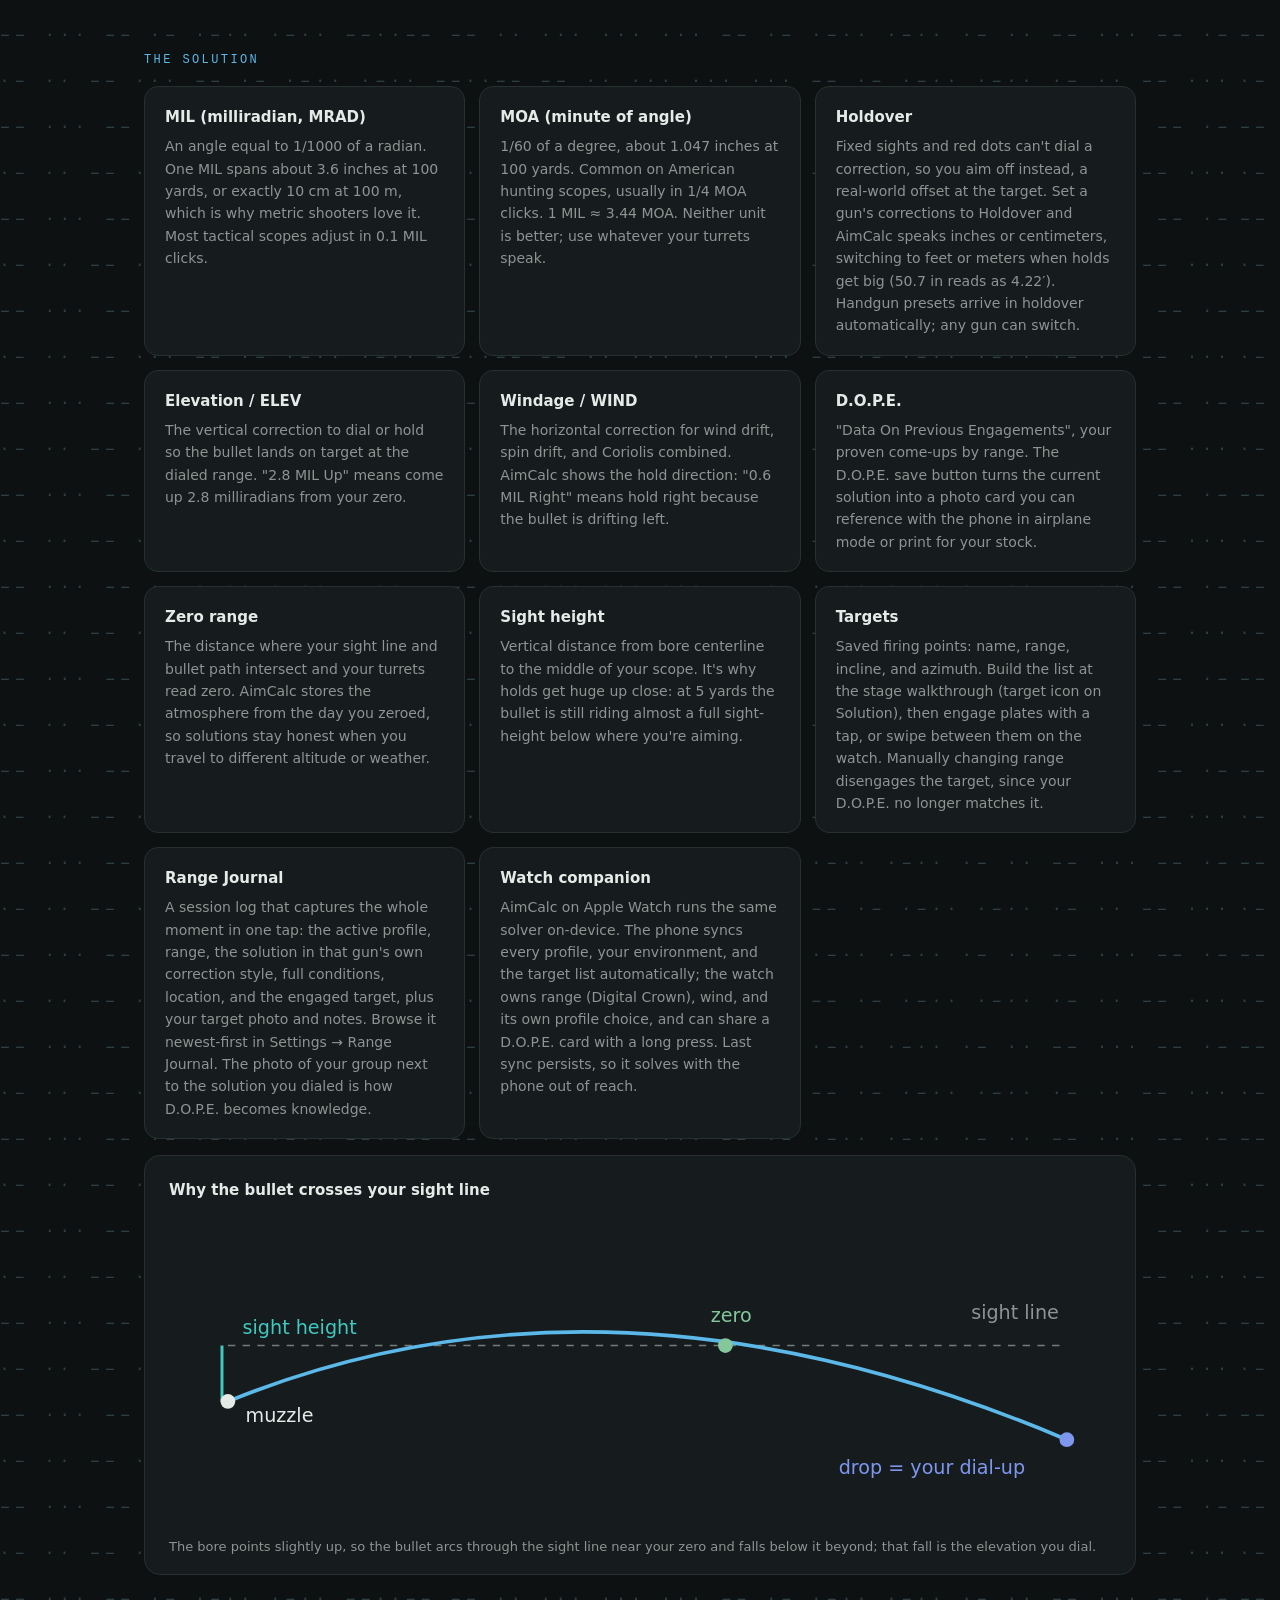
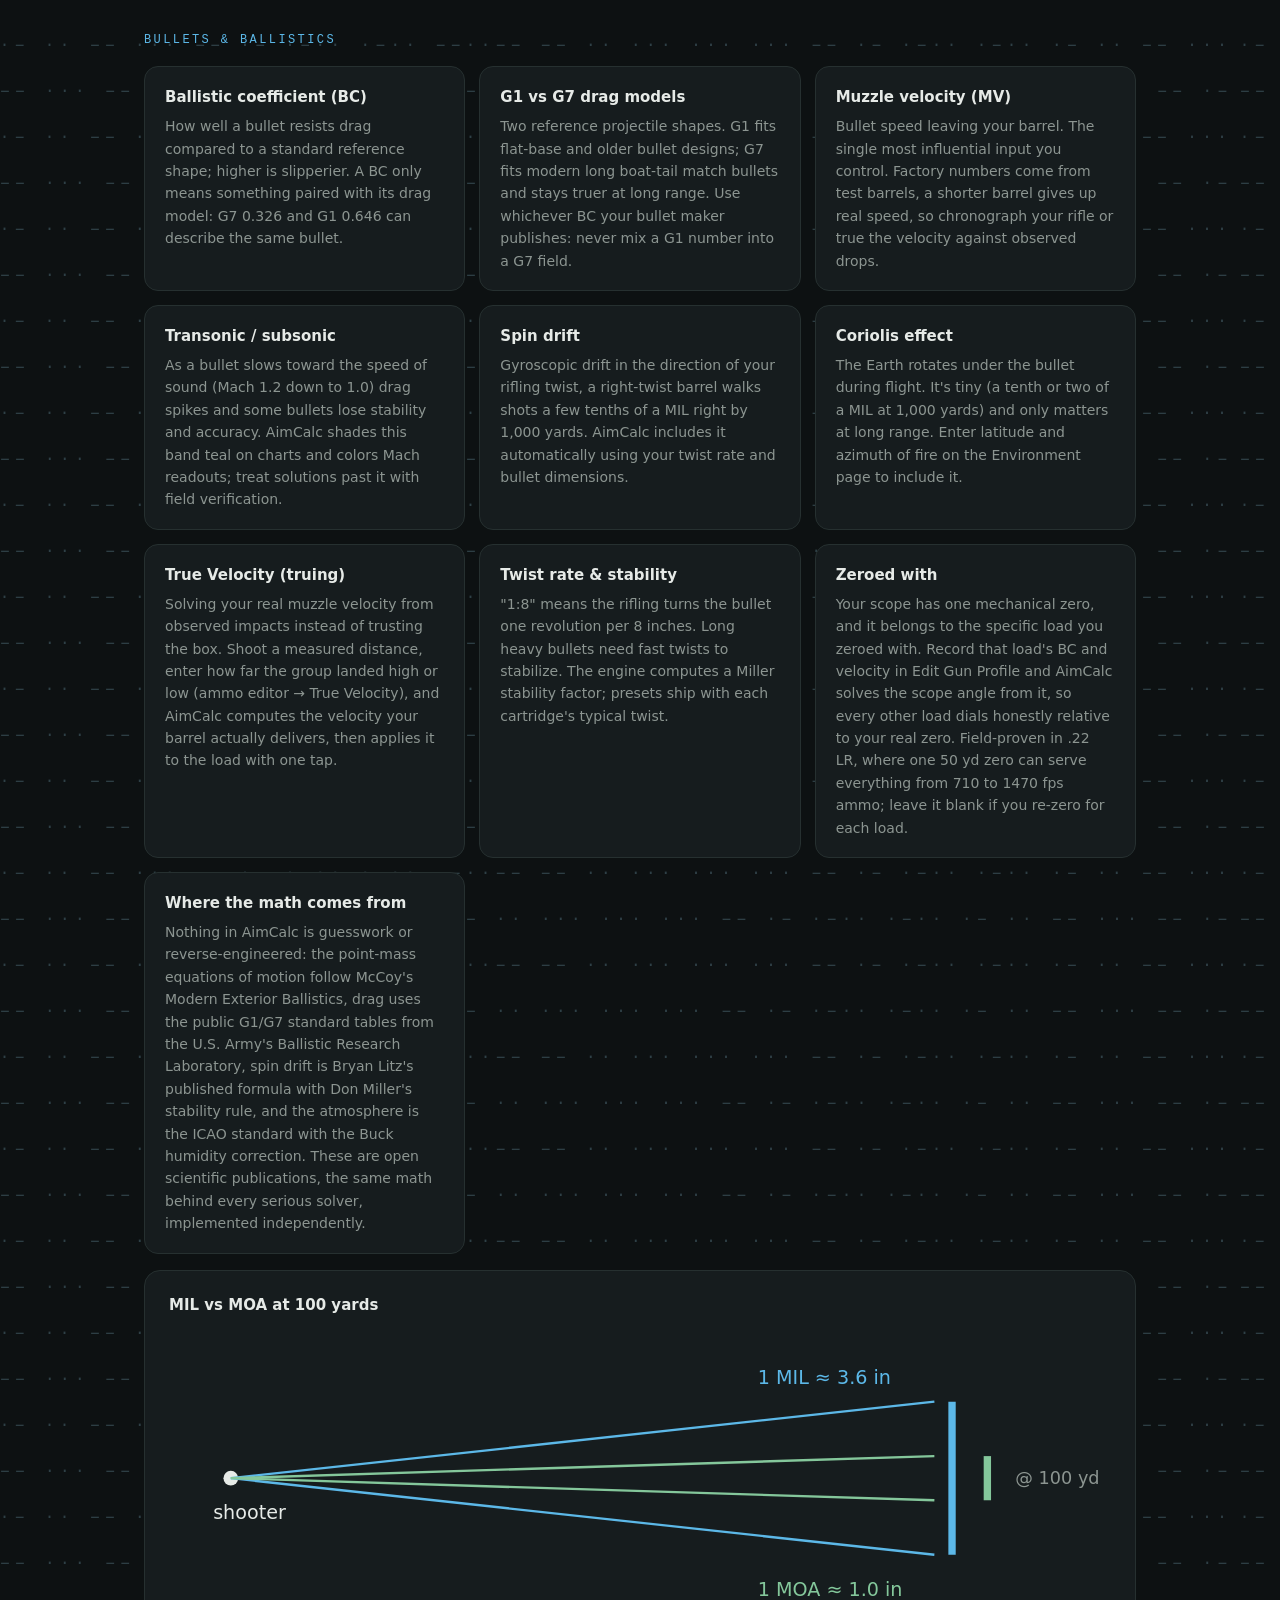
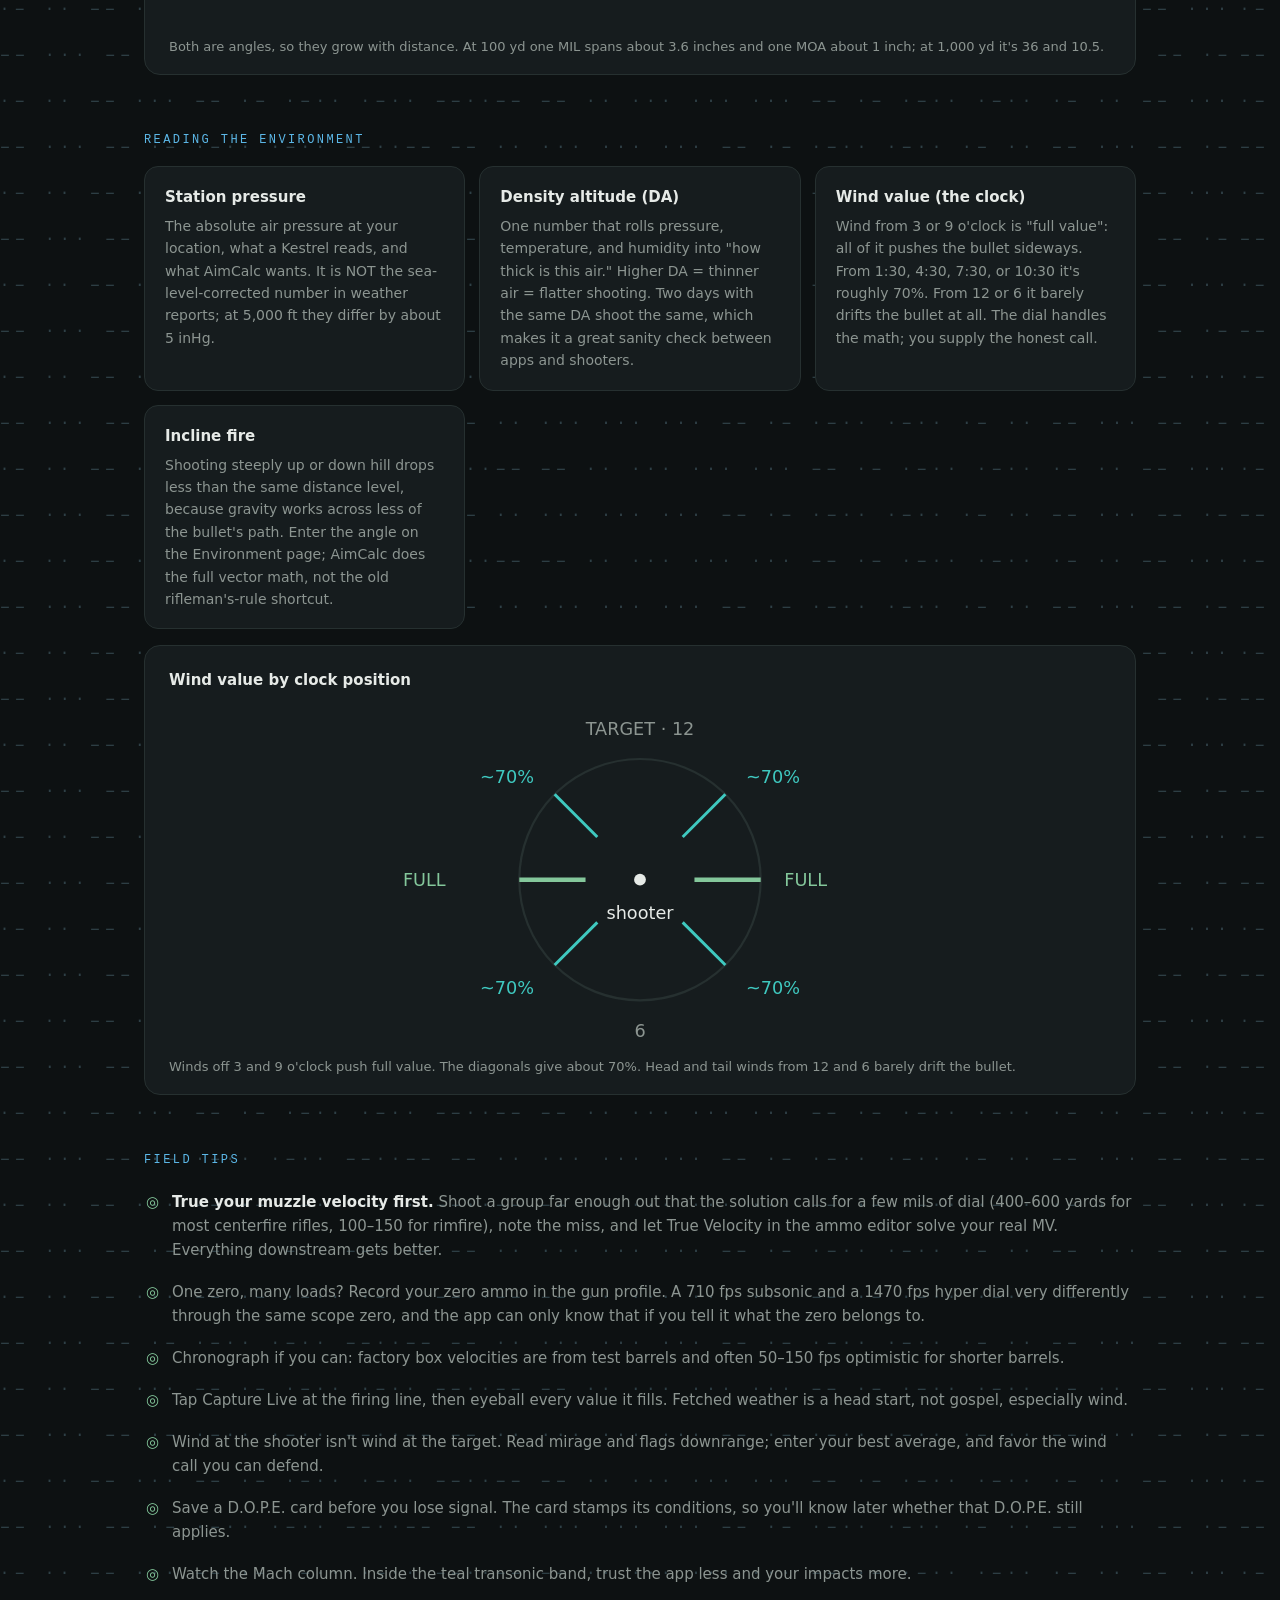
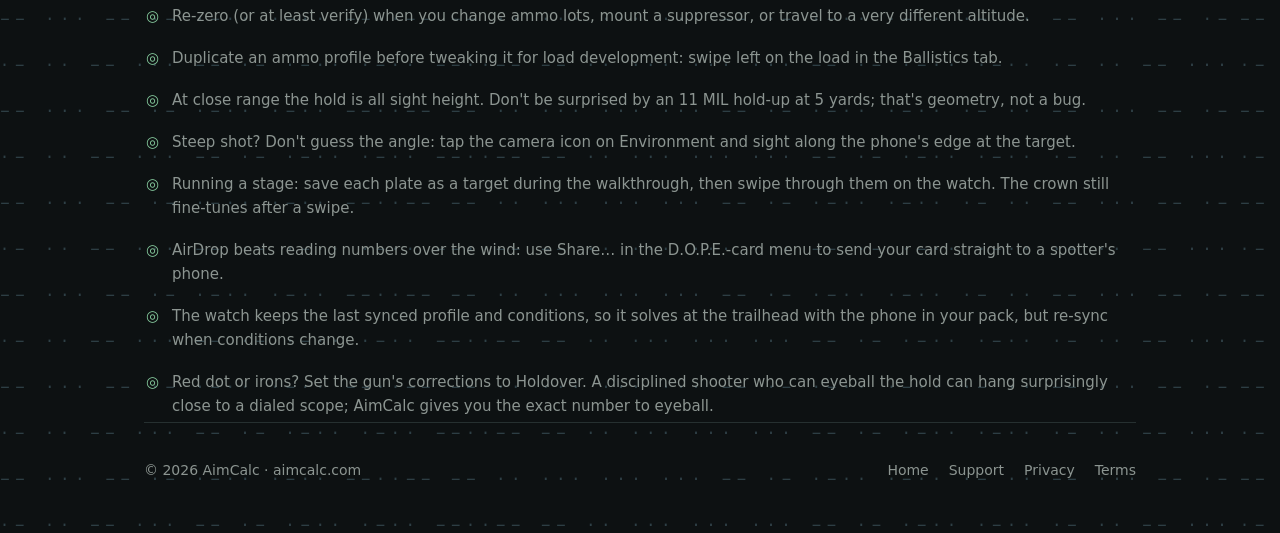
==== commit c6065cec: "Light/dark toggle in the top bar Sun/moon button on every page switches the site between the dark pa" ====
--- a/glossary.html
+++ b/glossary.html
@@ -8,6 +8,8 @@
 <link rel="icon" href="favicon.png" type="image/png">
 <link rel="apple-touch-icon" href="apple-touch-icon.png">
 <link rel="stylesheet" href="styles.css">
+<script>try{if(localStorage.getItem("aimcalc-theme")==="light")document.documentElement.setAttribute("data-theme","light")}catch(e){}</script>
+<script src="theme.js" defer></script>
 </head>
 <body>
 
@@ -19,6 +21,7 @@
     <div class="links">
       <a href="index.html#features">Features</a>
       <a href="support.html">Support</a>
+      <button class="theme-toggle" type="button" aria-label="Switch to light mode" aria-pressed="false" title="Light mode"><svg class="sun" viewBox="0 0 24 24" fill="none" stroke="currentColor" stroke-width="2" stroke-linecap="round" aria-hidden="true"><circle cx="12" cy="12" r="4"/><path d="M12 2v2M12 20v2M4.9 4.9l1.4 1.4M17.7 17.7l1.4 1.4M2 12h2M20 12h2M4.9 19.1l1.4-1.4M17.7 6.3l1.4-1.4"/></svg><svg class="moon" viewBox="0 0 24 24" fill="none" stroke="currentColor" stroke-width="2" stroke-linecap="round" stroke-linejoin="round" aria-hidden="true"><path d="M20 14.5A8.5 8.5 0 0 1 9.5 4a8.5 8.5 0 1 0 10.5 10.5z"/></svg></button>
     </div>
   </nav>
 </div></div>
--- a/styles.css
+++ b/styles.css
@@ -56,9 +56,23 @@
 @media (max-width: 860px) { .hero-icon { margin: 0 auto 20px; } }
 nav .links { margin-left: auto; display: flex; gap: 22px; }
 nav .links a {
-  color: var(--dim); font-size: 14px; font-weight: 500;
+  color: var(--dim); font-size: 17px; font-weight: 500;
 }
 nav .links a:hover { color: var(--ink); text-decoration: none; }
+
+/* Light / dark toggle. Shows the mode you would switch to. */
+.theme-toggle {
+  width: 34px; height: 34px; border-radius: 50%; flex-shrink: 0;
+  display: inline-flex; align-items: center; justify-content: center;
+  padding: 0; cursor: pointer; font: inherit;
+  color: rgba(13, 17, 18, .72);
+  border: 1px solid rgba(13, 17, 18, .35);
+  background: rgba(13, 17, 18, .08);
+  transition: color .15s ease, border-color .15s ease;
+}
+.theme-toggle:hover { color: #0d1112; border-color: #0d1112; }
+.theme-toggle svg { width: 17px; height: 17px; display: block; }
+nav .links .theme-toggle { margin-left: 4px; }
 
 /* ---------- hero ---------- */
 .hero {
@@ -190,6 +204,10 @@
   padding: 22px;
 }
 .feature .glyph { font-size: 22px; margin-bottom: 10px; display: block; }
+.feature .glyph-readout { display: flex; gap: 18px; align-items: center; min-height: 26px; }
+.glyph-readout b { font-family: var(--mono); font-size: 13px; font-weight: 700; font-feature-settings: "tnum"; }
+.glyph-readout small { font-size: 8px; font-weight: 600; letter-spacing: .08em; }
+.glyph-readout .ro-elev, .glyph-readout .ro-wind { color: var(--teal); }
 .feature h3 { font-size: 16px; font-weight: 650; margin-bottom: 6px; }
 .feature p { font-size: 14px; color: var(--dim); }
 
@@ -305,6 +323,19 @@
 .diagram h3 { font-size: 15px; font-weight: 650; margin-bottom: 14px; }
 .diagram svg { width: 100%; height: auto; display: block; }
 .diagram figcaption { font-size: 13px; color: var(--dim); margin-top: 12px; }
+/* Diagram SVGs are drawn in the dark palette; map those literals onto the
+   theme variables so they recolor in light mode. */
+.diagram [fill="#e6eae7"] { fill: var(--ink); }
+.diagram [fill="#8c9591"] { fill: var(--dim); }
+.diagram [fill="#5cb8e8"] { fill: var(--blue); }
+.diagram [fill="#84c79b"] { fill: var(--green); }
+.diagram [fill="#3fc9c0"] { fill: var(--teal); }
+.diagram [fill="#7e96ee"] { fill: var(--indigo); }
+.diagram [stroke="#263030"] { stroke: var(--line); }
+.diagram [stroke="#8c9591"] { stroke: var(--dim); }
+.diagram [stroke="#5cb8e8"] { stroke: var(--blue); }
+.diagram [stroke="#84c79b"] { stroke: var(--green); }
+.diagram [stroke="#3fc9c0"] { stroke: var(--teal); }
 
 .tips-list { list-style: none; display: grid; gap: 10px; }
 .tips-list li {
@@ -315,7 +346,7 @@
 
 /* ---------- app screenshots ---------- */
 .shots {
-  display: grid; grid-template-columns: repeat(auto-fit, minmax(170px, 1fr));
+  display: grid; grid-template-columns: repeat(auto-fit, minmax(122px, 1fr));
   gap: 20px;
 }
 .shot { text-align: center; }
@@ -378,7 +409,7 @@
     flex-wrap: wrap; gap: 6px 16px;
     justify-content: flex-end;
   }
-  .topbar .links a { font-size: 13.5px; }
+  .topbar .links a { font-size: 15.5px; }
   .hero { padding: 40px 0 56px; gap: 36px; }
   .phone { width: min(290px, 88vw); }
   .lede { font-size: 16px; }
@@ -397,3 +428,50 @@
   font-weight: 800;
   letter-spacing: 0.12em;
 }
+
+/* ---------- light mode ----------
+   Toggled by the sun/moon button in the top bar (theme.js); the app's light
+   palette, Old Glory blue and red on warm off-white. Dark stays the default. */
+[data-theme="light"] {
+  color-scheme: light;
+  --ground: #faf8f3;
+  --panel: #f1eee6;
+  --panel-2: #e6e2d8;
+  --line: #dbd7cc;
+  --ink: #15173a;
+  --dim: #565b78;
+  --blue: #3c3b6e;
+  --green: #b22234;
+  --teal: #b7791f;
+  --indigo: #7f84b8;
+}
+[data-theme="light"] body {
+  background-image: url("data:image/svg+xml,%3Csvg%20xmlns%3D%22http%3A%2F%2Fwww.w3.org%2F2000%2Fsvg%22%20width%3D%221240%22%20height%3D%22276%22%3E%3Ctext%20x%3D%220%22%20y%3D%2230%22%20font-family%3D%22Menlo%2CConsolas%2Cmonospace%22%20font-size%3D%2215%22%20letter-spacing%3D%226%22%20fill%3D%22%23dedce6%22%3E%C2%B7%E2%88%92%20%C2%B7%C2%B7%20%E2%88%92%E2%88%92%20%C2%B7%C2%B7%C2%B7%20%E2%88%92%E2%88%92%20%C2%B7%E2%88%92%20%C2%B7%E2%88%92%C2%B7%C2%B7%20%C2%B7%E2%88%92%C2%B7%C2%B7%20%E2%88%92%E2%88%92%C2%B7%C2%B7%E2%88%92%E2%88%92%20%E2%88%92%E2%88%92%20%C2%B7%C2%B7%20%C2%B7%C2%B7%C2%B7%20%C2%B7%C2%B7%C2%B7%20%C2%B7%C2%B7%C2%B7%20%E2%88%92%E2%88%92%20%C2%B7%E2%88%92%20%C2%B7%E2%88%92%C2%B7%C2%B7%20%C2%B7%E2%88%92%C2%B7%C2%B7%20%C2%B7%E2%88%92%20%C2%B7%C2%B7%20%E2%88%92%E2%88%92%20%C2%B7%C2%B7%C2%B7%20%E2%88%92%E2%88%92%20%C2%B7%E2%88%92%20%C2%B7%E2%88%92%C2%B7%C2%B7%20%C2%B7%E2%88%92%C2%B7%C2%B7%20%E2%88%92%E2%88%92%C2%B7%C2%B7%E2%88%92%E2%88%92%20%E2%88%92%E2%88%92%20%C2%B7%C2%B7%20%C2%B7%C2%B7%C2%B7%20%C2%B7%C2%B7%C2%B7%20%C2%B7%C2%B7%C2%B7%20%E2%88%92%E2%88%92%20%C2%B7%E2%88%92%20%C2%B7%E2%88%92%C2%B7%C2%B7%20%C2%B7%E2%88%92%C2%B7%C2%B7%20%C2%B7%E2%88%92%20%C2%B7%C2%B7%20%E2%88%92%E2%88%92%20%C2%B7%C2%B7%C2%B7%20%E2%88%92%E2%88%92%20%C2%B7%E2%88%92%20%C2%B7%E2%88%92%C2%B7%C2%B7%20%C2%B7%E2%88%92%C2%B7%C2%B7%20%E2%88%92%E2%88%92%C2%B7%C2%B7%E2%88%92%E2%88%92%20%E2%88%92%E2%88%92%20%C2%B7%C2%B7%20%C2%B7%C2%B7%C2%B7%20%C2%B7%C2%B7%C2%B7%20%C2%B7%C2%B7%C2%B7%20%E2%88%92%E2%88%92%20%C2%B7%E2%88%92%20%C2%B7%E2%88%92%C2%B7%C2%B7%20%C2%B7%E2%88%92%C2%B7%C2%B7%20%C2%B7%E2%88%92%20%C2%B7%C2%B7%20%E2%88%92%E2%88%92%20%C2%B7%C2%B7%C2%B7%20%E2%88%92%E2%88%92%20%C2%B7%E2%88%92%20%C2%B7%E2%88%92%C2%B7%C2%B7%20%C2%B7%E2%88%92%C2%B7%C2%B7%20%E2%88%92%E2%88%92%C2%B7%C2%B7%E2%88%92%E2%88%92%20%E2%88%92%E2%88%92%20%C2%B7%C2%B7%20%C2%B7%C2%B7%C2%B7%20%C2%B7%C2%B7%C2%B7%20%C2%B7%C2%B7%C2%B7%20%E2%88%92%E2%88%92%20%C2%B7%E2%88%92%20%C2%B7%E2%88%92%C2%B7%C2%B7%20%C2%B7%E2%88%92%C2%B7%C2%B7%20%3C%2Ftext%3E%3Ctext%20x%3D%22-90%22%20y%3D%2276%22%20font-family%3D%22Menlo%2CConsolas%2Cmonospace%22%20font-size%3D%2215%22%20letter-spacing%3D%226%22%20fill%3D%22%23dedce6%22%3E%C2%B7%E2%88%92%20%C2%B7%C2%B7%20%E2%88%92%E2%88%92%20%C2%B7%C2%B7%C2%B7%20%E2%88%92%E2%88%92%20%C2%B7%E2%88%92%20%C2%B7%E2%88%92%C2%B7%C2%B7%20%C2%B7%E2%88%92%C2%B7%C2%B7%20%E2%88%92%E2%88%92%C2%B7%C2%B7%E2%88%92%E2%88%92%20%E2%88%92%E2%88%92%20%C2%B7%C2%B7%20%C2%B7%C2%B7%C2%B7%20%C2%B7%C2%B7%C2%B7%20%C2%B7%C2%B7%C2%B7%20%E2%88%92%E2%88%92%20%C2%B7%E2%88%92%20%C2%B7%E2%88%92%C2%B7%C2%B7%20%C2%B7%E2%88%92%C2%B7%C2%B7%20%C2%B7%E2%88%92%20%C2%B7%C2%B7%20%E2%88%92%E2%88%92%20%C2%B7%C2%B7%C2%B7%20%E2%88%92%E2%88%92%20%C2%B7%E2%88%92%20%C2%B7%E2%88%92%C2%B7%C2%B7%20%C2%B7%E2%88%92%C2%B7%C2%B7%20%E2%88%92%E2%88%92%C2%B7%C2%B7%E2%88%92%E2%88%92%20%E2%88%92%E2%88%92%20%C2%B7%C2%B7%20%C2%B7%C2%B7%C2%B7%20%C2%B7%C2%B7%C2%B7%20%C2%B7%C2%B7%C2%B7%20%E2%88%92%E2%88%92%20%C2%B7%E2%88%92%20%C2%B7%E2%88%92%C2%B7%C2%B7%20%C2%B7%E2%88%92%C2%B7%C2%B7%20%C2%B7%E2%88%92%20%C2%B7%C2%B7%20%E2%88%92%E2%88%92%20%C2%B7%C2%B7%C2%B7%20%E2%88%92%E2%88%92%20%C2%B7%E2%88%92%20%C2%B7%E2%88%92%C2%B7%C2%B7%20%C2%B7%E2%88%92%C2%B7%C2%B7%20%E2%88%92%E2%88%92%C2%B7%C2%B7%E2%88%92%E2%88%92%20%E2%88%92%E2%88%92%20%C2%B7%C2%B7%20%C2%B7%C2%B7%C2%B7%20%C2%B7%C2%B7%C2%B7%20%C2%B7%C2%B7%C2%B7%20%E2%88%92%E2%88%92%20%C2%B7%E2%88%92%20%C2%B7%E2%88%92%C2%B7%C2%B7%20%C2%B7%E2%88%92%C2%B7%C2%B7%20%C2%B7%E2%88%92%20%C2%B7%C2%B7%20%E2%88%92%E2%88%92%20%C2%B7%C2%B7%C2%B7%20%E2%88%92%E2%88%92%20%C2%B7%E2%88%92%20%C2%B7%E2%88%92%C2%B7%C2%B7%20%C2%B7%E2%88%92%C2%B7%C2%B7%20%E2%88%92%E2%88%92%C2%B7%C2%B7%E2%88%92%E2%88%92%20%E2%88%92%E2%88%92%20%C2%B7%C2%B7%20%C2%B7%C2%B7%C2%B7%20%C2%B7%C2%B7%C2%B7%20%C2%B7%C2%B7%C2%B7%20%E2%88%92%E2%88%92%20%C2%B7%E2%88%92%20%C2%B7%E2%88%92%C2%B7%C2%B7%20%C2%B7%E2%88%92%C2%B7%C2%B7%20%3C%2Ftext%3E%3Ctext%20x%3D%220%22%20y%3D%22122%22%20font-family%3D%22Menlo%2CConsolas%2Cmonospace%22%20font-size%3D%2215%22%20letter-spacing%3D%226%22%20fill%3D%22%23dedce6%22%3E%C2%B7%E2%88%92%20%C2%B7%C2%B7%20%E2%88%92%E2%88%92%20%C2%B7%C2%B7%C2%B7%20%E2%88%92%E2%88%92%20%C2%B7%E2%88%92%20%C2%B7%E2%88%92%C2%B7%C2%B7%20%C2%B7%E2%88%92%C2%B7%C2%B7%20%E2%88%92%E2%88%92%C2%B7%C2%B7%E2%88%92%E2%88%92%20%E2%88%92%E2%88%92%20%C2%B7%C2%B7%20%C2%B7%C2%B7%C2%B7%20%C2%B7%C2%B7%C2%B7%20%C2%B7%C2%B7%C2%B7%20%E2%88%92%E2%88%92%20%C2%B7%E2%88%92%20%C2%B7%E2%88%92%C2%B7%C2%B7%20%C2%B7%E2%88%92%C2%B7%C2%B7%20%C2%B7%E2%88%92%20%C2%B7%C2%B7%20%E2%88%92%E2%88%92%20%C2%B7%C2%B7%C2%B7%20%E2%88%92%E2%88%92%20%C2%B7%E2%88%92%20%C2%B7%E2%88%92%C2%B7%C2%B7%20%C2%B7%E2%88%92%C2%B7%C2%B7%20%E2%88%92%E2%88%92%C2%B7%C2%B7%E2%88%92%E2%88%92%20%E2%88%92%E2%88%92%20%C2%B7%C2%B7%20%C2%B7%C2%B7%C2%B7%20%C2%B7%C2%B7%C2%B7%20%C2%B7%C2%B7%C2%B7%20%E2%88%92%E2%88%92%20%C2%B7%E2%88%92%20%C2%B7%E2%88%92%C2%B7%C2%B7%20%C2%B7%E2%88%92%C2%B7%C2%B7%20%C2%B7%E2%88%92%20%C2%B7%C2%B7%20%E2%88%92%E2%88%92%20%C2%B7%C2%B7%C2%B7%20%E2%88%92%E2%88%92%20%C2%B7%E2%88%92%20%C2%B7%E2%88%92%C2%B7%C2%B7%20%C2%B7%E2%88%92%C2%B7%C2%B7%20%E2%88%92%E2%88%92%C2%B7%C2%B7%E2%88%92%E2%88%92%20%E2%88%92%E2%88%92%20%C2%B7%C2%B7%20%C2%B7%C2%B7%C2%B7%20%C2%B7%C2%B7%C2%B7%20%C2%B7%C2%B7%C2%B7%20%E2%88%92%E2%88%92%20%C2%B7%E2%88%92%20%C2%B7%E2%88%92%C2%B7%C2%B7%20%C2%B7%E2%88%92%C2%B7%C2%B7%20%C2%B7%E2%88%92%20%C2%B7%C2%B7%20%E2%88%92%E2%88%92%20%C2%B7%C2%B7%C2%B7%20%E2%88%92%E2%88%92%20%C2%B7%E2%88%92%20%C2%B7%E2%88%92%C2%B7%C2%B7%20%C2%B7%E2%88%92%C2%B7%C2%B7%20%E2%88%92%E2%88%92%C2%B7%C2%B7%E2%88%92%E2%88%92%20%E2%88%92%E2%88%92%20%C2%B7%C2%B7%20%C2%B7%C2%B7%C2%B7%20%C2%B7%C2%B7%C2%B7%20%C2%B7%C2%B7%C2%B7%20%E2%88%92%E2%88%92%20%C2%B7%E2%88%92%20%C2%B7%E2%88%92%C2%B7%C2%B7%20%C2%B7%E2%88%92%C2%B7%C2%B7%20%3C%2Ftext%3E%3Ctext%20x%3D%22-90%22%20y%3D%22168%22%20font-family%3D%22Menlo%2CConsolas%2Cmonospace%22%20font-size%3D%2215%22%20letter-spacing%3D%226%22%20fill%3D%22%23dedce6%22%3E%C2%B7%E2%88%92%20%C2%B7%C2%B7%20%E2%88%92%E2%88%92%20%C2%B7%C2%B7%C2%B7%20%E2%88%92%E2%88%92%20%C2%B7%E2%88%92%20%C2%B7%E2%88%92%C2%B7%C2%B7%20%C2%B7%E2%88%92%C2%B7%C2%B7%20%E2%88%92%E2%88%92%C2%B7%C2%B7%E2%88%92%E2%88%92%20%E2%88%92%E2%88%92%20%C2%B7%C2%B7%20%C2%B7%C2%B7%C2%B7%20%C2%B7%C2%B7%C2%B7%20%C2%B7%C2%B7%C2%B7%20%E2%88%92%E2%88%92%20%C2%B7%E2%88%92%20%C2%B7%E2%88%92%C2%B7%C2%B7%20%C2%B7%E2%88%92%C2%B7%C2%B7%20%C2%B7%E2%88%92%20%C2%B7%C2%B7%20%E2%88%92%E2%88%92%20%C2%B7%C2%B7%C2%B7%20%E2%88%92%E2%88%92%20%C2%B7%E2%88%92%20%C2%B7%E2%88%92%C2%B7%C2%B7%20%C2%B7%E2%88%92%C2%B7%C2%B7%20%E2%88%92%E2%88%92%C2%B7%C2%B7%E2%88%92%E2%88%92%20%E2%88%92%E2%88%92%20%C2%B7%C2%B7%20%C2%B7%C2%B7%C2%B7%20%C2%B7%C2%B7%C2%B7%20%C2%B7%C2%B7%C2%B7%20%E2%88%92%E2%88%92%20%C2%B7%E2%88%92%20%C2%B7%E2%88%92%C2%B7%C2%B7%20%C2%B7%E2%88%92%C2%B7%C2%B7%20%C2%B7%E2%88%92%20%C2%B7%C2%B7%20%E2%88%92%E2%88%92%20%C2%B7%C2%B7%C2%B7%20%E2%88%92%E2%88%92%20%C2%B7%E2%88%92%20%C2%B7%E2%88%92%C2%B7%C2%B7%20%C2%B7%E2%88%92%C2%B7%C2%B7%20%E2%88%92%E2%88%92%C2%B7%C2%B7%E2%88%92%E2%88%92%20%E2%88%92%E2%88%92%20%C2%B7%C2%B7%20%C2%B7%C2%B7%C2%B7%20%C2%B7%C2%B7%C2%B7%20%C2%B7%C2%B7%C2%B7%20%E2%88%92%E2%88%92%20%C2%B7%E2%88%92%20%C2%B7%E2%88%92%C2%B7%C2%B7%20%C2%B7%E2%88%92%C2%B7%C2%B7%20%C2%B7%E2%88%92%20%C2%B7%C2%B7%20%E2%88%92%E2%88%92%20%C2%B7%C2%B7%C2%B7%20%E2%88%92%E2%88%92%20%C2%B7%E2%88%92%20%C2%B7%E2%88%92%C2%B7%C2%B7%20%C2%B7%E2%88%92%C2%B7%C2%B7%20%E2%88%92%E2%88%92%C2%B7%C2%B7%E2%88%92%E2%88%92%20%E2%88%92%E2%88%92%20%C2%B7%C2%B7%20%C2%B7%C2%B7%C2%B7%20%C2%B7%C2%B7%C2%B7%20%C2%B7%C2%B7%C2%B7%20%E2%88%92%E2%88%92%20%C2%B7%E2%88%92%20%C2%B7%E2%88%92%C2%B7%C2%B7%20%C2%B7%E2%88%92%C2%B7%C2%B7%20%3C%2Ftext%3E%3Ctext%20x%3D%220%22%20y%3D%22214%22%20font-family%3D%22Menlo%2CConsolas%2Cmonospace%22%20font-size%3D%2215%22%20letter-spacing%3D%226%22%20fill%3D%22%23dedce6%22%3E%C2%B7%E2%88%92%20%C2%B7%C2%B7%20%E2%88%92%E2%88%92%20%C2%B7%C2%B7%C2%B7%20%E2%88%92%E2%88%92%20%C2%B7%E2%88%92%20%C2%B7%E2%88%92%C2%B7%C2%B7%20%C2%B7%E2%88%92%C2%B7%C2%B7%20%E2%88%92%E2%88%92%C2%B7%C2%B7%E2%88%92%E2%88%92%20%E2%88%92%E2%88%92%20%C2%B7%C2%B7%20%C2%B7%C2%B7%C2%B7%20%C2%B7%C2%B7%C2%B7%20%C2%B7%C2%B7%C2%B7%20%E2%88%92%E2%88%92%20%C2%B7%E2%88%92%20%C2%B7%E2%88%92%C2%B7%C2%B7%20%C2%B7%E2%88%92%C2%B7%C2%B7%20%C2%B7%E2%88%92%20%C2%B7%C2%B7%20%E2%88%92%E2%88%92%20%C2%B7%C2%B7%C2%B7%20%E2%88%92%E2%88%92%20%C2%B7%E2%88%92%20%C2%B7%E2%88%92%C2%B7%C2%B7%20%C2%B7%E2%88%92%C2%B7%C2%B7%20%E2%88%92%E2%88%92%C2%B7%C2%B7%E2%88%92%E2%88%92%20%E2%88%92%E2%88%92%20%C2%B7%C2%B7%20%C2%B7%C2%B7%C2%B7%20%C2%B7%C2%B7%C2%B7%20%C2%B7%C2%B7%C2%B7%20%E2%88%92%E2%88%92%20%C2%B7%E2%88%92%20%C2%B7%E2%88%92%C2%B7%C2%B7%20%C2%B7%E2%88%92%C2%B7%C2%B7%20%C2%B7%E2%88%92%20%C2%B7%C2%B7%20%E2%88%92%E2%88%92%20%C2%B7%C2%B7%C2%B7%20%E2%88%92%E2%88%92%20%C2%B7%E2%88%92%20%C2%B7%E2%88%92%C2%B7%C2%B7%20%C2%B7%E2%88%92%C2%B7%C2%B7%20%E2%88%92%E2%88%92%C2%B7%C2%B7%E2%88%92%E2%88%92%20%E2%88%92%E2%88%92%20%C2%B7%C2%B7%20%C2%B7%C2%B7%C2%B7%20%C2%B7%C2%B7%C2%B7%20%C2%B7%C2%B7%C2%B7%20%E2%88%92%E2%88%92%20%C2%B7%E2%88%92%20%C2%B7%E2%88%92%C2%B7%C2%B7%20%C2%B7%E2%88%92%C2%B7%C2%B7%20%C2%B7%E2%88%92%20%C2%B7%C2%B7%20%E2%88%92%E2%88%92%20%C2%B7%C2%B7%C2%B7%20%E2%88%92%E2%88%92%20%C2%B7%E2%88%92%20%C2%B7%E2%88%92%C2%B7%C2%B7%20%C2%B7%E2%88%92%C2%B7%C2%B7%20%E2%88%92%E2%88%92%C2%B7%C2%B7%E2%88%92%E2%88%92%20%E2%88%92%E2%88%92%20%C2%B7%C2%B7%20%C2%B7%C2%B7%C2%B7%20%C2%B7%C2%B7%C2%B7%20%C2%B7%C2%B7%C2%B7%20%E2%88%92%E2%88%92%20%C2%B7%E2%88%92%20%C2%B7%E2%88%92%C2%B7%C2%B7%20%C2%B7%E2%88%92%C2%B7%C2%B7%20%3C%2Ftext%3E%3Ctext%20x%3D%22-90%22%20y%3D%22260%22%20font-family%3D%22Menlo%2CConsolas%2Cmonospace%22%20font-size%3D%2215%22%20letter-spacing%3D%226%22%20fill%3D%22%23dedce6%22%3E%C2%B7%E2%88%92%20%C2%B7%C2%B7%20%E2%88%92%E2%88%92%20%C2%B7%C2%B7%C2%B7%20%E2%88%92%E2%88%92%20%C2%B7%E2%88%92%20%C2%B7%E2%88%92%C2%B7%C2%B7%20%C2%B7%E2%88%92%C2%B7%C2%B7%20%E2%88%92%E2%88%92%C2%B7%C2%B7%E2%88%92%E2%88%92%20%E2%88%92%E2%88%92%20%C2%B7%C2%B7%20%C2%B7%C2%B7%C2%B7%20%C2%B7%C2%B7%C2%B7%20%C2%B7%C2%B7%C2%B7%20%E2%88%92%E2%88%92%20%C2%B7%E2%88%92%20%C2%B7%E2%88%92%C2%B7%C2%B7%20%C2%B7%E2%88%92%C2%B7%C2%B7%20%C2%B7%E2%88%92%20%C2%B7%C2%B7%20%E2%88%92%E2%88%92%20%C2%B7%C2%B7%C2%B7%20%E2%88%92%E2%88%92%20%C2%B7%E2%88%92%20%C2%B7%E2%88%92%C2%B7%C2%B7%20%C2%B7%E2%88%92%C2%B7%C2%B7%20%E2%88%92%E2%88%92%C2%B7%C2%B7%E2%88%92%E2%88%92%20%E2%88%92%E2%88%92%20%C2%B7%C2%B7%20%C2%B7%C2%B7%C2%B7%20%C2%B7%C2%B7%C2%B7%20%C2%B7%C2%B7%C2%B7%20%E2%88%92%E2%88%92%20%C2%B7%E2%88%92%20%C2%B7%E2%88%92%C2%B7%C2%B7%20%C2%B7%E2%88%92%C2%B7%C2%B7%20%C2%B7%E2%88%92%20%C2%B7%C2%B7%20%E2%88%92%E2%88%92%20%C2%B7%C2%B7%C2%B7%20%E2%88%92%E2%88%92%20%C2%B7%E2%88%92%20%C2%B7%E2%88%92%C2%B7%C2%B7%20%C2%B7%E2%88%92%C2%B7%C2%B7%20%E2%88%92%E2%88%92%C2%B7%C2%B7%E2%88%92%E2%88%92%20%E2%88%92%E2%88%92%20%C2%B7%C2%B7%20%C2%B7%C2%B7%C2%B7%20%C2%B7%C2%B7%C2%B7%20%C2%B7%C2%B7%C2%B7%20%E2%88%92%E2%88%92%20%C2%B7%E2%88%92%20%C2%B7%E2%88%92%C2%B7%C2%B7%20%C2%B7%E2%88%92%C2%B7%C2%B7%20%C2%B7%E2%88%92%20%C2%B7%C2%B7%20%E2%88%92%E2%88%92%20%C2%B7%C2%B7%C2%B7%20%E2%88%92%E2%88%92%20%C2%B7%E2%88%92%20%C2%B7%E2%88%92%C2%B7%C2%B7%20%C2%B7%E2%88%92%C2%B7%C2%B7%20%E2%88%92%E2%88%92%C2%B7%C2%B7%E2%88%92%E2%88%92%20%E2%88%92%E2%88%92%20%C2%B7%C2%B7%20%C2%B7%C2%B7%C2%B7%20%C2%B7%C2%B7%C2%B7%20%C2%B7%C2%B7%C2%B7%20%E2%88%92%E2%88%92%20%C2%B7%E2%88%92%20%C2%B7%E2%88%92%C2%B7%C2%B7%20%C2%B7%E2%88%92%C2%B7%C2%B7%20%3C%2Ftext%3E%3C%2Fsvg%3E");
+}
+/* The flag-blue top bar is deep now, so its text goes cream. */
+[data-theme="light"] .topbar .brand, [data-theme="light"] .topbar .brand:hover { color: #faf8f3; }
+[data-theme="light"] .topbar .links a { color: rgba(250, 248, 243, .82); }
+[data-theme="light"] .topbar .links a:hover { color: #faf8f3; }
+[data-theme="light"] .theme-toggle {
+  color: rgba(250, 248, 243, .85);
+  border-color: rgba(250, 248, 243, .4);
+  background: rgba(250, 248, 243, .1);
+}
+[data-theme="light"] .theme-toggle:hover { color: #faf8f3; border-color: #faf8f3; }
+.theme-toggle .moon { display: none; }
+[data-theme="light"] .theme-toggle .sun { display: none; }
+[data-theme="light"] .theme-toggle .moon { display: block; }
+/* Device frames stay dark; shadows soften on cream. */
+[data-theme="light"] .phone { box-shadow: 0 30px 70px rgba(21, 23, 58, .22), inset 0 0 0 7px #000; border-color: #2a2c44; }
+[data-theme="light"] .shot img { box-shadow: 0 18px 44px rgba(21, 23, 58, .18); }
+[data-theme="light"] .pill-dot { box-shadow: 0 0 6px rgba(178, 34, 52, .45); }
+[data-theme="light"] .steps .num { background: rgba(60, 59, 110, .12); }
+[data-theme="light"] .range-track i { box-shadow: 0 1px 3px rgba(0, 0, 0, .25); }
+[data-theme="light"] .lightbox { background: rgba(250, 248, 243, .94); }
+[data-theme="light"] .lightbox img { box-shadow: 0 30px 80px rgba(21, 23, 58, .3); }
+/* The watch mockup keeps its dark screen either way. */
+[data-theme="light"] .watch {
+  --ink: #e6eae7; --dim: #8c9591; --blue: #5cb8e8; --green: #84c79b; --line: #263030;
+  color: var(--ink);
+  box-shadow: 0 24px 60px rgba(21, 23, 58, .25), inset 0 0 0 6px #000;
+}
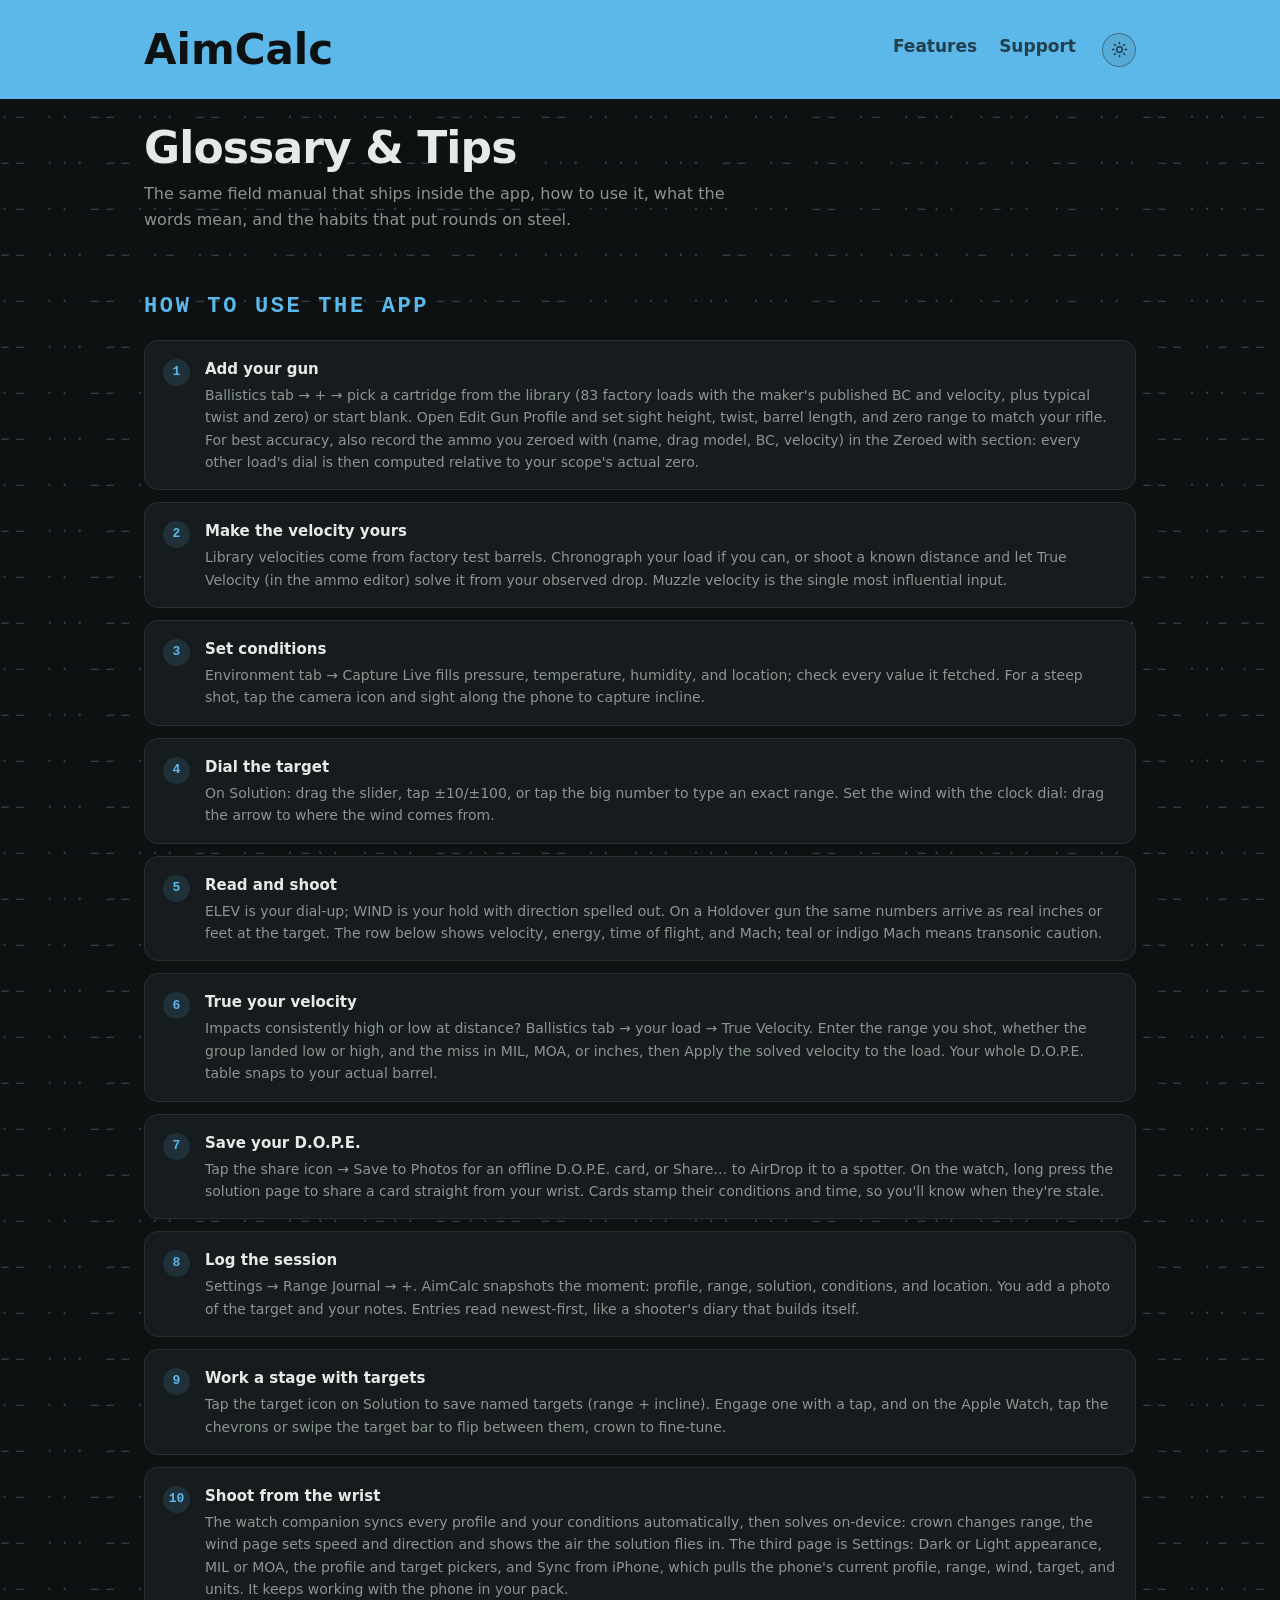
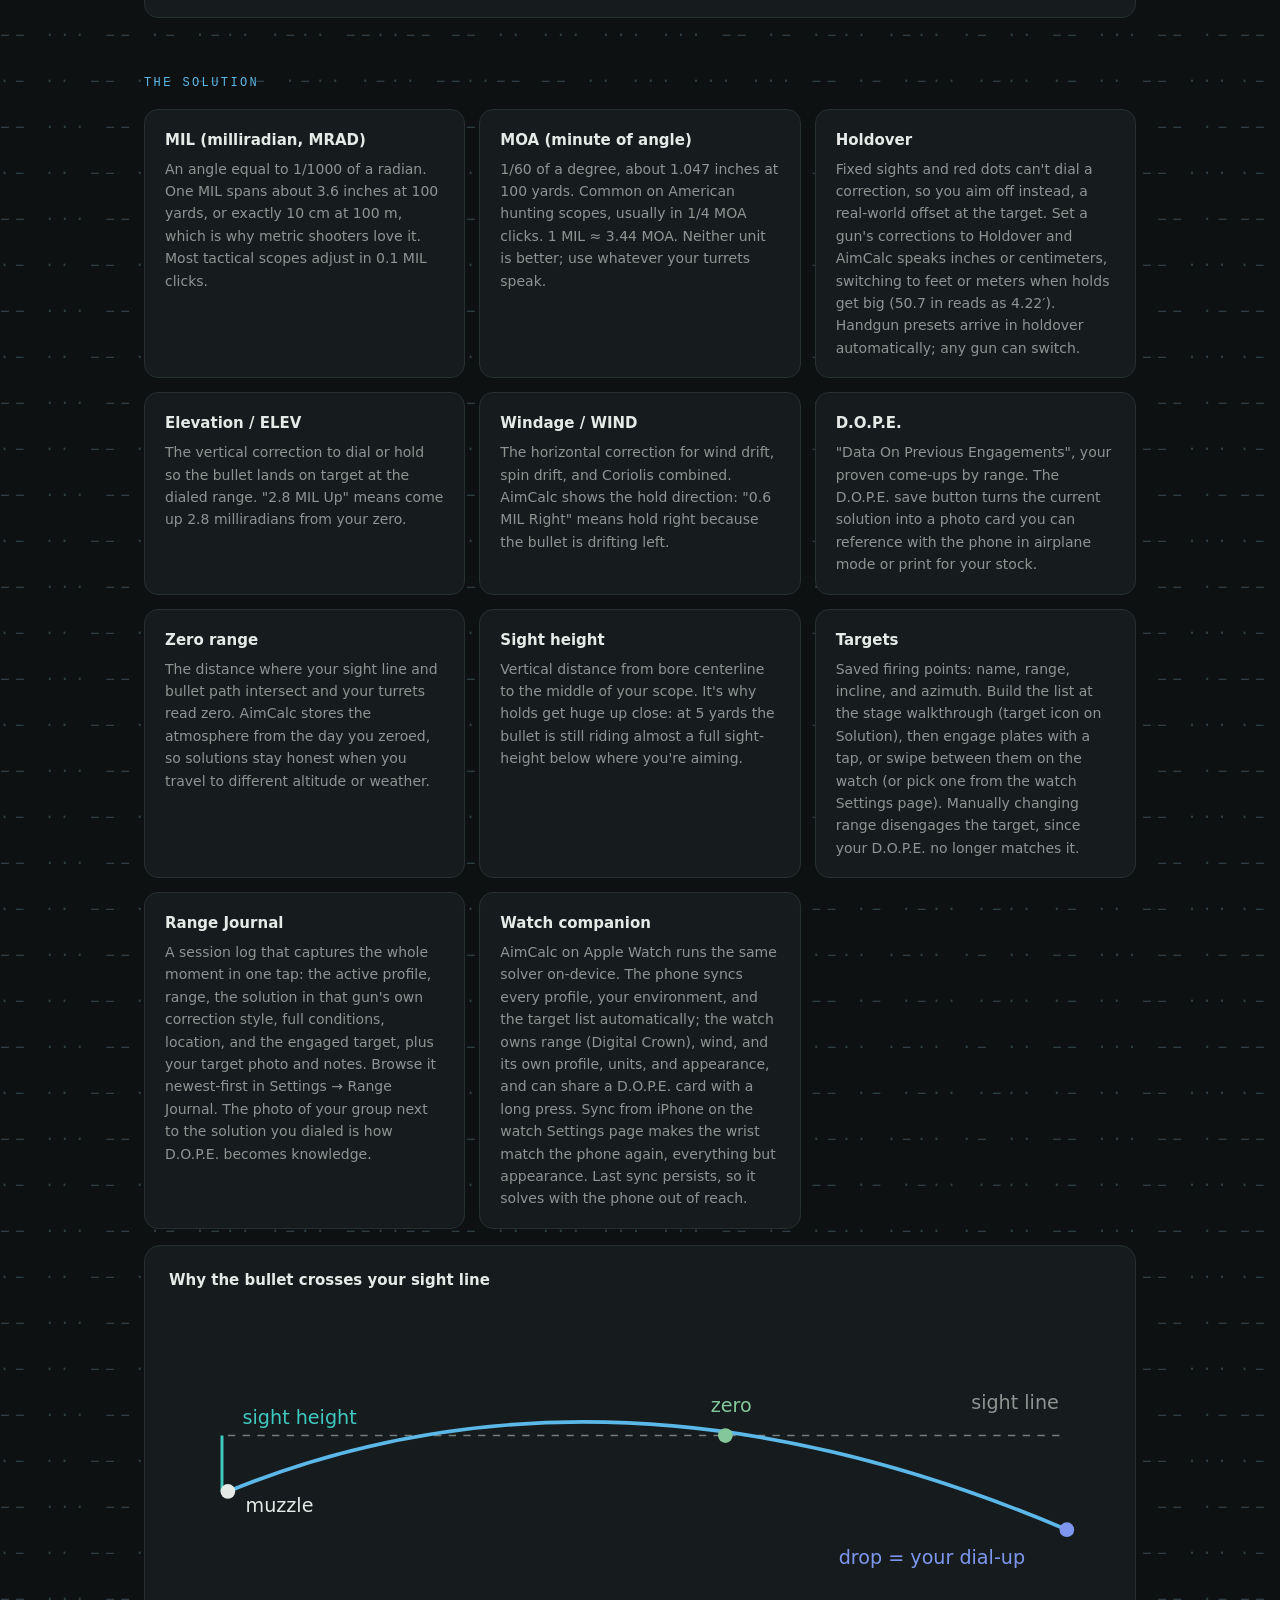
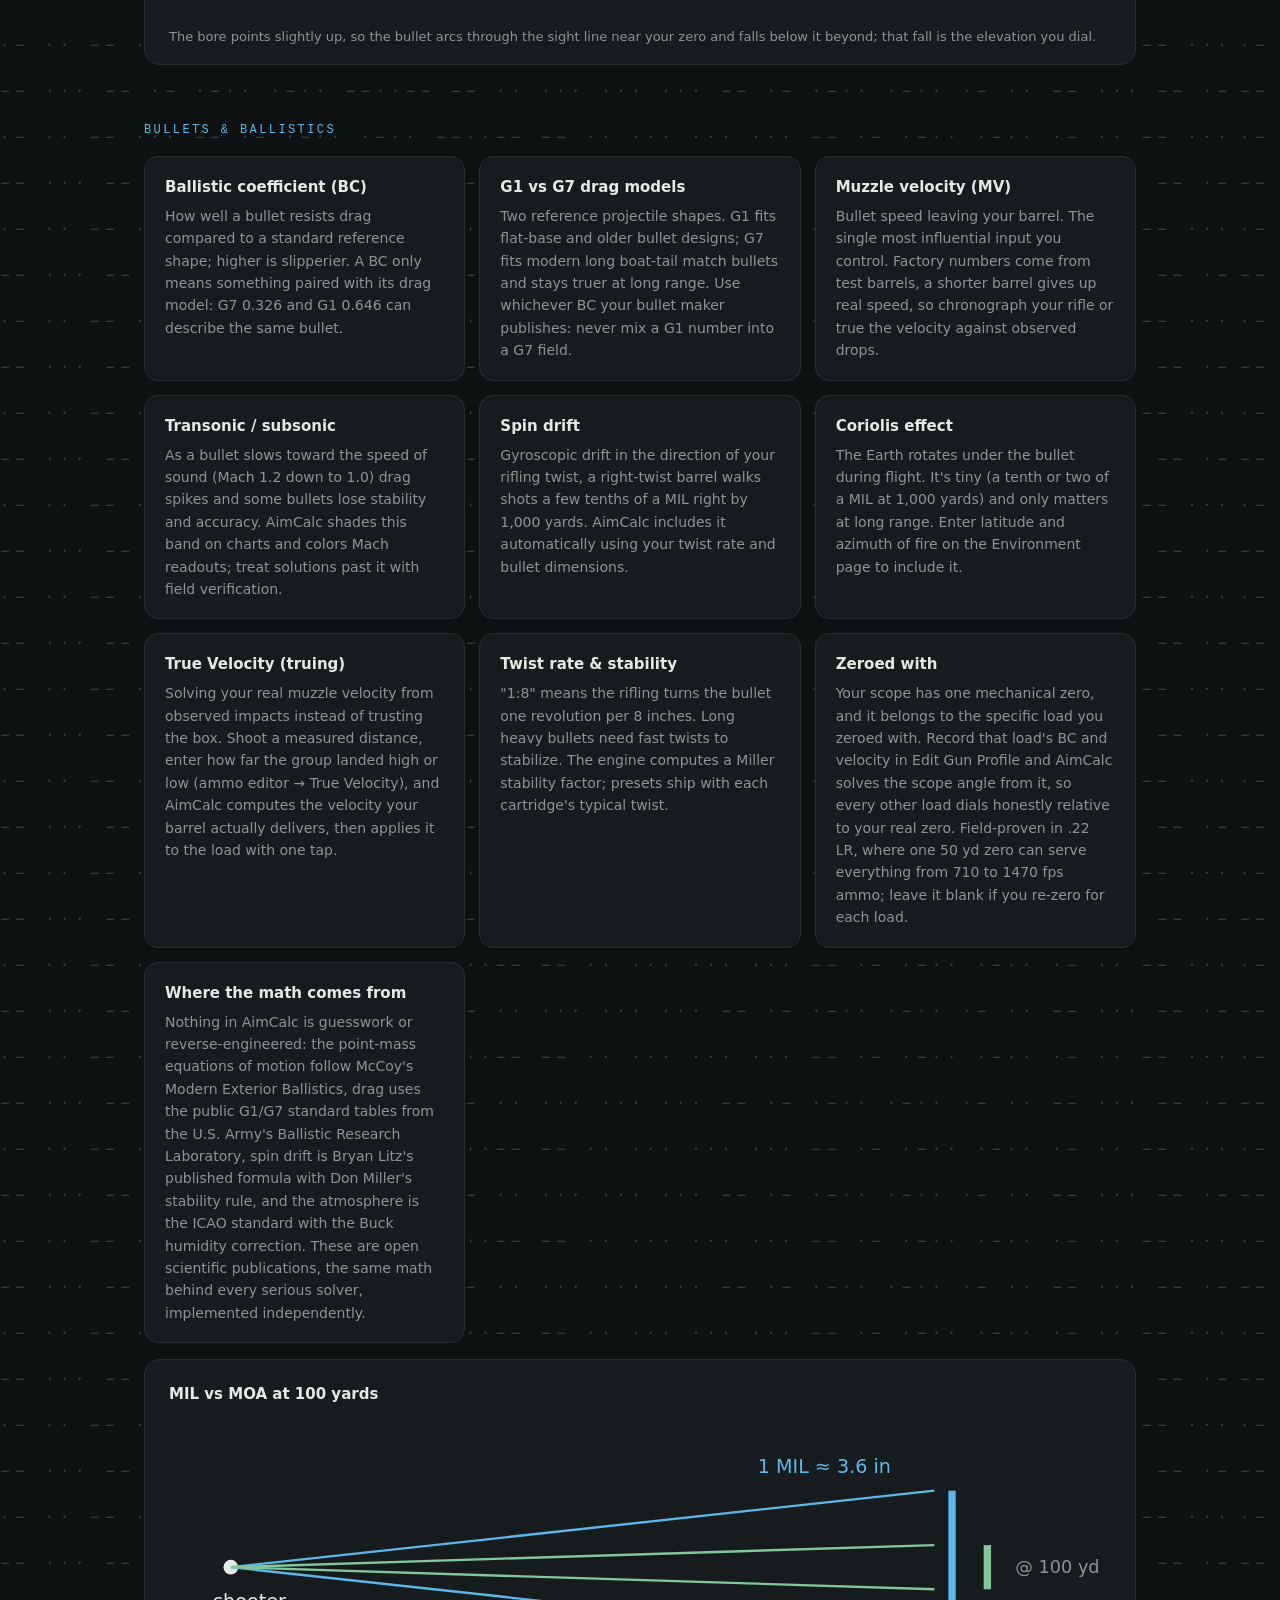
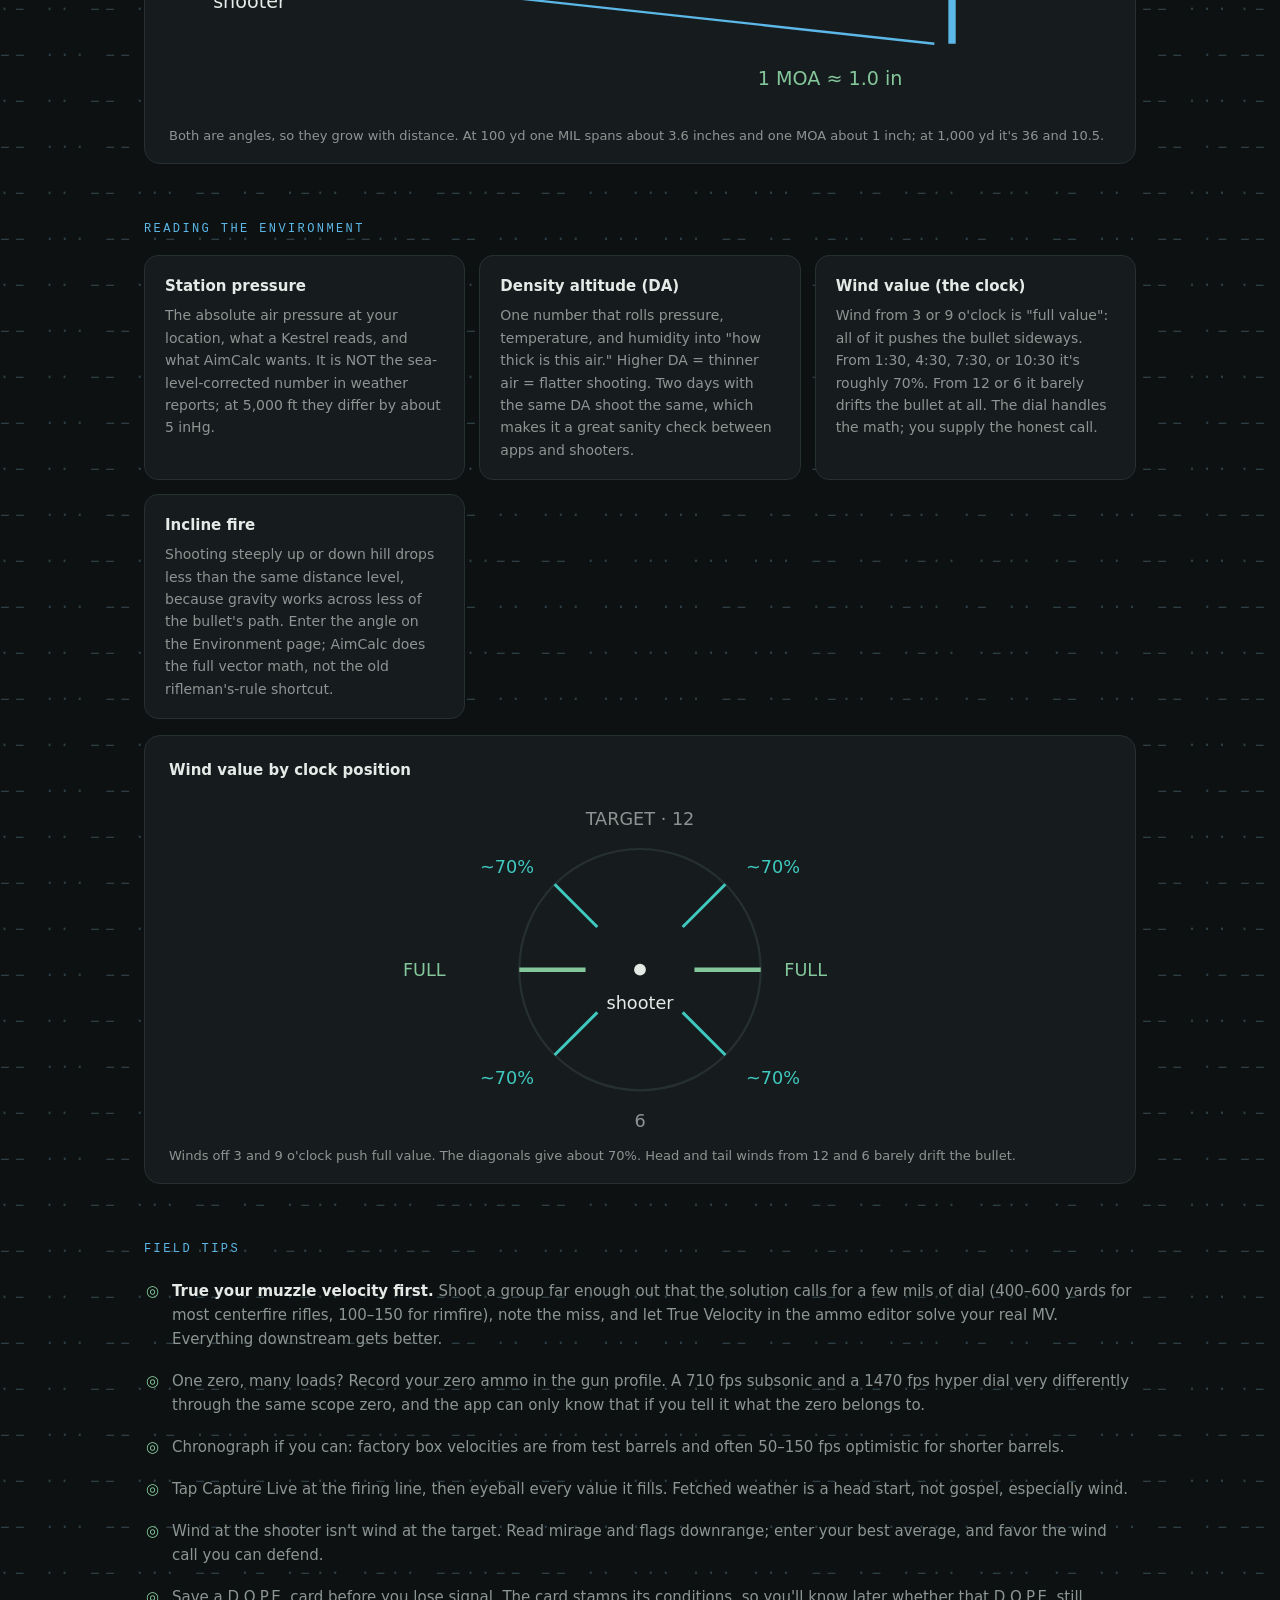
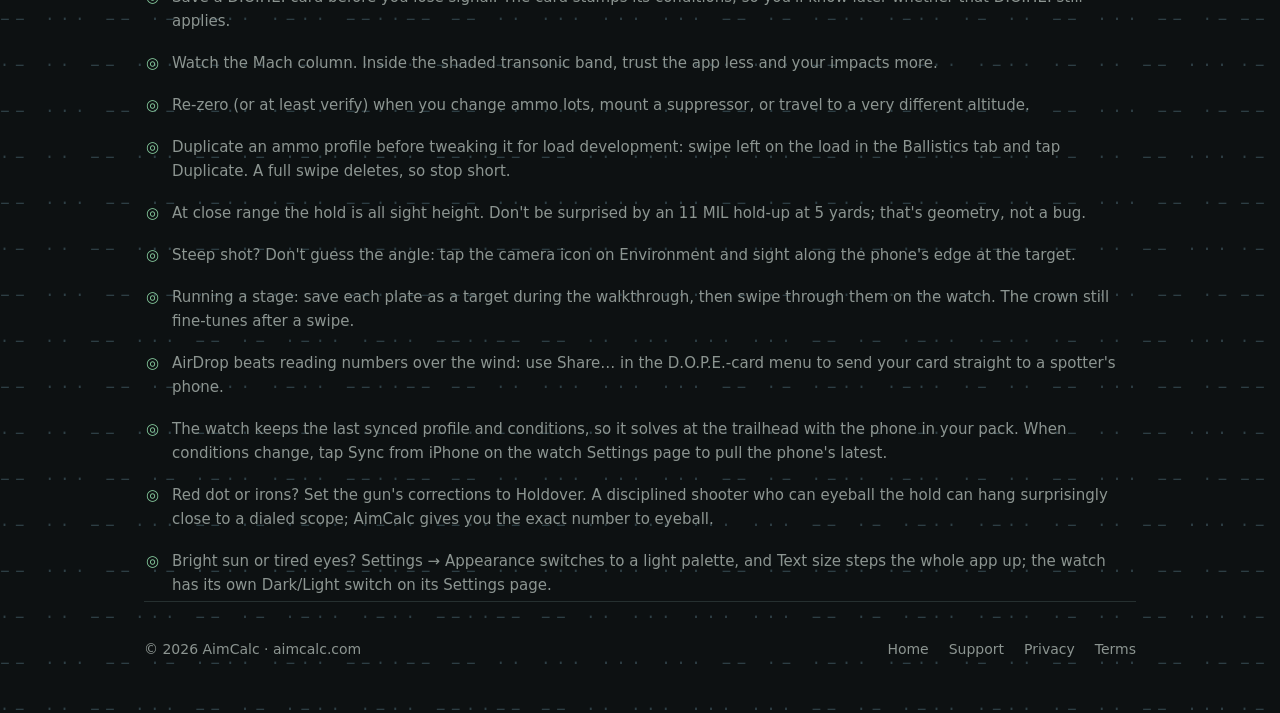
==== commit 8d63148a: "Glossary mirrors the in-app update Watch Settings page and Sync from iPhone, duplicate swipe warning" ====
--- a/glossary.html
+++ b/glossary.html
@@ -33,7 +33,7 @@
 
   <p class="eyebrow eyebrow-lg">HOW TO USE THE APP</p>
   <ol class="steps">
-    <li><span class="num">1</span><div><b>Add your gun</b><p>Ballistics tab → + → pick a cartridge from the library (it arrives with typical twist, zero, and factory loads) or start blank. Open Edit Gun Profile and set sight height, twist, barrel length, and zero range to match your rifle. For best accuracy, also record the ammo you zeroed with (name, drag model, BC, velocity) in the Zeroed with section: every other load's dial is then computed relative to your scope's actual zero.</p></div></li>
+    <li><span class="num">1</span><div><b>Add your gun</b><p>Ballistics tab → + → pick a cartridge from the library (83 factory loads with the maker's published BC and velocity, plus typical twist and zero) or start blank. Open Edit Gun Profile and set sight height, twist, barrel length, and zero range to match your rifle. For best accuracy, also record the ammo you zeroed with (name, drag model, BC, velocity) in the Zeroed with section: every other load's dial is then computed relative to your scope's actual zero.</p></div></li>
     <li><span class="num">2</span><div><b>Make the velocity yours</b><p>Library velocities come from factory test barrels. Chronograph your load if you can, or shoot a known distance and let True Velocity (in the ammo editor) solve it from your observed drop. Muzzle velocity is the single most influential input.</p></div></li>
     <li><span class="num">3</span><div><b>Set conditions</b><p>Environment tab → Capture Live fills pressure, temperature, humidity, and location; check every value it fetched. For a steep shot, tap the camera icon and sight along the phone to capture incline.</p></div></li>
     <li><span class="num">4</span><div><b>Dial the target</b><p>On Solution: drag the slider, tap ±10/±100, or tap the big number to type an exact range. Set the wind with the clock dial: drag the arrow to where the wind comes from.</p></div></li>
@@ -42,7 +42,7 @@
     <li><span class="num">7</span><div><b>Save your D.O.P.E.</b><p>Tap the share icon → Save to Photos for an offline D.O.P.E. card, or Share… to AirDrop it to a spotter. On the watch, long press the solution page to share a card straight from your wrist. Cards stamp their conditions and time, so you'll know when they're stale.</p></div></li>
     <li><span class="num">8</span><div><b>Log the session</b><p>Settings → Range Journal → +. AimCalc snapshots the moment: profile, range, solution, conditions, and location. You add a photo of the target and your notes. Entries read newest-first, like a shooter's diary that builds itself.</p></div></li>
     <li><span class="num">9</span><div><b>Work a stage with targets</b><p>Tap the target icon on Solution to save named targets (range + incline). Engage one with a tap, and on the Apple Watch, tap the chevrons or swipe the target bar to flip between them, crown to fine-tune.</p></div></li>
-    <li><span class="num">10</span><div><b>Shoot from the wrist</b><p>The watch companion syncs every profile and your conditions automatically, then solves on-device: tap the profile name to switch guns, crown changes range, the wind page sets speed and direction and shows the air the solution flies in. It keeps working with the phone in your pack.</p></div></li>
+    <li><span class="num">10</span><div><b>Shoot from the wrist</b><p>The watch companion syncs every profile and your conditions automatically, then solves on-device: crown changes range, the wind page sets speed and direction and shows the air the solution flies in. The third page is Settings: Dark or Light appearance, MIL or MOA, the profile and target pickers, and Sync from iPhone, which pulls the phone's current profile, range, wind, target, and units. It keeps working with the phone in your pack.</p></div></li>
   </ol>
 
   <p class="eyebrow">THE SOLUTION</p>
@@ -55,9 +55,9 @@
     <div class="term"><h3>D.O.P.E.</h3><p>"Data On Previous Engagements", your proven come-ups by range. The D.O.P.E. save button turns the current solution into a photo card you can reference with the phone in airplane mode or print for your stock.</p></div>
     <div class="term"><h3>Zero range</h3><p>The distance where your sight line and bullet path intersect and your turrets read zero. AimCalc stores the atmosphere from the day you zeroed, so solutions stay honest when you travel to different altitude or weather.</p></div>
     <div class="term"><h3>Sight height</h3><p>Vertical distance from bore centerline to the middle of your scope. It's why holds get huge up close: at 5 yards the bullet is still riding almost a full sight-height below where you're aiming.</p></div>
-    <div class="term"><h3>Targets</h3><p>Saved firing points: name, range, incline, and azimuth. Build the list at the stage walkthrough (target icon on Solution), then engage plates with a tap, or swipe between them on the watch. Manually changing range disengages the target, since your D.O.P.E. no longer matches it.</p></div>
+    <div class="term"><h3>Targets</h3><p>Saved firing points: name, range, incline, and azimuth. Build the list at the stage walkthrough (target icon on Solution), then engage plates with a tap, or swipe between them on the watch (or pick one from the watch Settings page). Manually changing range disengages the target, since your D.O.P.E. no longer matches it.</p></div>
     <div class="term"><h3>Range Journal</h3><p>A session log that captures the whole moment in one tap: the active profile, range, the solution in that gun's own correction style, full conditions, location, and the engaged target, plus your target photo and notes. Browse it newest-first in Settings → Range Journal. The photo of your group next to the solution you dialed is how D.O.P.E. becomes knowledge.</p></div>
-    <div class="term"><h3>Watch companion</h3><p>AimCalc on Apple Watch runs the same solver on-device. The phone syncs every profile, your environment, and the target list automatically; the watch owns range (Digital Crown), wind, and its own profile choice, and can share a D.O.P.E. card with a long press. Last sync persists, so it solves with the phone out of reach.</p></div>
+    <div class="term"><h3>Watch companion</h3><p>AimCalc on Apple Watch runs the same solver on-device. The phone syncs every profile, your environment, and the target list automatically; the watch owns range (Digital Crown), wind, and its own profile, units, and appearance, and can share a D.O.P.E. card with a long press. Sync from iPhone on the watch Settings page makes the wrist match the phone again, everything but appearance. Last sync persists, so it solves with the phone out of reach.</p></div>
   </div>
 
   <figure class="diagram">
@@ -83,7 +83,7 @@
     <div class="term"><h3>Ballistic coefficient (BC)</h3><p>How well a bullet resists drag compared to a standard reference shape; higher is slipperier. A BC only means something paired with its drag model: G7 0.326 and G1 0.646 can describe the same bullet.</p></div>
     <div class="term"><h3>G1 vs G7 drag models</h3><p>Two reference projectile shapes. G1 fits flat-base and older bullet designs; G7 fits modern long boat-tail match bullets and stays truer at long range. Use whichever BC your bullet maker publishes: never mix a G1 number into a G7 field.</p></div>
     <div class="term"><h3>Muzzle velocity (MV)</h3><p>Bullet speed leaving your barrel. The single most influential input you control. Factory numbers come from test barrels, a shorter barrel gives up real speed, so chronograph your rifle or true the velocity against observed drops.</p></div>
-    <div class="term"><h3>Transonic / subsonic</h3><p>As a bullet slows toward the speed of sound (Mach 1.2 down to 1.0) drag spikes and some bullets lose stability and accuracy. AimCalc shades this band teal on charts and colors Mach readouts; treat solutions past it with field verification.</p></div>
+    <div class="term"><h3>Transonic / subsonic</h3><p>As a bullet slows toward the speed of sound (Mach 1.2 down to 1.0) drag spikes and some bullets lose stability and accuracy. AimCalc shades this band on charts and colors Mach readouts; treat solutions past it with field verification.</p></div>
     <div class="term"><h3>Spin drift</h3><p>Gyroscopic drift in the direction of your rifling twist, a right-twist barrel walks shots a few tenths of a MIL right by 1,000 yards. AimCalc includes it automatically using your twist rate and bullet dimensions.</p></div>
     <div class="term"><h3>Coriolis effect</h3><p>The Earth rotates under the bullet during flight. It's tiny (a tenth or two of a MIL at 1,000 yards) and only matters at long range. Enter latitude and azimuth of fire on the Environment page to include it.</p></div>
     <div class="term"><h3>True Velocity (truing)</h3><p>Solving your real muzzle velocity from observed impacts instead of trusting the box. Shoot a measured distance, enter how far the group landed high or low (ammo editor → True Velocity), and AimCalc computes the velocity your barrel actually delivers, then applies it to the load with one tap.</p></div>
@@ -150,15 +150,16 @@
     <li>Tap Capture Live at the firing line, then eyeball every value it fills. Fetched weather is a head start, not gospel, especially wind.</li>
     <li>Wind at the shooter isn't wind at the target. Read mirage and flags downrange; enter your best average, and favor the wind call you can defend.</li>
     <li>Save a D.O.P.E. card before you lose signal. The card stamps its conditions, so you'll know later whether that D.O.P.E. still applies.</li>
-    <li>Watch the Mach column. Inside the teal transonic band, trust the app less and your impacts more.</li>
+    <li>Watch the Mach column. Inside the shaded transonic band, trust the app less and your impacts more.</li>
     <li>Re-zero (or at least verify) when you change ammo lots, mount a suppressor, or travel to a very different altitude.</li>
-    <li>Duplicate an ammo profile before tweaking it for load development: swipe left on the load in the Ballistics tab.</li>
+    <li>Duplicate an ammo profile before tweaking it for load development: swipe left on the load in the Ballistics tab and tap Duplicate. A full swipe deletes, so stop short.</li>
     <li>At close range the hold is all sight height. Don't be surprised by an 11 MIL hold-up at 5 yards; that's geometry, not a bug.</li>
     <li>Steep shot? Don't guess the angle: tap the camera icon on Environment and sight along the phone's edge at the target.</li>
     <li>Running a stage: save each plate as a target during the walkthrough, then swipe through them on the watch. The crown still fine-tunes after a swipe.</li>
     <li>AirDrop beats reading numbers over the wind: use Share… in the D.O.P.E.-card menu to send your card straight to a spotter's phone.</li>
-    <li>The watch keeps the last synced profile and conditions, so it solves at the trailhead with the phone in your pack, but re-sync when conditions change.</li>
+    <li>The watch keeps the last synced profile and conditions, so it solves at the trailhead with the phone in your pack. When conditions change, tap Sync from iPhone on the watch Settings page to pull the phone's latest.</li>
     <li>Red dot or irons? Set the gun's corrections to Holdover. A disciplined shooter who can eyeball the hold can hang surprisingly close to a dialed scope; AimCalc gives you the exact number to eyeball.</li>
+    <li>Bright sun or tired eyes? Settings → Appearance switches to a light palette, and Text size steps the whole app up; the watch has its own Dark/Light switch on its Settings page.</li>
   </ul>
 
   <footer>
--- a/styles.css
+++ b/styles.css
@@ -88,10 +88,13 @@
 }
 
 .hero .copy { grid-column: 1; grid-row: 1; }
-.hero .phone { grid-column: 2; grid-row: 1; }
+.hero .devices {
+  grid-column: 2; grid-row: 1;
+  display: flex; align-items: flex-start; gap: 22px;
+}
 @media (max-width: 860px) {
   .hero .copy { grid-column: 1; grid-row: 1; }
-  .hero .phone { grid-column: 1; grid-row: 2; }
+  .hero .devices { grid-column: 1; grid-row: 2; flex-wrap: wrap; justify-content: center; }
 }
 
 .hero > * { position: relative; z-index: 1; }
@@ -119,7 +122,7 @@
 .appstore-badge:hover { border-color: var(--blue); text-decoration: none; }
 .appstore-badge small { font-size: 10px; color: var(--dim); letter-spacing: 0.06em; }
 .appstore-badge span { font-size: 17px; font-weight: 600; }
-.cta-note { font-size: 13px; color: var(--dim); font-family: var(--mono); }
+.cta-note { font-size: 13px; color: var(--dim); font-family: var(--mono); line-height: 1.5; }
 .platform-pill {
   display: inline-flex; align-items: center; gap: 8px;
   margin-top: 14px; padding: 7px 14px;
@@ -139,12 +142,28 @@
   width: 300px; border-radius: 46px;
   background: #000;
   border: 1px solid var(--line);
-  box-shadow: 0 30px 70px rgba(0,0,0,.5), inset 0 0 0 7px #000;
+  box-shadow: inset 0 0 0 7px #000;
   padding: 12px;
   flex-shrink: 0;
   margin: 0;
 }
 .phone img { display: block; width: 100%; height: auto; border-radius: 34px; }
+
+/* Apple Watch beside the phone: black case around a real watch capture. */
+.hero-watch {
+  width: 164px; border-radius: 40px;
+  background: #000;
+  border: 1px solid var(--line);
+  box-shadow: inset 0 0 0 6px #000;
+  padding: 11px;
+  position: relative; flex-shrink: 0;
+  margin: 36px 0 0;
+}
+.hero-watch img { display: block; width: 100%; height: auto; border-radius: 30px; }
+.hero-watch::after {
+  content: ""; position: absolute; right: -7px; top: 52px;
+  width: 7px; height: 30px; background: #222; border-radius: 0 4px 4px 0;
+}
 .phone .status {
   display: flex; justify-content: space-between;
   font-family: var(--mono); font-size: 10px; color: var(--dim);
@@ -262,6 +281,7 @@
 .refs { margin-top: 14px; font-size: 12.5px; color: var(--dim); max-width: 80ch; line-height: 1.7; }
 
 /* ---------- privacy strip ---------- */
+.strips { display: grid; gap: 28px; }
 .privacy-strip {
   display: flex; gap: 18px; align-items: flex-start;
   background: var(--panel); border: 1px solid var(--line); border-radius: 16px;
@@ -412,6 +432,8 @@
   .topbar .links a { font-size: 15.5px; }
   .hero { padding: 40px 0 56px; gap: 36px; }
   .phone { width: min(290px, 88vw); }
+  .hero .devices { gap: 18px; }
+  .hero-watch { width: 140px; margin-top: 0; }
   .lede { font-size: 16px; }
   section { padding: 52px 0; }
   h2 { font-size: 25px; }
@@ -462,16 +484,19 @@
 [data-theme="light"] .theme-toggle .sun { display: none; }
 [data-theme="light"] .theme-toggle .moon { display: block; }
 /* Device frames stay dark; shadows soften on cream. */
-[data-theme="light"] .phone { box-shadow: 0 30px 70px rgba(21, 23, 58, .22), inset 0 0 0 7px #000; border-color: #2a2c44; }
+[data-theme="light"] .phone { border-color: #2a2c44; }
+[data-theme="light"] .hero-watch { border-color: #2a2c44; }
 [data-theme="light"] .shot img { box-shadow: 0 18px 44px rgba(21, 23, 58, .18); }
 [data-theme="light"] .pill-dot { box-shadow: 0 0 6px rgba(178, 34, 52, .45); }
 [data-theme="light"] .steps .num { background: rgba(60, 59, 110, .12); }
 [data-theme="light"] .range-track i { box-shadow: 0 1px 3px rgba(0, 0, 0, .25); }
 [data-theme="light"] .lightbox { background: rgba(250, 248, 243, .94); }
 [data-theme="light"] .lightbox img { box-shadow: 0 30px 80px rgba(21, 23, 58, .3); }
-/* The watch mockup keeps its dark screen either way. */
+/* The watch mockup follows the watch app's light mode: cream screen inside
+   the black bezel, flag blue and red readouts. */
 [data-theme="light"] .watch {
-  --ink: #e6eae7; --dim: #8c9591; --blue: #5cb8e8; --green: #84c79b; --line: #263030;
-  color: var(--ink);
+  background: var(--ground);
+  border-color: #2a2c44;
   box-shadow: 0 24px 60px rgba(21, 23, 58, .25), inset 0 0 0 6px #000;
 }
+[data-theme="light"] .w-dots i { background: #cfccc2; }
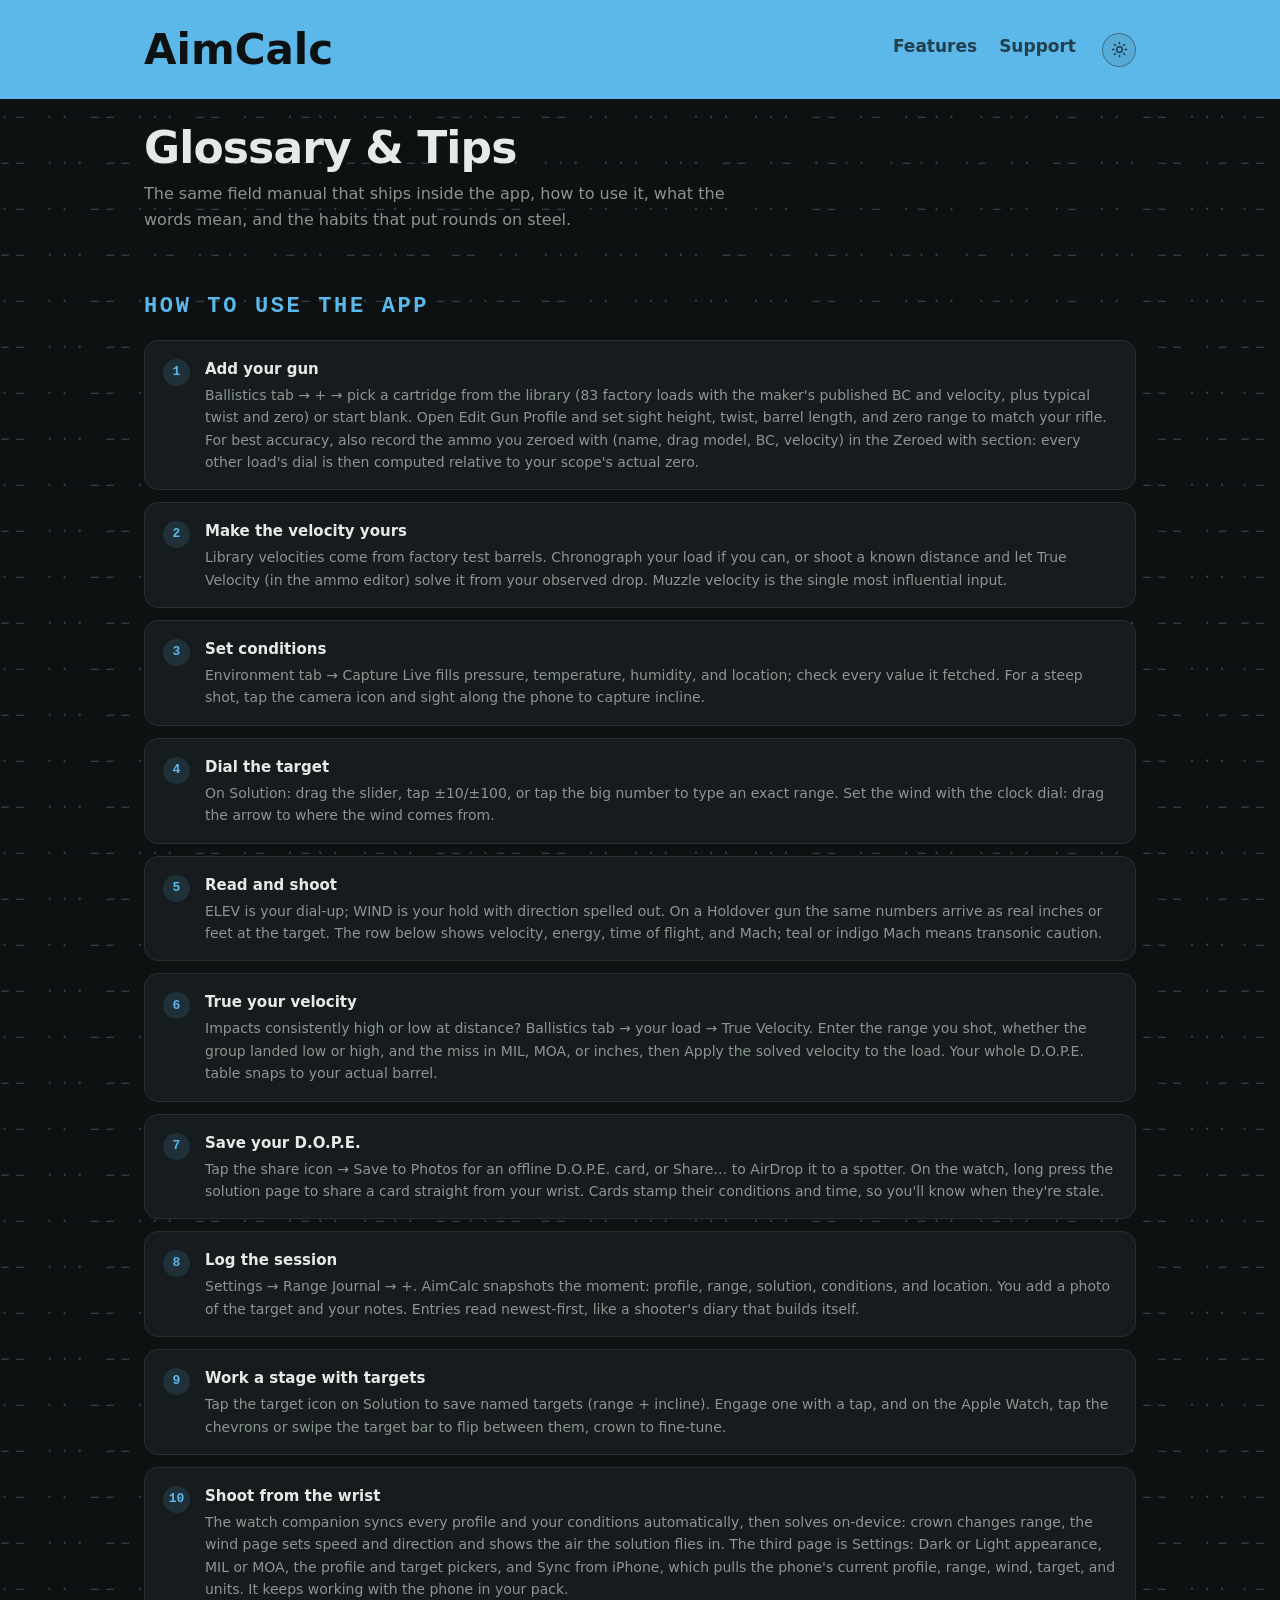
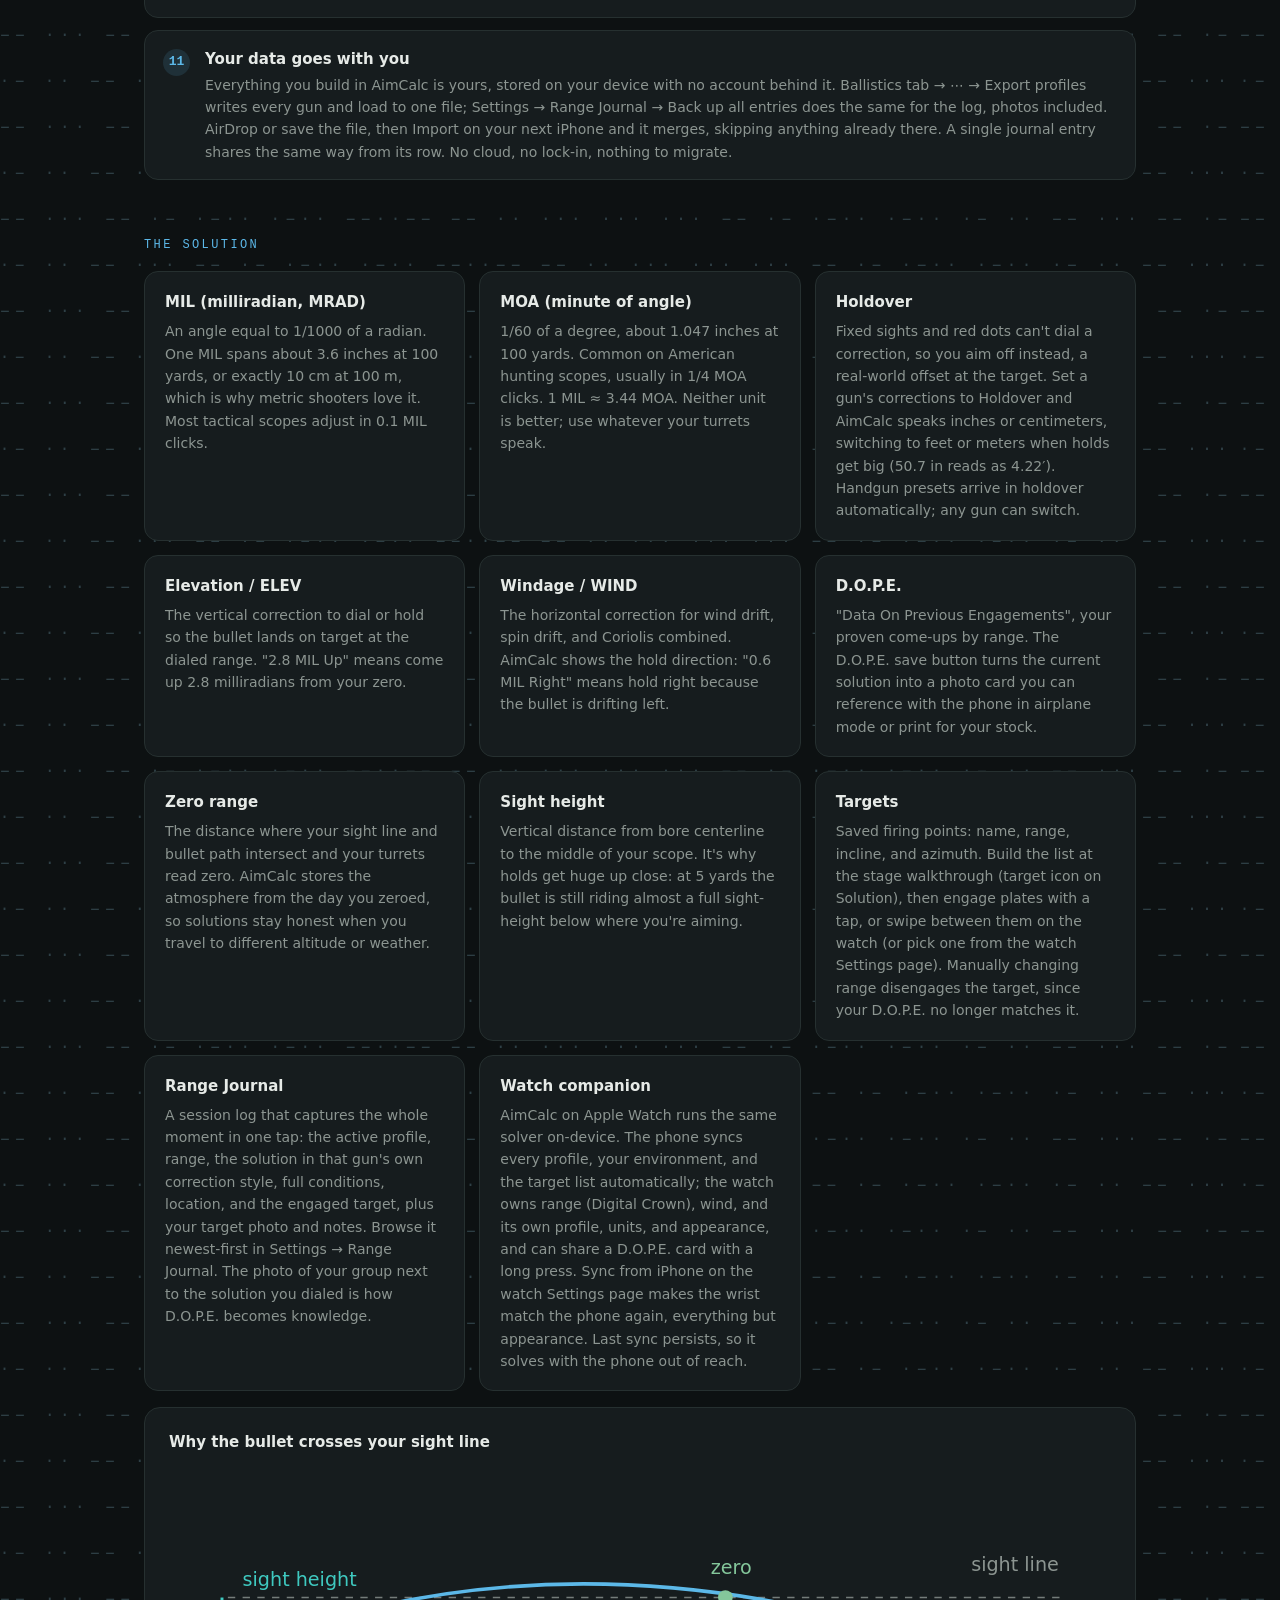
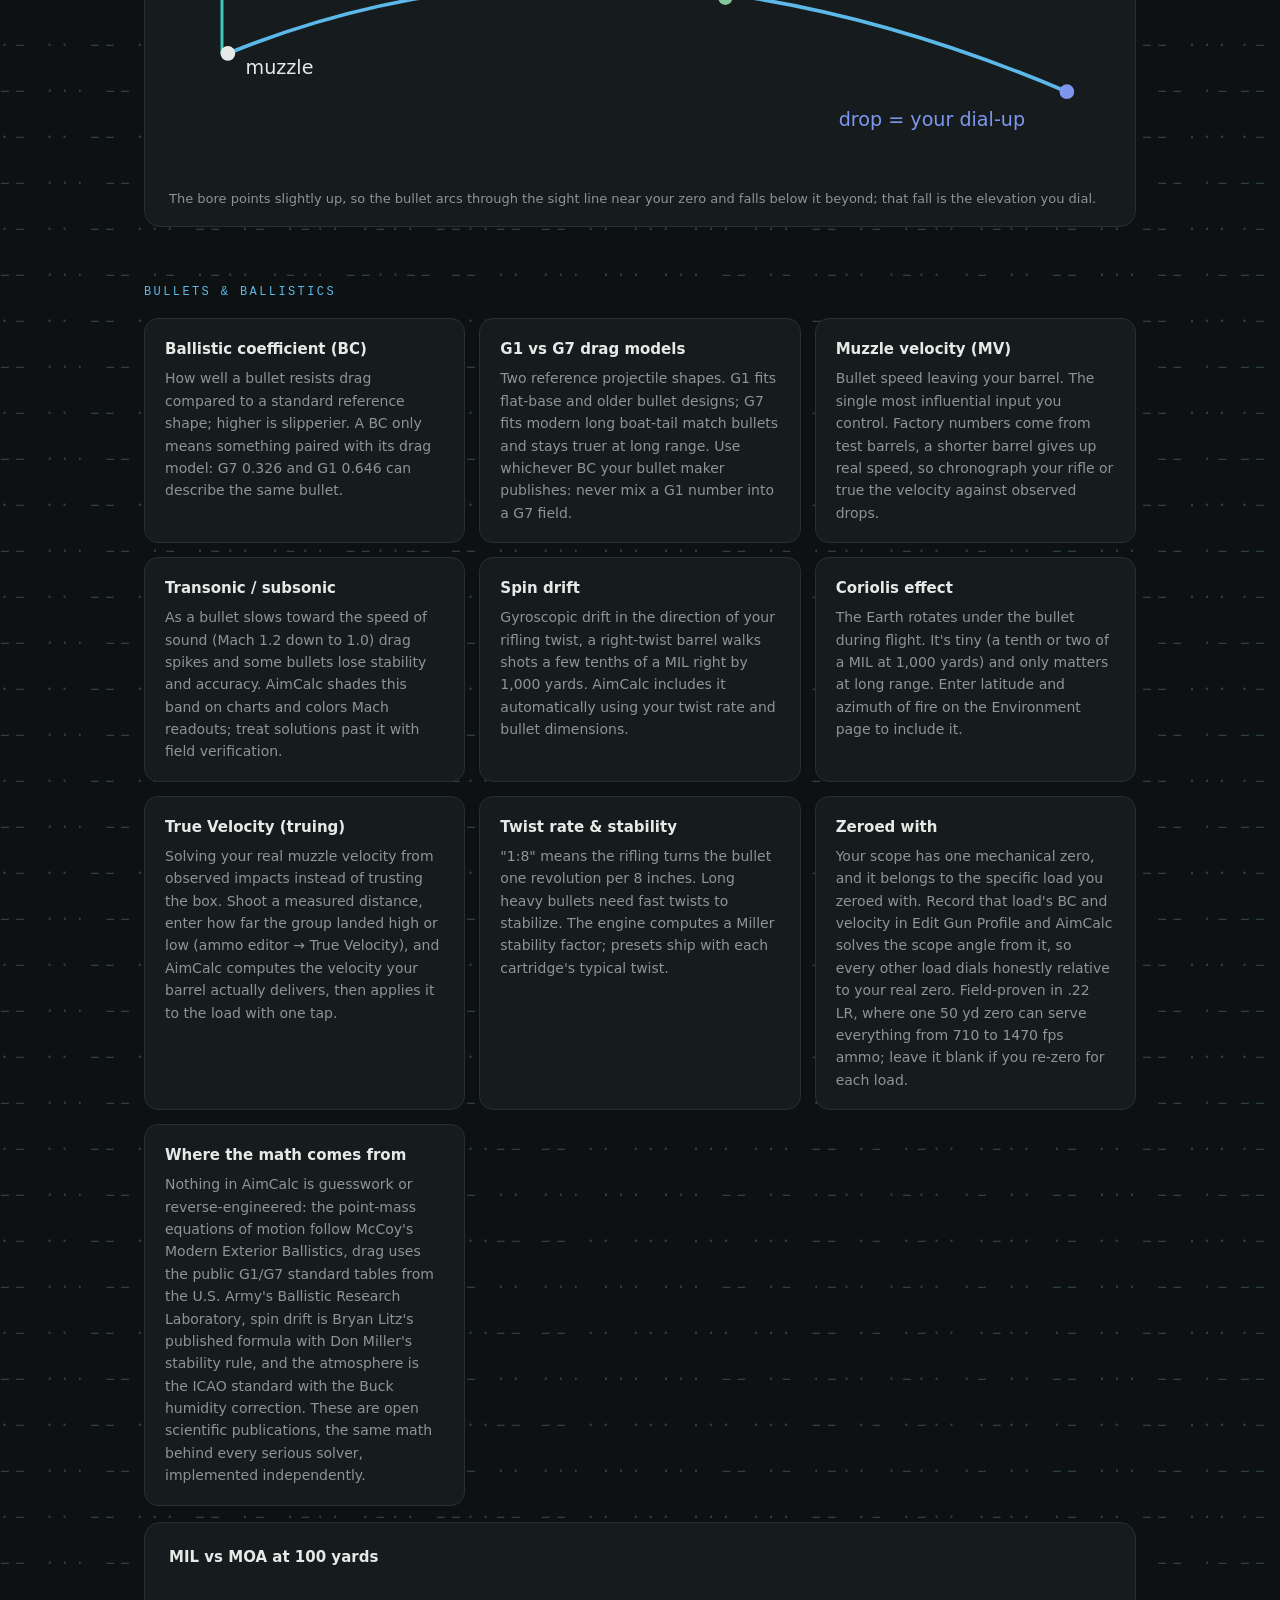
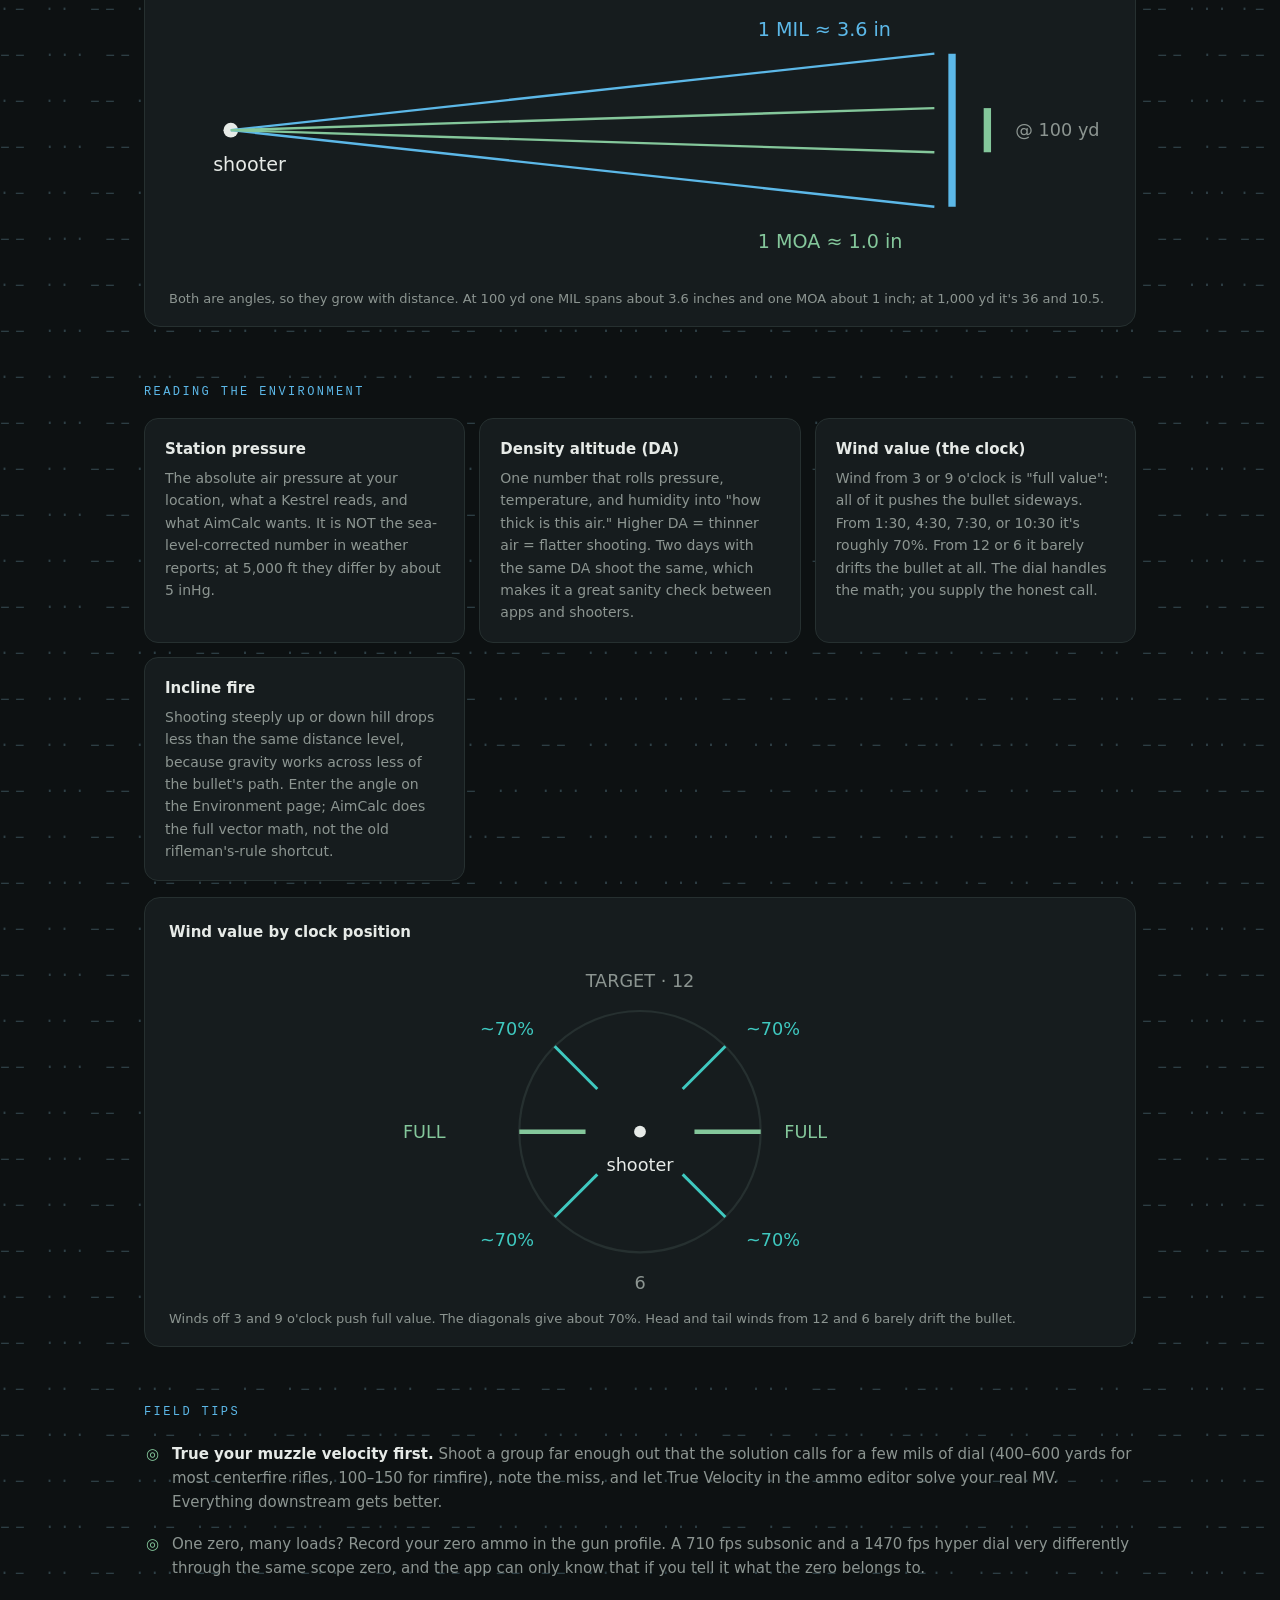
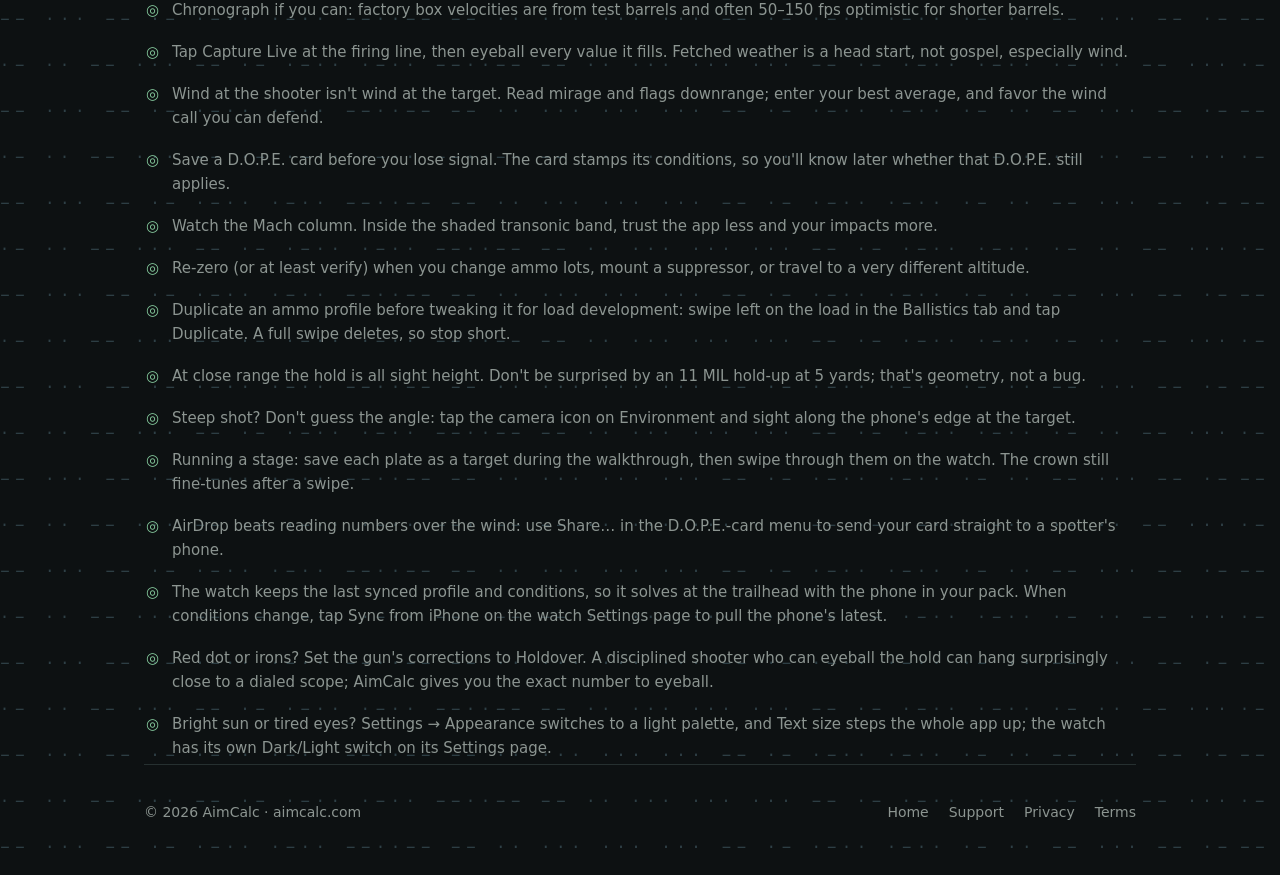
==== commit ad450d4e: "Glossary how-to: your data goes with you Co-Authored-By: Claude Fable 5.1 <noreply@anthropic.com>" ====
--- a/glossary.html
+++ b/glossary.html
@@ -43,6 +43,7 @@
     <li><span class="num">8</span><div><b>Log the session</b><p>Settings → Range Journal → +. AimCalc snapshots the moment: profile, range, solution, conditions, and location. You add a photo of the target and your notes. Entries read newest-first, like a shooter's diary that builds itself.</p></div></li>
     <li><span class="num">9</span><div><b>Work a stage with targets</b><p>Tap the target icon on Solution to save named targets (range + incline). Engage one with a tap, and on the Apple Watch, tap the chevrons or swipe the target bar to flip between them, crown to fine-tune.</p></div></li>
     <li><span class="num">10</span><div><b>Shoot from the wrist</b><p>The watch companion syncs every profile and your conditions automatically, then solves on-device: crown changes range, the wind page sets speed and direction and shows the air the solution flies in. The third page is Settings: Dark or Light appearance, MIL or MOA, the profile and target pickers, and Sync from iPhone, which pulls the phone's current profile, range, wind, target, and units. It keeps working with the phone in your pack.</p></div></li>
+    <li><span class="num">11</span><div><b>Your data goes with you</b><p>Everything you build in AimCalc is yours, stored on your device with no account behind it. Ballistics tab → ⋯ → Export profiles writes every gun and load to one file; Settings → Range Journal → Back up all entries does the same for the log, photos included. AirDrop or save the file, then Import on your next iPhone and it merges, skipping anything already there. A single journal entry shares the same way from its row. No cloud, no lock-in, nothing to migrate.</p></div></li>
   </ol>
 
   <p class="eyebrow">THE SOLUTION</p>
